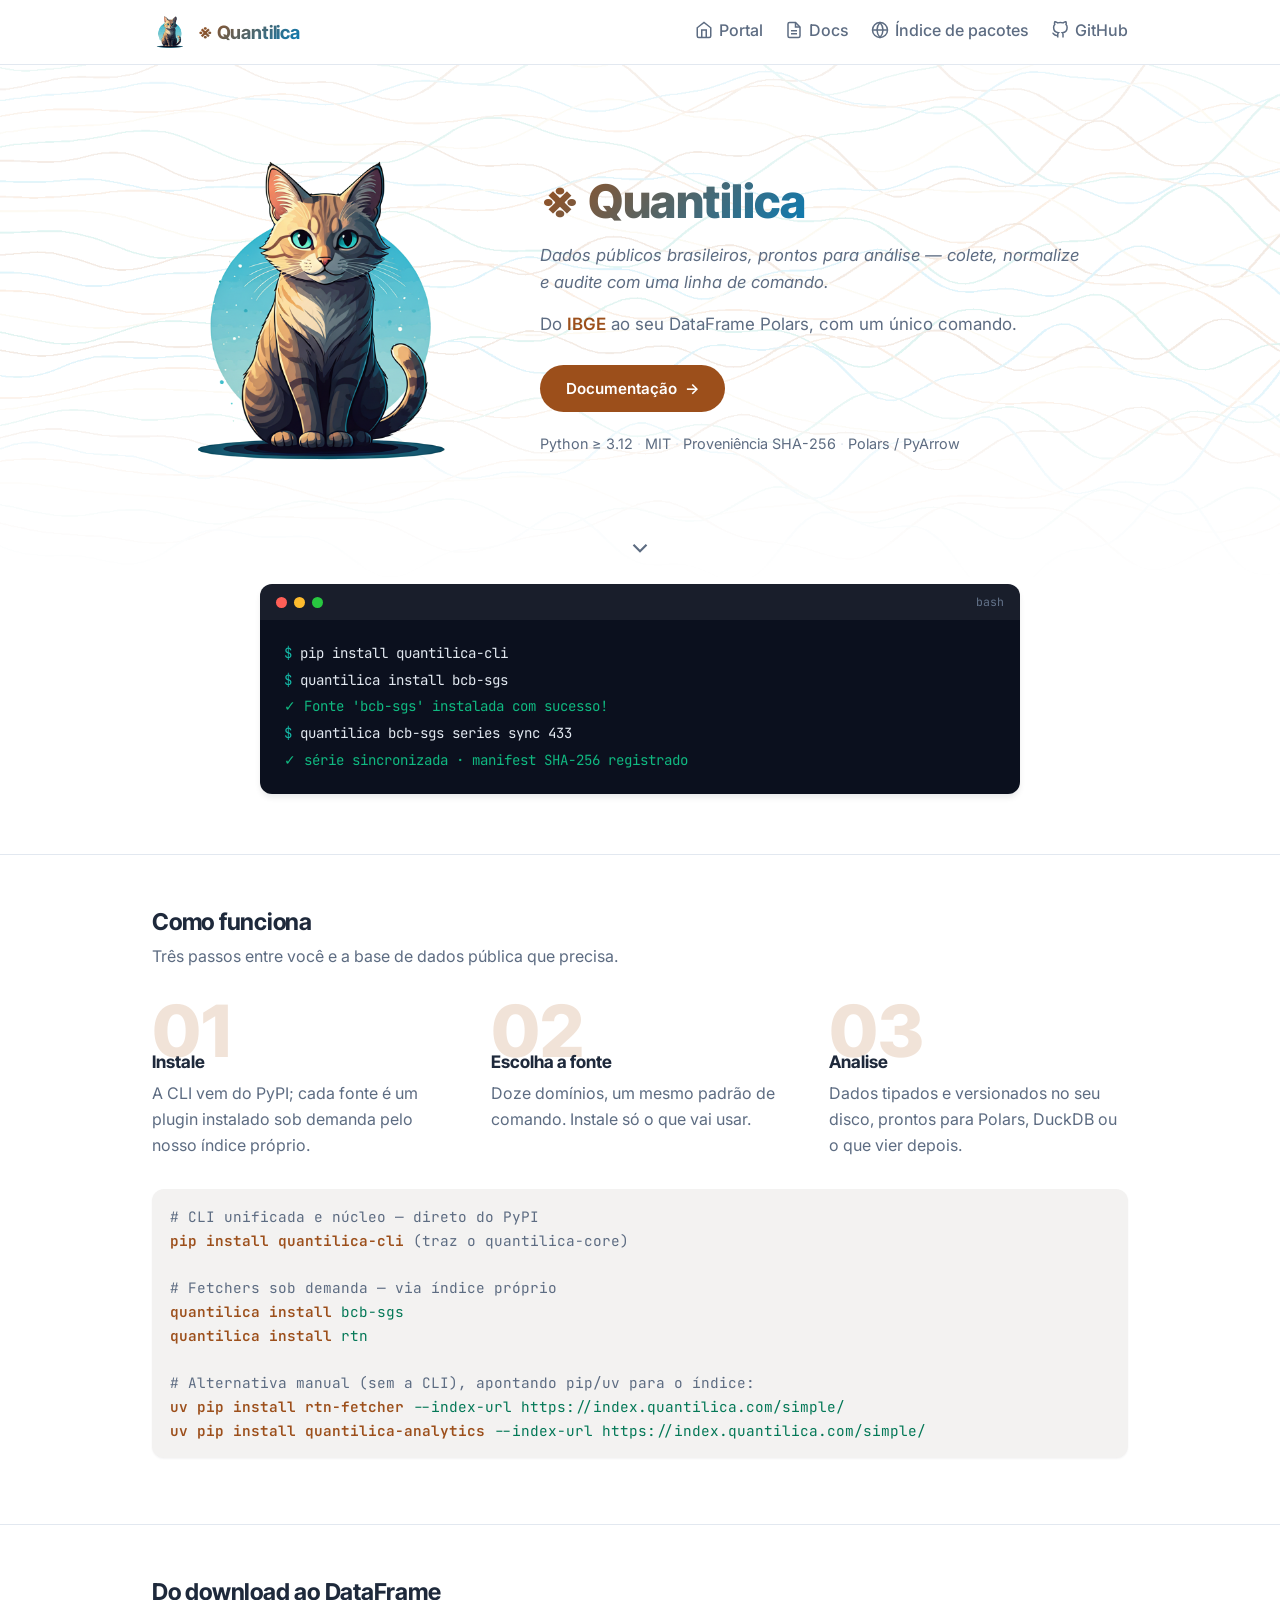
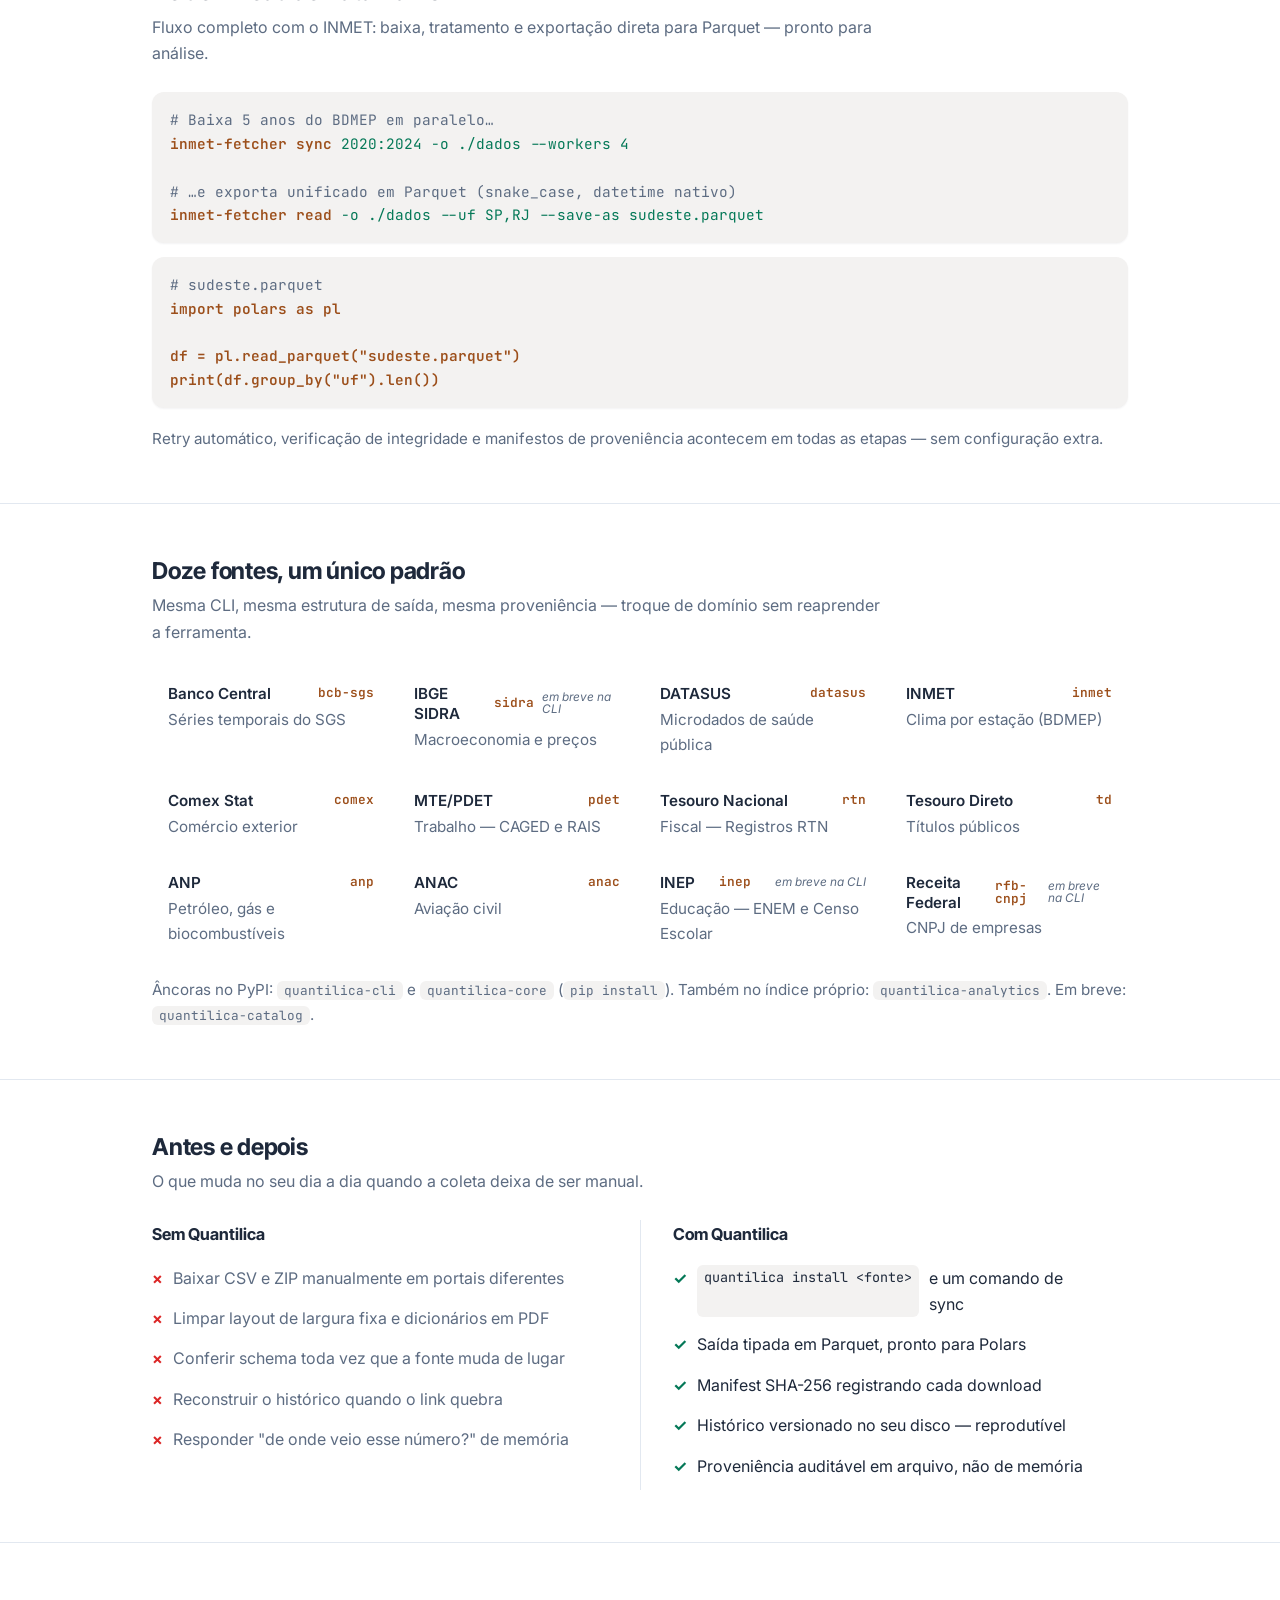
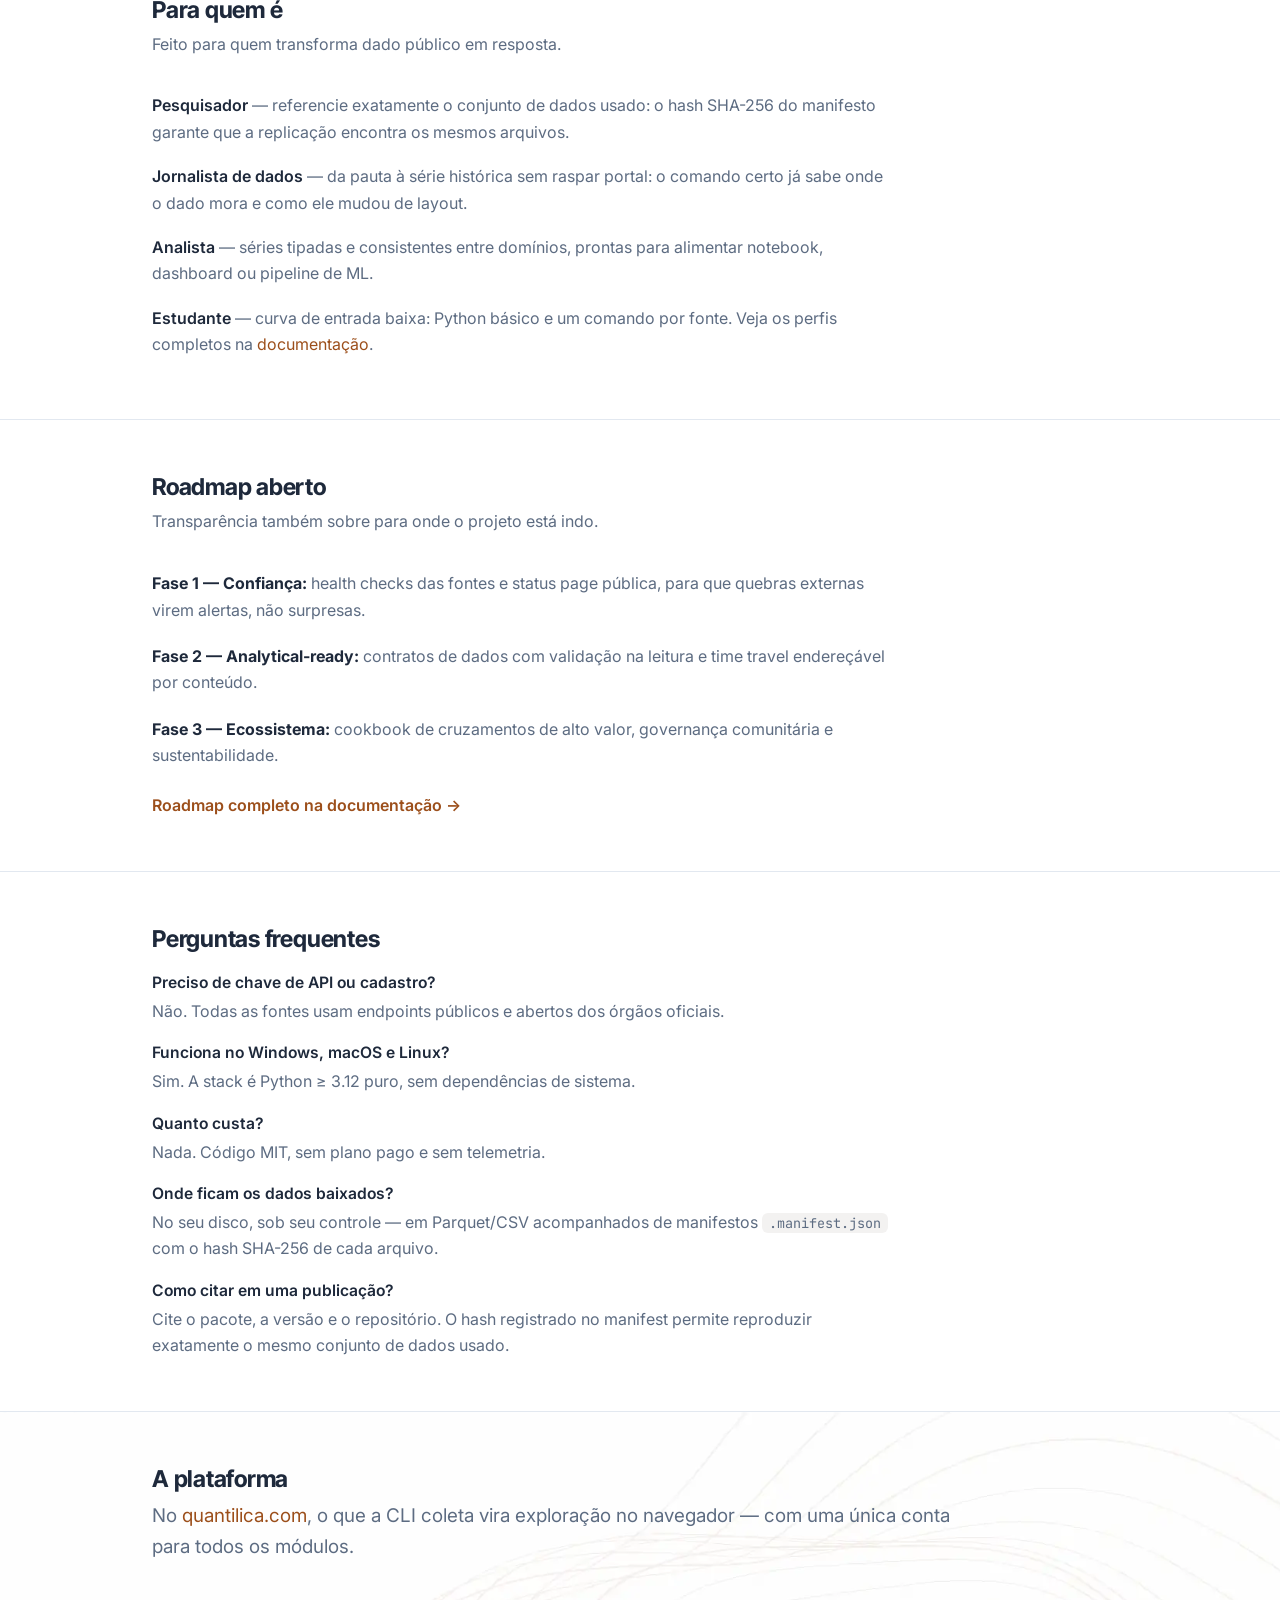
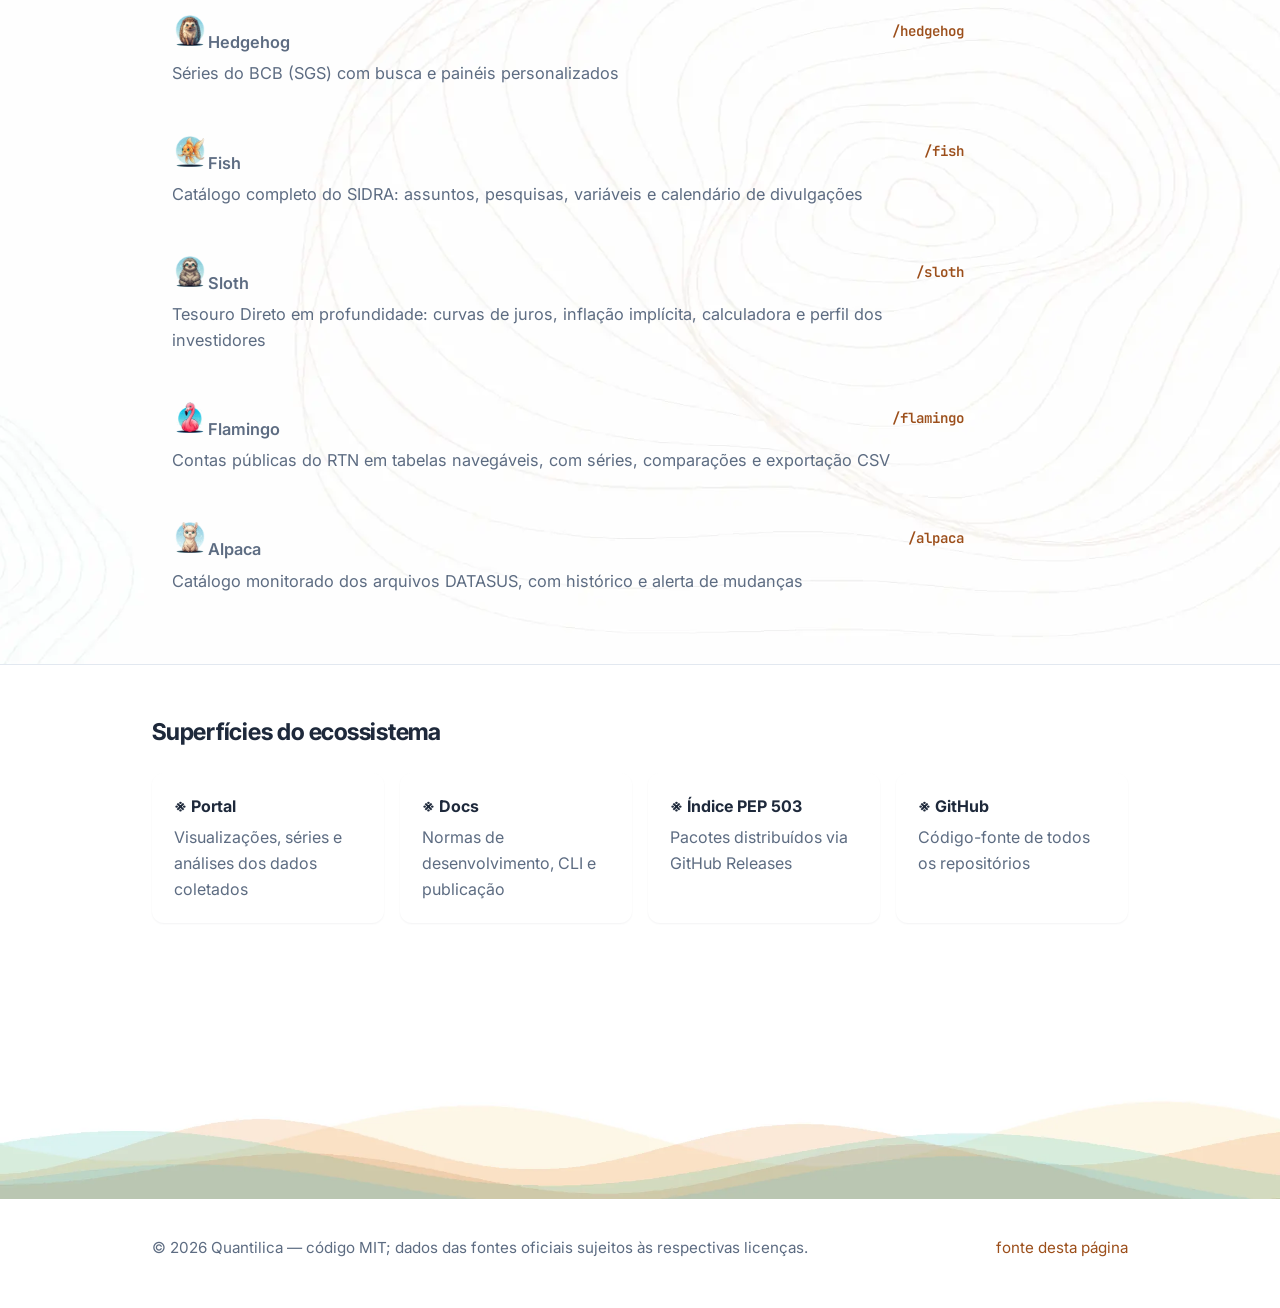
==== index.html @ 20b97925 "fix: acessibilidade AA de contraste e hierarquia tipográfica Contraste (verificado por cálculo WCAG)" ====
<!DOCTYPE html>
<html lang="pt-BR">
<head>
  <meta charset="utf-8">
  <meta name="viewport" content="width=device-width, initial-scale=1">
  <title>Quantilica — Infraestrutura open-source de dados públicos brasileiros</title>
  <meta name="description" content="Ecossistema Python open-source para coleta, normalização e análise de dados públicos brasileiros: fetchers com proveniência SHA-256, CLI unificada e portal analítico.">
  <link rel="canonical" href="https://quantilica.github.io/">
  <link rel="icon" href="/favicon.ico" sizes="any">
  <link rel="icon" type="image/png" sizes="32x32" href="/favicon-32x32.png">
  <link rel="apple-touch-icon" href="/apple-touch-icon.png">
  <meta name="theme-color" content="#ffffff">
  <link rel="preconnect" href="https://fonts.googleapis.com">
  <link rel="preconnect" href="https://fonts.gstatic.com" crossorigin>
  <link href="https://fonts.googleapis.com/css2?family=Inter:wght@400;500;700&family=Inter+Tight:wght@600;800&family=JetBrains+Mono:wght@400;700&display=swap" rel="stylesheet">
  <meta property="og:type" content="website">
  <meta property="og:title" content="Quantilica — Dados públicos brasileiros em Python">
  <meta property="og:description" content="Fetchers com proveniência SHA-256, CLI unificada, analytics em Polars e portal de dados. Open-source.">
  <meta property="og:url" content="https://quantilica.github.io/">
  <meta property="og:image" content="https://quantilica.github.io/assets/quantilica-logo-icon.png">
  <meta name="twitter:card" content="summary">
  <script type="application/ld+json">
  {
    "@context": "https://schema.org",
    "@type": "Organization",
    "name": "Quantilica",
    "url": "https://quantilica.github.io/",
    "description": "Infraestrutura open-source para coleta, normalização e análise de dados públicos brasileiros.",
    "logo": "https://quantilica.github.io/assets/quantilica-logo-icon.png",
    "sameAs": [
      "https://github.com/Quantilica",
      "https://quantilica.com/",
      "https://docs.quantilica.com/"
    ]
  }
  </script>
  <style>
    :root {
      /* Paleta oficial — branding/colors/palette.md */
      --primary: #ED8936;            /* Cobre mais brilhante */
      --primary-dark: #9C4F1B;       /* sombra do cobre p/ hover */
      --ocean: #10B3F2;              /* Cyan Iluminado mais vibrante */
      --cyan: #14B8A6;               /* Ciano vibrante */
      --sand: #F8DA98;               /* Bege Areia mais claro */
      --bg: #ffffff;
      --surface: #ffffff;
      --surface-alt: #F3F2F1;        /* tint de Bege Areia p/ cards/código em Light Mode */
      --text: #1e293b;
      --muted: #5D6C82;
      --border: #e2e8f0;
      --green: #10b981;
      --shadow-sm: 0 1px 2px 0 rgba(11, 16, 30, .05);
      --shadow-md: 0 4px 6px -1px rgba(11, 16, 30, .1);
      --radius: 12px;
      --font-ui: "Inter", Roboto, sans-serif;
      --font-display: "Inter Tight", Inter, sans-serif;
      --font-mono: "JetBrains Mono", "Fira Code", ui-monospace, Menlo, Consolas, monospace;
    }
    * { box-sizing: border-box; margin: 0; padding: 0; }
    html { scroll-behavior: smooth; }
    body {
      background: var(--bg);
      color: var(--text);
      font: 16px/1.65 var(--font-ui);
      -webkit-font-smoothing: antialiased;
    }

    a { color: var(--primary-dark); text-decoration: none; }
    a:hover { color: var(--primary); text-decoration: underline; }
    .wrap { max-width: 1024px; margin: 0 auto; padding: 0 24px; }

    .grad-text {
      background: linear-gradient(135deg, #9C4F1B 0%, #0C7BB3 100%);
      -webkit-background-clip: text; background-clip: text;
      -webkit-text-fill-color: transparent;
    }

    header {
      position: sticky; top: 0; z-index: 10;
      background: rgba(255, 255, 255, .9);
      backdrop-filter: blur(10px);
      border-bottom: 1px solid var(--border);
      animation: slideDown .5s ease-out;
    }
    nav { display: flex; align-items: center; justify-content: space-between; padding: 14px 0; flex-wrap: wrap; gap: 10px; }
    .brand { display: flex; align-items: center; gap: 10px; font: 800 1.15rem/1 var(--font-display); letter-spacing: -.01em; }
    .brand img { width: 36px; height: 36px; }
    nav ul { display: flex; gap: 22px; list-style: none; flex-wrap: wrap; align-items: center; }
    nav ul a { color: var(--muted); font-size: 1rem; font-weight: 500; display: inline-flex; align-items: center; gap: 6px; }
    nav ul a:hover { color: var(--primary-dark); text-decoration: none; }
    nav ul a svg { width: 18px; height: 18px; stroke: currentColor; fill: none; stroke-width: 2; }

    /* ---------- Hero ---------- */
    .hero {
      position: relative;
      padding: 76px 0 96px;
      overflow: hidden;
    }
    .hero::before {
      content: "";
      position: absolute; inset: 0;
      background-image: url('/assets/art/hero-fluxo.webp');
      background-size: cover;
      background-position: center bottom;
      pointer-events: none;
    }
    .hero > .wrap { position: relative; z-index: 1; }
    .hero-grid { display: flex; align-items: center; gap: 48px; flex-wrap: wrap; }
    .hero-img { flex: 0 1 340px; text-align: center; }
    .hero-img img {
      width: 100%; max-width: 340px; height: auto;
      animation: fadeIn .8s ease-out;
    }
    .hero-text { flex: 1 1 420px; max-width: 560px; }
    .hero-text h1 { font: 800 clamp(2rem, 5vw, 2.9rem)/1.2 var(--font-display); letter-spacing: -.01em; }
    .hero-sub {
      margin-top: 12px; max-width: 34rem;
      font-style: italic; color: var(--muted); font-size: 1.04rem;
    }
    .hero-text .tagline { margin-top: 14px; color: var(--muted); font-size: 1.06rem; }
    .rotate-word { color: var(--primary-dark); font-weight: 600; transition: opacity .28s ease; }
    .rotate-word.rot-out { opacity: 0; }
    .sr-only { position: absolute; width: 1px; height: 1px; overflow: hidden; clip: rect(0 0 0 0); white-space: nowrap; }
    .btn-primary {
      display: inline-flex; align-items: center; gap: 8px;
      margin-top: 26px; padding: 11px 26px;
      background: var(--primary-dark); color: #fff;
      font-weight: 600; font-size: .95rem;
      border-radius: 999px; text-decoration: none;
      transition: background .2s ease;
    }
    .btn-primary:hover { background: #7F3F14; color: #fff; text-decoration: none; }
    .hero-meta { margin-top: 20px; color: var(--muted); font-size: .90rem; }
    .hero-meta span { color: var(--border); }
    .scroll-cue {
      position: absolute; left: 50%; bottom: 16px; transform: translateX(-50%);
      color: var(--muted); animation: bob 2.2s ease-in-out infinite; z-index: 1;
    }
    .scroll-cue:hover { color: var(--primary-dark); }
    .scroll-cue svg { width: 26px; height: 26px; stroke: currentColor; fill: none; stroke-width: 2; }
    @keyframes bob {
      0%, 100% { transform: translate(-50%, 0); }
      50% { transform: translate(-50%, 6px); }
    }

    section { padding: 52px 0; border-bottom: 1px solid var(--border); animation: fadeIn .8s ease-out; }
    section:last-of-type { border-bottom: none; }
    h2 { font: 700 1.45rem/1.3 var(--font-display); margin-bottom: 6px; letter-spacing: -.01em; }
    p.lead { color: var(--muted); margin-bottom: 26px; max-width: 46rem; }

    pre.code {
      background: var(--surface-alt);
      border-radius: var(--radius);
      box-shadow: var(--shadow-sm);
      padding: 16px 18px;
      overflow-x: auto;
      font: .90rem/1.65 var(--font-mono);
      margin-bottom: 14px;
    }
    pre.code .cmt { color: var(--muted); }
    pre.code .cmd { color: var(--primary-dark); font-weight: 600; }
    pre.code .arg { color: #047857; }

    /* ---------- Terminal mockup ---------- */
    .term-strip { padding: 0 0 60px; border-bottom: 1px solid var(--border); }
    .term {
      max-width: 760px; margin: 0 auto;
      background: #0B101E; border-radius: var(--radius);
      box-shadow: var(--shadow-md); overflow: hidden;
    }
    .term-bar { display: flex; align-items: center; gap: 7px; padding: 12px 16px; background: rgba(255,255,255,.06); }
    .term-bar i { width: 11px; height: 11px; border-radius: 50%; }
    .term-bar i:nth-child(1) { background: #FF5F57; }
    .term-bar i:nth-child(2) { background: #FEBC2E; }
    .term-bar i:nth-child(3) { background: #28C840; }
    .term-bar span { margin-left: auto; font: .72rem/1 var(--font-mono); color: #64748b; }
    .term-body { padding: 20px 24px; font: .88rem/1.9 var(--font-mono); color: #E2E8F0; overflow-x: auto; }
    .term-body .pr { color: var(--cyan); user-select: none; }
    .term-body .ok { color: var(--green); }

    /* ---------- Como funciona ---------- */
    .steps { display: grid; grid-template-columns: repeat(auto-fit, minmax(230px, 1fr)); gap: 40px; }
    .step-num { font: 800 clamp(3rem, 6vw, 4.5rem)/1 var(--font-display); color: rgba(180, 98, 37, .18); }
    .step b { display: block; margin-top: -16px; font: 700 1.08rem/1.3 var(--font-display); color: var(--text); }
    .step p { margin-top: 6px; color: var(--muted); font-size: 1rem; }

    /* ---------- Fontes ---------- */
    .fontes { display: grid; grid-template-columns: repeat(auto-fill, minmax(228px, 1fr)); gap: 8px; }
    .fonte { display: block; padding: 13px 16px; border-radius: var(--radius); color: inherit; transition: background .2s ease; }
    .fonte:hover { background: var(--surface-alt); text-decoration: none; }
    .fonte b { display: flex; justify-content: space-between; align-items: center; gap: 8px; font: 600 .95rem/1.3 var(--font-ui); color: var(--text); }
    .fonte b code { font: 600 .80rem/1 var(--font-mono); color: var(--primary-dark); }
    .fonte b small { font: italic 400 .74rem/1 var(--font-ui); color: var(--muted); }
    .fonte span { display: block; margin-top: 3px; color: var(--muted); font-size: .95rem; }
    .app-id { display: inline-flex; align-items: center; gap: 9px; }
    .app-id img { width: 26px; height: 26px; border-radius: 7px; }
    #plataforma {
      background-image: url('/assets/art/contornos.webp');
      background-size: cover;
      background-position: center;
    }
    #plataforma p.lead { font-size: 1.18rem; max-width: 50rem; }
    #plataforma .fontes { grid-template-columns: 1fr; gap: 4px; max-width: 52rem; }
    #plataforma .fonte { padding: 18px 20px; }
    #plataforma .fonte b { font-size: 1.14rem; }
    #plataforma .app-id img { width: 36px; height: 36px; border-radius: 10px; }
    #plataforma .fonte b code { font-size: .88rem; }
    #plataforma .fonte span { margin-top: 6px; font-size: 1.02rem; line-height: 1.55; }
    .art-divider {
      display: block;
      width: 100%;
      aspect-ratio: 40 / 7;
      background-image: url('/assets/art/ondas.webp');
      background-size: cover;
      background-position: center bottom;
    }
    .fontes-nota { margin-top: 18px; color: var(--muted); font-size: .95rem; }

    /* ---------- Antes / Depois ---------- */
    .ad { display: grid; grid-template-columns: 1fr 1fr; }
    .ad > div { padding: 4px 32px; }
    .ad > div:first-child { padding-left: 0; }
    .ad > div:last-child { border-left: 1px solid var(--border); }
    .ad h3 { font: 700 1.02rem/1.3 var(--font-display); margin-bottom: 12px; }
    .ad ul { list-style: none; }
    .ad li { display: flex; gap: 10px; padding: 7px 0; font-size: 1rem; color: var(--muted); }
    .ad-sem li::before { content: "\00d7"; color: #dc2626; font-weight: 700; }
    .ad-com li::before { content: "\2713"; color: #047857; font-weight: 700; }
    .ad-com li { color: var(--text); }
    @media (max-width: 720px) {
      .ad { grid-template-columns: 1fr; }
      .ad > div:last-child { border-left: none; padding-left: 0; padding-top: 26px; }
    }

    /* ---------- Para quem é / Roadmap / FAQ ---------- */
    .personas, .faq p { max-width: 46rem; }
    .personas p { padding: 9px 0; color: var(--muted); font-size: 1rem; }
    .personas b { color: var(--text); font-weight: 600; }
    .rm-list { list-style: none; max-width: 46rem; }
    .rm-list li { padding: 10px 0; color: var(--muted); font-size: 1rem; }
    .rm-list b { color: var(--text); }
    .rm-link { display: inline-block; margin-top: 14px; font-weight: 600; }
    .faq h3 { margin-top: 18px; font: 600 .98rem/1.4 var(--font-ui); color: var(--text); }
    .faq p { margin-top: 4px; color: var(--muted); font-size: 1rem; }

    /* ---------- Atividade recente ---------- */
    .hidden-until-data { display: none; }
    #releases { display: grid; margin-top: 6px; }
    .rel-row {
      display: grid; grid-template-columns: minmax(150px, 210px) auto 1fr;
      gap: 16px; align-items: baseline; padding: 10px 14px;
      border-radius: 8px; color: inherit;
    }
    .rel-row:hover { background: var(--surface-alt); text-decoration: none; }
    .rel-row code { font: 500 .88rem/1.4 var(--font-mono); color: var(--primary-dark); }
    .rel-row b { font: 600 .88rem/1 var(--font-ui); color: var(--text); }
    .rel-row span { text-align: right; color: var(--muted); font-size: .87rem; }
    @media (max-width: 640px) {
      .rel-row { grid-template-columns: 1fr auto; }
      .rel-row span { grid-column: 1 / -1; text-align: left; }
    }

    .tbl-wrap {
      overflow-x: auto;
      border-radius: var(--radius); background: var(--surface); box-shadow: var(--shadow-sm);
    }
    table { width: 100%; border-collapse: collapse; font-size: 1rem; }
    th, td { text-align: left; padding: 11px 16px; border-bottom: 1px solid var(--border); vertical-align: top; }
    th { color: var(--muted); font-weight: 600; font-size: .85rem; text-transform: uppercase; letter-spacing: .06em; background: var(--surface-alt); }
    tr:last-child td { border-bottom: none; }
    td code, li code, p code {
      background: var(--surface-alt); border-radius: 6px;
      padding: 1px 7px; font-size: .84em;
      font-family: var(--font-mono);
      white-space: nowrap;
    }
    .tbl-wrap table, .tbl-wrap th, .tbl-wrap td {
      border: 1px solid var(--border);
      border-collapse: collapse;
    }

    .cards { display: grid; grid-template-columns: repeat(auto-fit, minmax(220px, 1fr)); gap: 16px; }
    .card {
      display: block; background: var(--surface);
      border-radius: var(--radius); padding: 20px 22px; box-shadow: var(--shadow-sm);
      transition: box-shadow .25s ease;
    }
    .card:hover { box-shadow: var(--shadow-md); text-decoration: none; }
    .card b { display: block; margin-bottom: 4px; color: var(--text); }
    .card span { font-size: 1rem; color: var(--muted); }

    footer { padding: 36px 0 48px; color: var(--muted); font-size: .95rem; }
    footer .wrap { display: flex; justify-content: space-between; gap: 16px; flex-wrap: wrap; }

    @keyframes slideDown { from { opacity: 0; transform: translateY(-16px); } to { opacity: 1; transform: translateY(0); } }
    @keyframes fadeIn { from { opacity: 0; transform: translateY(16px); } to { opacity: 1; transform: translateY(0); } }

    @media (prefers-reduced-motion: reduce) {
      * { animation: none !important; transition: none !important; }
    }
  </style>
</head>
<body>

<header>
  <div class="wrap">
    <nav>
      <a class="brand" href="/">
        <img src="/assets/quantilica-logo-icon.png" alt="Mascote da Quantilica">
        <b class="grad-text">&#8251; Quantilica</b>
      </a>
      <ul>
        <li><a href="https://quantilica.com/"><svg viewBox="0 0 24 24"><path d="M3 9l9-7 9 7v11a2 2 0 0 1-2 2H5a2 2 0 0 1-2-2z"/><polyline points="9 22 9 12 15 12 15 22"/></svg>Portal</a></li>
        <li><a href="https://docs.quantilica.com/"><svg viewBox="0 0 24 24"><path d="M14 2H6a2 2 0 0 0-2 2v16a2 2 0 0 0 2 2h12a2 2 0 0 0 2-2V8z"/><polyline points="14 2 14 8 20 8"/><line x1="16" y1="13" x2="8" y2="13"/><line x1="16" y1="17" x2="8" y2="17"/></svg>Docs</a></li>
        <li><a href="https://index.quantilica.com/simple/"><svg viewBox="0 0 24 24"><circle cx="12" cy="12" r="10"/><line x1="2" y1="12" x2="22" y2="12"/><path d="M12 2a15.3 15.3 0 0 1 4 10 15.3 15.3 0 0 1-4 10 15.3 15.3 0 0 1-4-10 15.3 15.3 0 0 1 4-10z"/></svg>&Iacute;ndice de pacotes</a></li>
        <li><a href="https://github.com/Quantilica"><svg viewBox="0 0 24 24"><path d="M9 19c-5 1.5-5-2.5-7-3m14 6v-3.87a3.37 3.37 0 0 0-.94-2.61c3.14-.35 6.44-1.54 6.44-7A5.44 5.44 0 0 0 20 4.77 5.07 5.07 0 0 0 19.91 1S18.73.65 16 2.48a13.38 13.38 0 0 0-7 0C6.27.65 5.09 1 5.09 1A5.07 5.07 0 0 0 5 4.77a5.44 5.44 0 0 0-1.5 3.78c0 5.42 3.3 6.61 6.44 7A3.37 3.37 0 0 0 9 18.13V22"/></svg>GitHub</a></li>
      </ul>
    </nav>
  </div>
</header>

<main>
  <div class="hero">
    <div class="wrap">
      <div class="hero-grid">
        <div class="hero-img">
          <img src="/assets/quantilica-logo-icon.png" alt="Mascote da Quantilica — a gata tabby diante da lua" style="max-width: 400px;">
        </div>
        <div class="hero-text">
          <h1><span class="grad-text">&#8251; Quantilica</span></h1>
          <p class="hero-sub">Dados públicos brasileiros, prontos para análise &mdash; colete, normalize e audite com uma linha de comando.</p>
          <p class="tagline">Do <span class="sr-only">IBGE, Banco Central, DATASUS, INMET e outras fontes públicas</span><span class="rotate-word" aria-hidden="true" data-words='["IBGE","Banco Central","DATASUS","INMET","Comex Stat","ANP","ANAC","Tesouro Nacional","Receita Federal"]'>IBGE</span> ao seu DataFrame Polars, com um único comando.</p>
          <a class="btn-primary" href="https://docs.quantilica.com/">Documenta&ccedil;&atilde;o <span aria-hidden="true">&rarr;</span></a>
          <p class="hero-meta">Python &ge; 3.12 <span>&middot;</span> MIT <span>&middot;</span> Proveni&ecirc;ncia SHA-256 <span>&middot;</span> Polars / PyArrow</p>
        </div>
      </div>
    </div>
    <a class="scroll-cue" href="#como-funciona" aria-label="Rolar para o conteúdo">
      <svg viewBox="0 0 24 24"><polyline points="6 9 12 15 18 9"/></svg>
    </a>
  </div>

  <div class="term-strip">
    <div class="wrap">
      <div class="term">
        <div class="term-bar"><i></i><i></i><i></i><span>bash</span></div>
        <div class="term-body">
<span class="pr">$</span> pip install quantilica-cli<br>
<span class="pr">$</span> quantilica install bcb-sgs<br>
<span class="ok">&#10003; Fonte 'bcb-sgs' instalada com sucesso!</span><br>
<span class="pr">$</span> quantilica bcb-sgs series sync 433<br>
<span class="ok">&#10003; s&eacute;rie sincronizada &middot; manifest SHA-256 registrado</span>
        </div>
      </div>
    </div>
  </div>

  <section id="como-funciona">
    <div class="wrap">
      <h2>Como funciona</h2>
      <p class="lead">Tr&ecirc;s passos entre voc&ecirc e a base de dados p&uacute;blica que precisa.</p>
      <div class="steps">
        <div class="step">
          <div class="step-num">01</div>
          <b>Instale</b>
          <p>A CLI vem do PyPI; cada fonte &eacute; um plugin instalado sob demanda pelo nosso &iacute;ndice pr&oacute;prio.</p>
        </div>
        <div class="step">
          <div class="step-num">02</div>
          <b>Escolha a fonte</b>
          <p>Doze dom&iacute;nios, um mesmo padr&atilde;o de comando. Instale s&oacute; o que vai usar.</p>
        </div>
        <div class="step">
          <div class="step-num">03</div>
          <b>Analise</b>
          <p>Dados tipados e versionados no seu disco, prontos para Polars, DuckDB ou o que vier depois.</p>
        </div>
      </div>
      <pre class="code" style="margin-top:30px;"><span class="cmt"># CLI unificada e núcleo — direto do PyPI</span>
<span class="cmd">pip install quantilica-cli</span> <span class="cmt">(traz o quantilica-core)</span>

<span class="cmt"># Fetchers sob demanda — via índice próprio</span>
<span class="cmd">quantilica install</span> <span class="arg">bcb-sgs</span>
<span class="cmd">quantilica install</span> <span class="arg">rtn</span>

<span class="cmt"># Alternativa manual (sem a CLI), apontando pip/uv para o índice:</span>
<span class="cmd">uv pip install rtn-fetcher</span> <span class="arg">--index-url https://index.quantilica.com/simple/</span>
<span class="cmd">uv pip install quantilica-analytics</span> <span class="arg">--index-url https://index.quantilica.com/simple/</span></pre>
    </div>
  </section>

  <section id="exemplo">
    <div class="wrap">
      <h2>Do download ao DataFrame</h2>
      <p class="lead">Fluxo completo com o INMET: baixa, tratamento e exporta&ccedil;&atilde;o direta para Parquet &mdash; pronto para an&aacute;lise.</p>
      <pre class="code"><span class="cmt"># Baixa 5 anos do BDMEP em paralelo…</span>
<span class="cmd">inmet-fetcher sync</span> <span class="arg">2020:2024 -o ./dados --workers 4</span>

<span class="cmt"># …e exporta unificado em Parquet (snake_case, datetime nativo)</span>
<span class="cmd">inmet-fetcher read</span> <span class="arg">-o ./dados --uf SP,RJ --save-as sudeste.parquet</span></pre>
      <pre class="code"><span class="cmt"># sudeste.parquet</span>
<span class="cmd">import polars as pl

df = pl.read_parquet("sudeste.parquet")
print(df.group_by("uf").len())</span></pre>
      <p class="fontes-nota">Retry autom&aacute;tico, verifica&ccedil;&atilde;o de integridade e manifestos de proveni&ecirc;ncia acontecem em todas as etapas &mdash; sem configura&ccedil;&atilde;o extra.</p>
    </div>
  </section>

  <section id="fontes">
    <div class="wrap">
      <h2>Doze fontes, um único padr&atilde;o</h2>
      <p class="lead">Mesma CLI, mesma estrutura de sa&iacute;da, mesma proveni&ecirc;ncia &mdash; troque de dom&iacute;nio sem reaprender a ferramenta.</p>
      <div class="fontes">
        <a class="fonte" href="https://docs.quantilica.com/bcb/bcb-sgs-fetcher/"><b>Banco Central <code>bcb-sgs</code></b><span>Séries temporais do SGS</span></a>
        <a class="fonte" href="https://docs.quantilica.com/ibge/sidra-fetcher/"><b>IBGE SIDRA <code>sidra</code> <small>em breve na CLI</small></b><span>Macroeconomia e preços</span></a>
        <a class="fonte" href="https://docs.quantilica.com/saude/datasus-fetcher/"><b>DATASUS <code>datasus</code></b><span>Microdados de saúde pública</span></a>
        <a class="fonte" href="https://docs.quantilica.com/clima/inmet-fetcher/"><b>INMET <code>inmet</code></b><span>Clima por estação (BDMEP)</span></a>
        <a class="fonte" href="https://docs.quantilica.com/comex/comex-fetcher/"><b>Comex Stat <code>comex</code></b><span>Comércio exterior</span></a>
        <a class="fonte" href="https://docs.quantilica.com/trabalho/pdet-fetcher/"><b>MTE/PDET <code>pdet</code></b><span>Trabalho — CAGED e RAIS</span></a>
        <a class="fonte" href="https://docs.quantilica.com/tesouro/rtn-fetcher/"><b>Tesouro Nacional <code>rtn</code></b><span>Fiscal — Registros RTN</span></a>
        <a class="fonte" href="https://docs.quantilica.com/tesouro/tesouro-direto-fetcher/"><b>Tesouro Direto <code>td</code></b><span>Títulos públicos</span></a>
        <a class="fonte" href="https://docs.quantilica.com/petroleo/anp-fetcher/"><b>ANP <code>anp</code></b><span>Petróleo, gás e biocombustíveis</span></a>
        <a class="fonte" href="https://docs.quantilica.com/aviacao/anac-fetcher/"><b>ANAC <code>anac</code></b><span>Aviação civil</span></a>
        <a class="fonte" href="https://docs.quantilica.com/educacao/inep-fetcher/"><b>INEP <code>inep</code> <small>em breve na CLI</small></b><span>Educação — ENEM e Censo Escolar</span></a>
        <a class="fonte" href="https://docs.quantilica.com/empresas/rfb-cnpj-fetcher/"><b>Receita Federal <code>rfb-cnpj</code> <small>em breve na CLI</small></b><span>CNPJ de empresas</span></a>
      </div>
      <p class="fontes-nota">&Acirc;ncoras no PyPI: <code>quantilica-cli</code> e <code>quantilica-core</code> (<code>pip install</code>). Tamb&eacute;m no &iacute;ndice pr&oacute;prio: <code>quantilica-analytics</code>. Em breve: <code>quantilica-catalog</code>.</p>
    </div>
  </section>

  <section id="antes-depois">
    <div class="wrap">
      <h2>Antes e depois</h2>
      <p class="lead">O que muda no seu dia a dia quando a coleta deixa de ser manual.</p>
      <div class="ad">
        <div class="ad-sem">
          <h3>Sem Quantilica</h3>
          <ul>
            <li>Baixar CSV e ZIP manualmente em portais diferentes</li>
            <li>Limpar layout de largura fixa e dicionários em PDF</li>
            <li>Conferir schema toda vez que a fonte muda de lugar</li>
            <li>Reconstruir o histórico quando o link quebra</li>
            <li>Responder "de onde veio esse número?" de memória</li>
          </ul>
        </div>
        <div class="ad-com">
          <h3>Com Quantilica</h3>
          <ul>
            <li><code>quantilica install &lt;fonte&gt;</code> e um comando de sync</li>
            <li>Saída tipada em Parquet, pronto para Polars</li>
            <li>Manifest SHA-256 registrando cada download</li>
            <li>Hist&oacute;rico versionado no seu disco &mdash; reprodut&iacute;vel</li>
            <li>Proveni&ecirc;ncia audit&aacute;vel em arquivo, n&atilde;o de mem&oacute;ria</li>
          </ul>
        </div>
      </div>
    </div>
  </section>

  <section id="para-quem">
    <div class="wrap">
      <h2>Para quem &eacute;</h2>
      <p class="lead">Feito para quem transforma dado p&uacute;blico em resposta.</p>
      <div class="personas">
        <p><b>Pesquisador</b> &mdash; referencie exatamente o conjunto de dados usado: o hash SHA-256 do manifesto garante que a replica&ccedil;&atilde;o encontra os mesmos arquivos.</p>
        <p><b>Jornalista de dados</b> &mdash; da pauta &agrave; s&eacute;rie hist&oacute;rica sem raspar portal: o comando certo j&aacute; sabe onde o dado mora e como ele mudou de layout.</p>
        <p><b>Analista</b> &mdash; s&eacute;ries tipadas e consistentes entre dom&iacute;nios, prontas para alimentar notebook, dashboard ou pipeline de ML.</p>
        <p><b>Estudante</b> &mdash; curva de entrada baixa: Python b&aacute;sico e um comando por fonte. Veja os perfis completos na <a href="https://docs.quantilica.com/personas/">documenta&ccedil;&atilde;o</a>.</p>
      </div>
    </div>
  </section>

  <section id="roadmap">
    <div class="wrap">
      <h2>Roadmap aberto</h2>
      <p class="lead">Transpar&ecirc;ncia tamb&eacute;m sobre para onde o projeto est&aacute; indo.</p>
      <ul class="rm-list">
        <li><b>Fase 1 &mdash; Confian&ccedil;a:</b> health checks das fontes e status page p&uacute;blica, para que quebras externas virem alertas, n&atilde;o surpresas.</li>
        <li><b>Fase 2 &mdash; Analytical-ready:</b> contratos de dados com valida&ccedil;&atilde;o na leitura e time travel endereç&aacute;vel por conte&uacute;do.</li>
        <li><b>Fase 3 &mdash; Ecossistema:</b> cookbook de cruzamentos de alto valor, governança comunitária e sustentabilidade.</li>
      </ul>
      <a class="rm-link" href="https://docs.quantilica.com/roadmap/">Roadmap completo na documenta&ccedil;&atilde;o &rarr;</a>
    </div>
  </section>

  <section id="faq">
    <div class="wrap">
      <h2>Perguntas frequentes</h2>
      <div class="faq">
        <h3>Preciso de chave de API ou cadastro?</h3>
        <p>N&atilde;o. Todas as fontes usam endpoints p&uacute;blicos e abertos dos &oacute;rg&atilde;os oficiais.</p>
        <h3>Funciona no Windows, macOS e Linux?</h3>
        <p>Sim. A stack &eacute; Python &ge; 3.12 puro, sem depend&ecirc;ncias de sistema.</p>
        <h3>Quanto custa?</h3>
        <p>Nada. C&oacute;digo MIT, sem plano pago e sem telemetria.</p>
        <h3>Onde ficam os dados baixados?</h3>
        <p>No seu disco, sob seu controle &mdash; em Parquet/CSV acompanhados de manifestos <code>.manifest.json</code> com o hash SHA-256 de cada arquivo.</p>
        <h3>Como citar em uma publica&ccedil;&atilde;o?</h3>
        <p>Cite o pacote, a vers&atilde;o e o reposit&oacute;rio. O hash registrado no manifest permite reproduzir exatamente o mesmo conjunto de dados usado.</p>
      </div>
    </div>
  </section>

  <section id="atividade" class="hidden-until-data">
    <div class="wrap">
      <h2>Atividade recente</h2>
      <p class="lead">&Uacute;ltimos releases publicados nos reposit&oacute;rios do ecossistema.</p>
      <div id="releases"></div>
    </div>
  </section>

  <section id="plataforma">
    <div class="wrap">
      <h2>A plataforma</h2>
      <p class="lead">No <a href="https://quantilica.com/">quantilica.com</a>, o que a CLI coleta vira explora&ccedil;&atilde;o no navegador &mdash; com uma &uacute;nica conta para todos os m&oacute;dulos.</p>
      <div class="fontes">
        <a class="fonte" href="https://quantilica.com/hedgehog/"><b><span class="app-id"><img src="/assets/apps/hedgehog.webp" alt="" width="26" height="26">Hedgehog</span><code>/hedgehog</code></b><span>S&eacute;ries do BCB (SGS) com busca e pain&eacute;is personalizados</span></a>
        <a class="fonte" href="https://quantilica.com/fish/"><b><span class="app-id"><img src="/assets/apps/fish.webp" alt="" width="26" height="26">Fish</span><code>/fish</code></b><span>Cat&aacute;logo completo do SIDRA: assuntos, pesquisas, vari&aacute;veis e calend&aacute;rio de divulga&ccedil;&otilde;es</span></a>
        <a class="fonte" href="https://quantilica.com/sloth/"><b><span class="app-id"><img src="/assets/apps/sloth.webp" alt="" width="26" height="26">Sloth</span><code>/sloth</code></b><span>Tesouro Direto em profundidade: curvas de juros, infla&ccedil;&atilde;o impl&iacute;cita, calculadora e perfil dos investidores</span></a>
        <a class="fonte" href="https://quantilica.com/flamingo/"><b><span class="app-id"><img src="/assets/apps/flamingo.webp" alt="" width="26" height="26">Flamingo</span><code>/flamingo</code></b><span>Contas p&uacute;blicas do RTN em tabelas naveg&aacute;veis, com s&eacute;ries, compara&ccedil;&otilde;es e exporta&ccedil;&atilde;o CSV</span></a>
        <a class="fonte" href="https://quantilica.com/alpaca/"><b><span class="app-id"><img src="/assets/apps/alpaca.webp" alt="" width="26" height="26">Alpaca</span><code>/alpaca</code></b><span>Cat&aacute;logo monitorado dos arquivos DATASUS, com hist&oacute;rico e alerta de mudan&ccedil;as</span></a>
      </div>
    </div>
  </section>

  <section id="superficies">
    <div class="wrap">
      <h2>Superf&iacute;cies do ecossistema</h2>
      <p class="lead"></p>
      <div class="cards">
        <a class="card" href="https://quantilica.com/"><b>&#8251; Portal</b><span>Visualiza&ccedil;&otilde;es, s&eacute;ries e an&aacute;lises dos dados coletados</span></a>
        <a class="card" href="https://docs.quantilica.com/"><b>&#8251; Docs</b><span>Normas de desenvolvimento, CLI e publica&ccedil;&atilde;o</span></a>
        <a class="card" href="https://index.quantilica.com/simple/"><b>&#8251; &Iacute;ndice PEP 503</b><span>Pacotes distribu&iacute;dos via GitHub Releases</span></a>
        <a class="card" href="https://github.com/Quantilica"><b>&#8251; GitHub</b><span>C&oacute;digo-fonte de todos os reposit&oacute;rios</span></a>
      </div>
    </div>
  </section>
</main>

<div class="art-divider" role="presentation"></div>
<footer>
  <div class="wrap">
    <span>&copy; 2026 Quantilica &mdash; c&oacute;digo MIT; dados das fontes oficiais sujeitos &agrave;s respectivas licen&ccedil;as.</span>
    <span><a href="https://github.com/Quantilica/quantilica.github.io">fonte desta p&aacute;gina</a></span>
  </div>
</footer>

<script>
  // Palavras rotativas na tagline (respeita prefers-reduced-motion)
  (() => {
    const rot = document.querySelector('.rotate-word');
    if (!rot) return;
    let words;
    try { words = JSON.parse(rot.dataset.words); } catch { return; }
    if (!Array.isArray(words) || words.length < 2) return;
    if (matchMedia('(prefers-reduced-motion: reduce)').matches) return;
    let wi = 0;
    setInterval(() => {
      if (document.hidden) return;
      rot.classList.add('rot-out');
      setTimeout(() => {
        wi = (wi + 1) % words.length;
        rot.textContent = words[wi];
        rot.classList.remove('rot-out');
      }, 300);
    }, 2600);
  })();

  // Atividade recente — releases.json gerado no build; seção permanece oculta se ausente
  (() => {
    const section = document.getElementById('atividade');
    const wrap = document.getElementById('releases');
    if (!section || !wrap) return;
    fetch('/assets/releases.json')
      .then(r => { if (!r.ok) throw new Error(r.status); return r.json(); })
      .then(items => {
        if (!Array.isArray(items) || !items.length) return;
        const fmt = iso => {
          const d = new Date(iso + 'T00:00:00Z');
          return isNaN(d) ? '' : d.toLocaleDateString('pt-BR', { day: '2-digit', month: 'short', year: 'numeric' });
        };
        items.forEach(it => {
          const a = document.createElement('a');
          a.className = 'rel-row';
          a.href = it.url || ('https://github.com/Quantilica/' + it.repo);
          a.target = '_blank';
          a.rel = 'noopener';
          const code = document.createElement('code');
          code.textContent = it.repo;
          const b = document.createElement('b');
          b.textContent = it.tag;
          const span = document.createElement('span');
          span.textContent = fmt(it.date);
          a.append(code, b, span);
          wrap.appendChild(a);
        });
        section.style.display = '';
      })
      .catch(() => {});
  })();
</script>
</body>

</html>
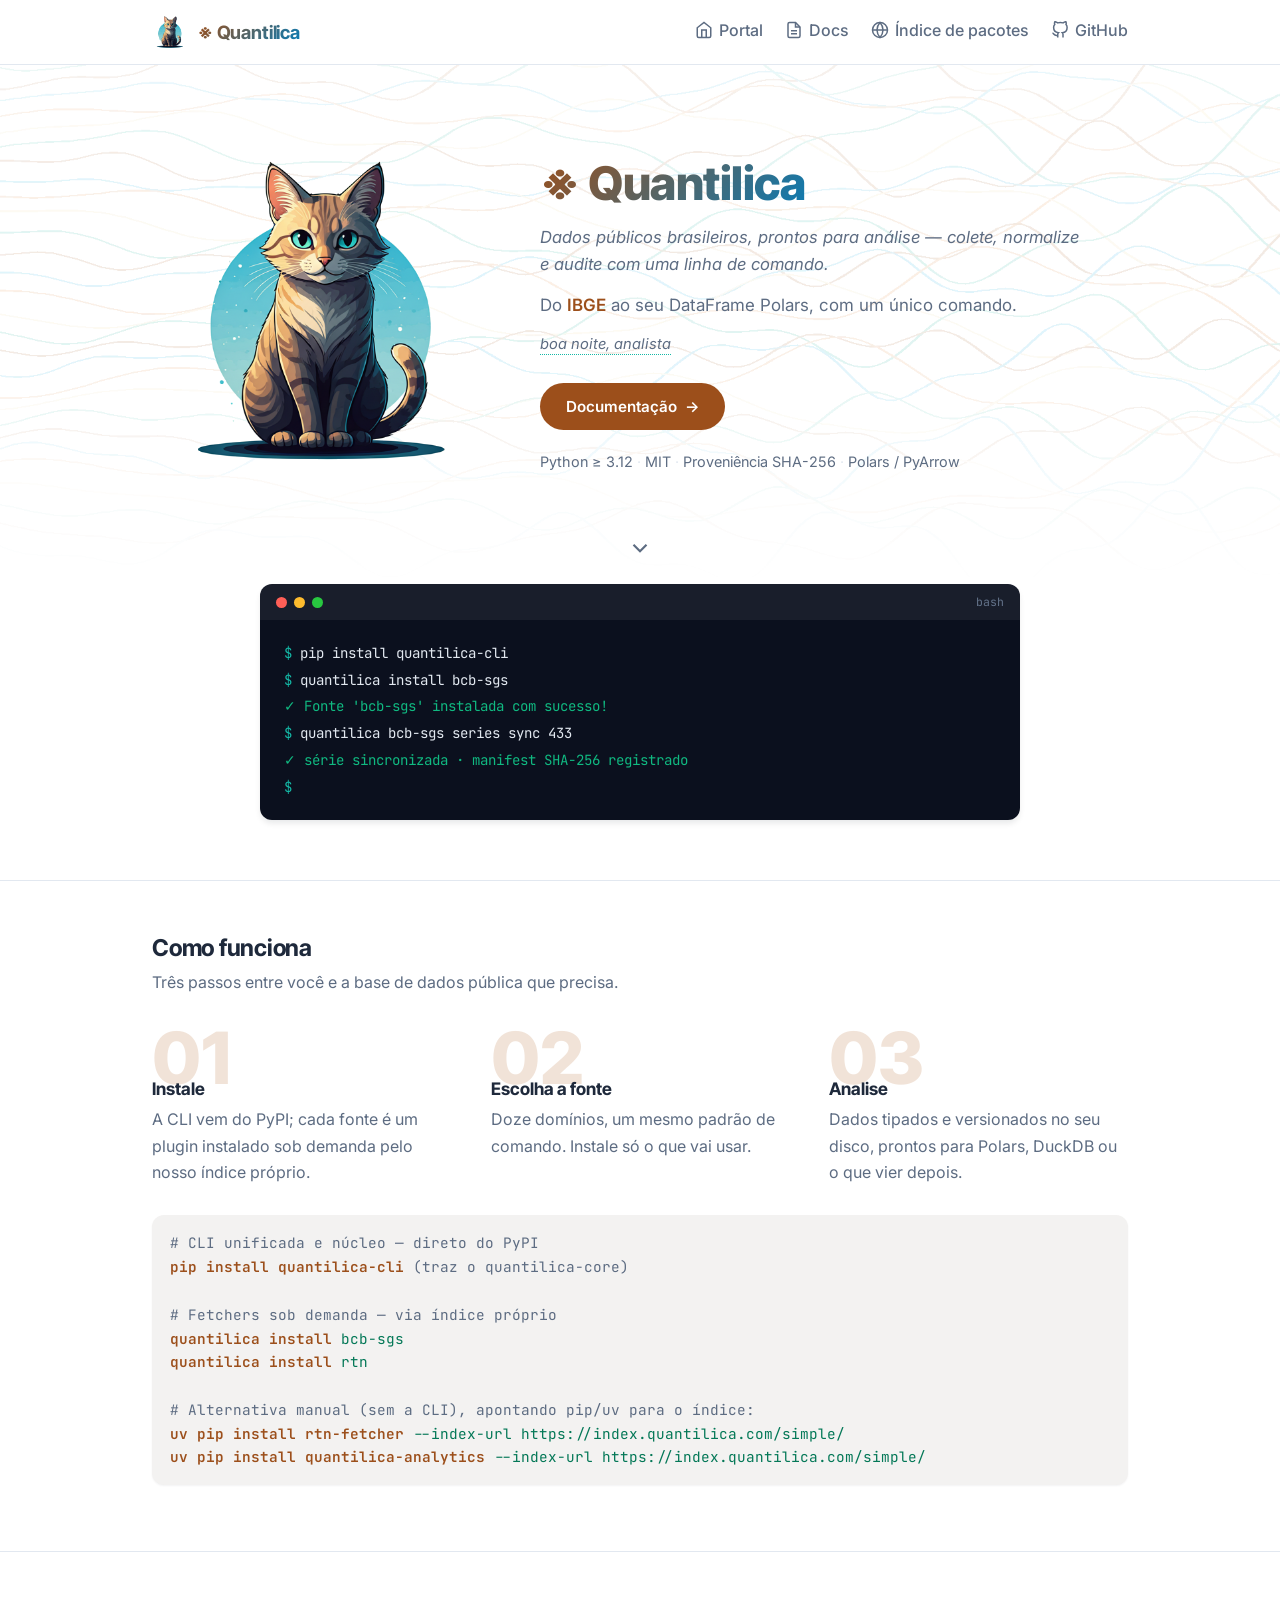
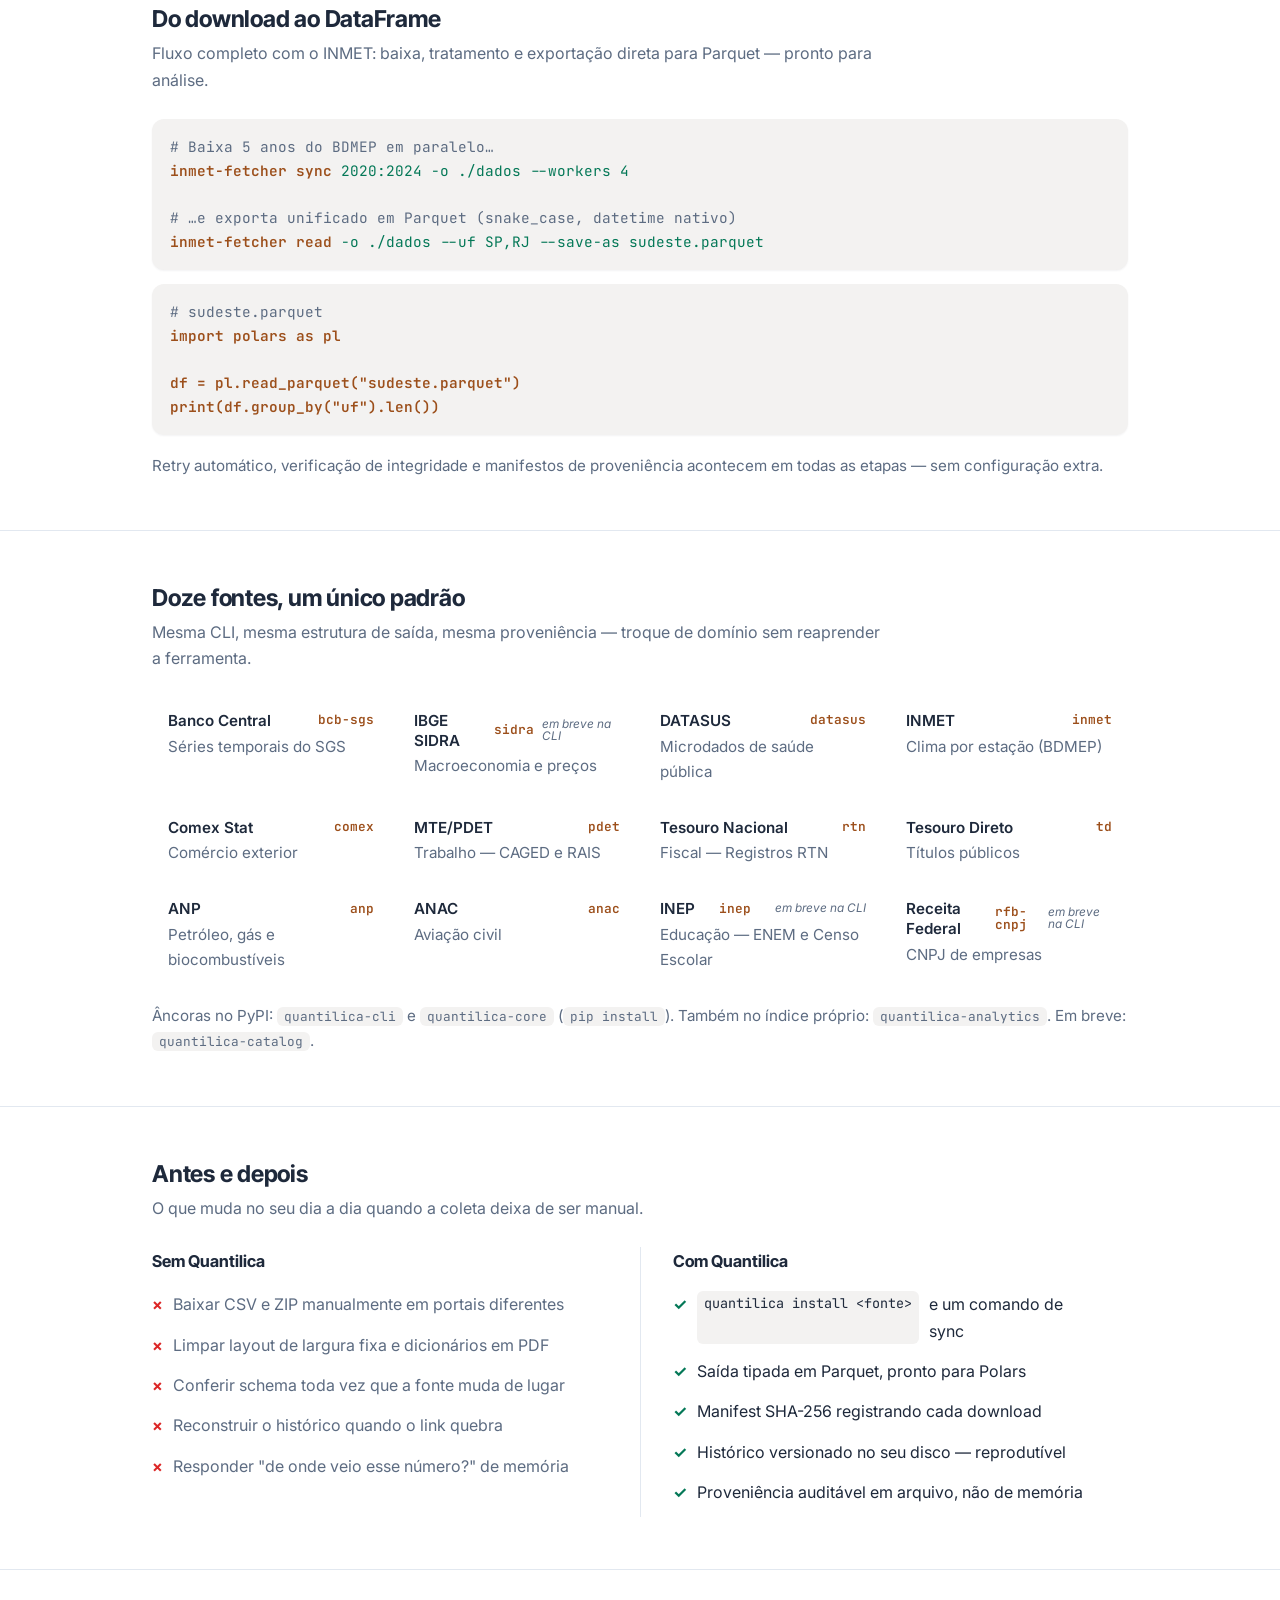
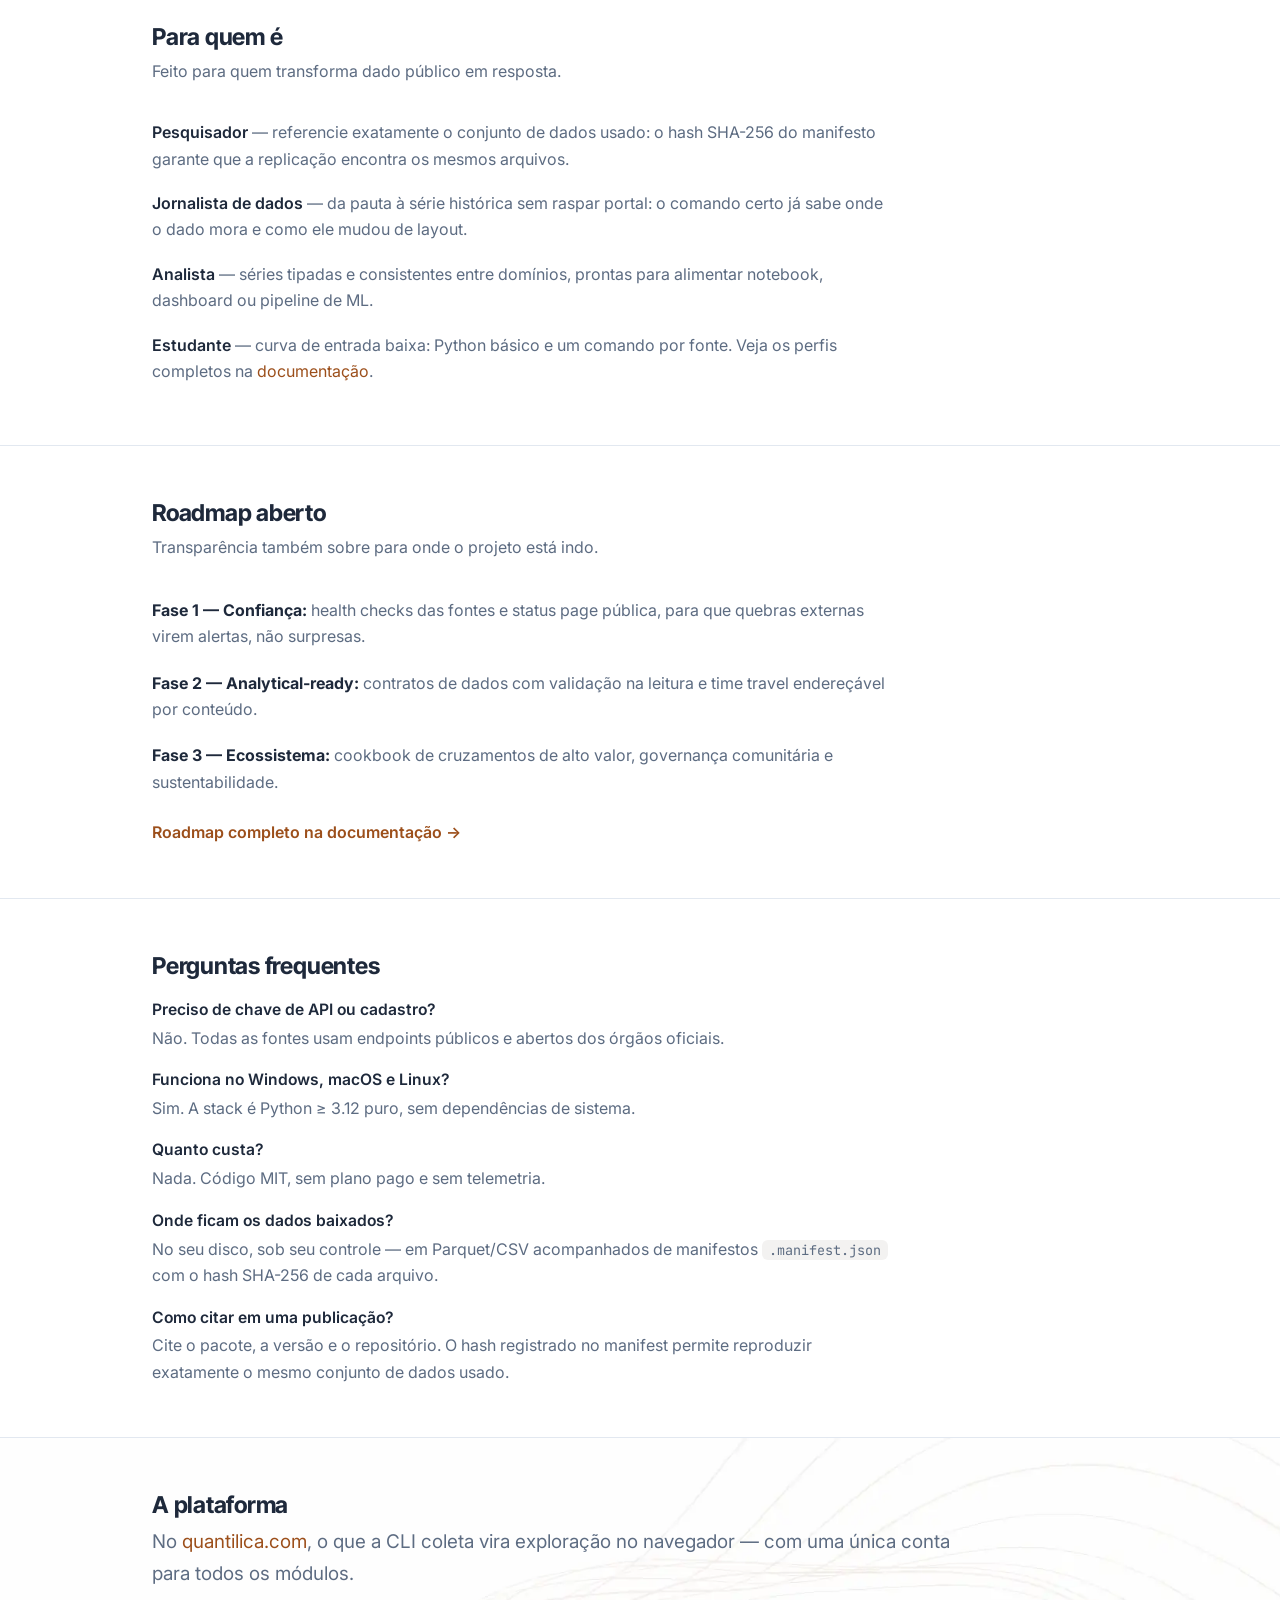
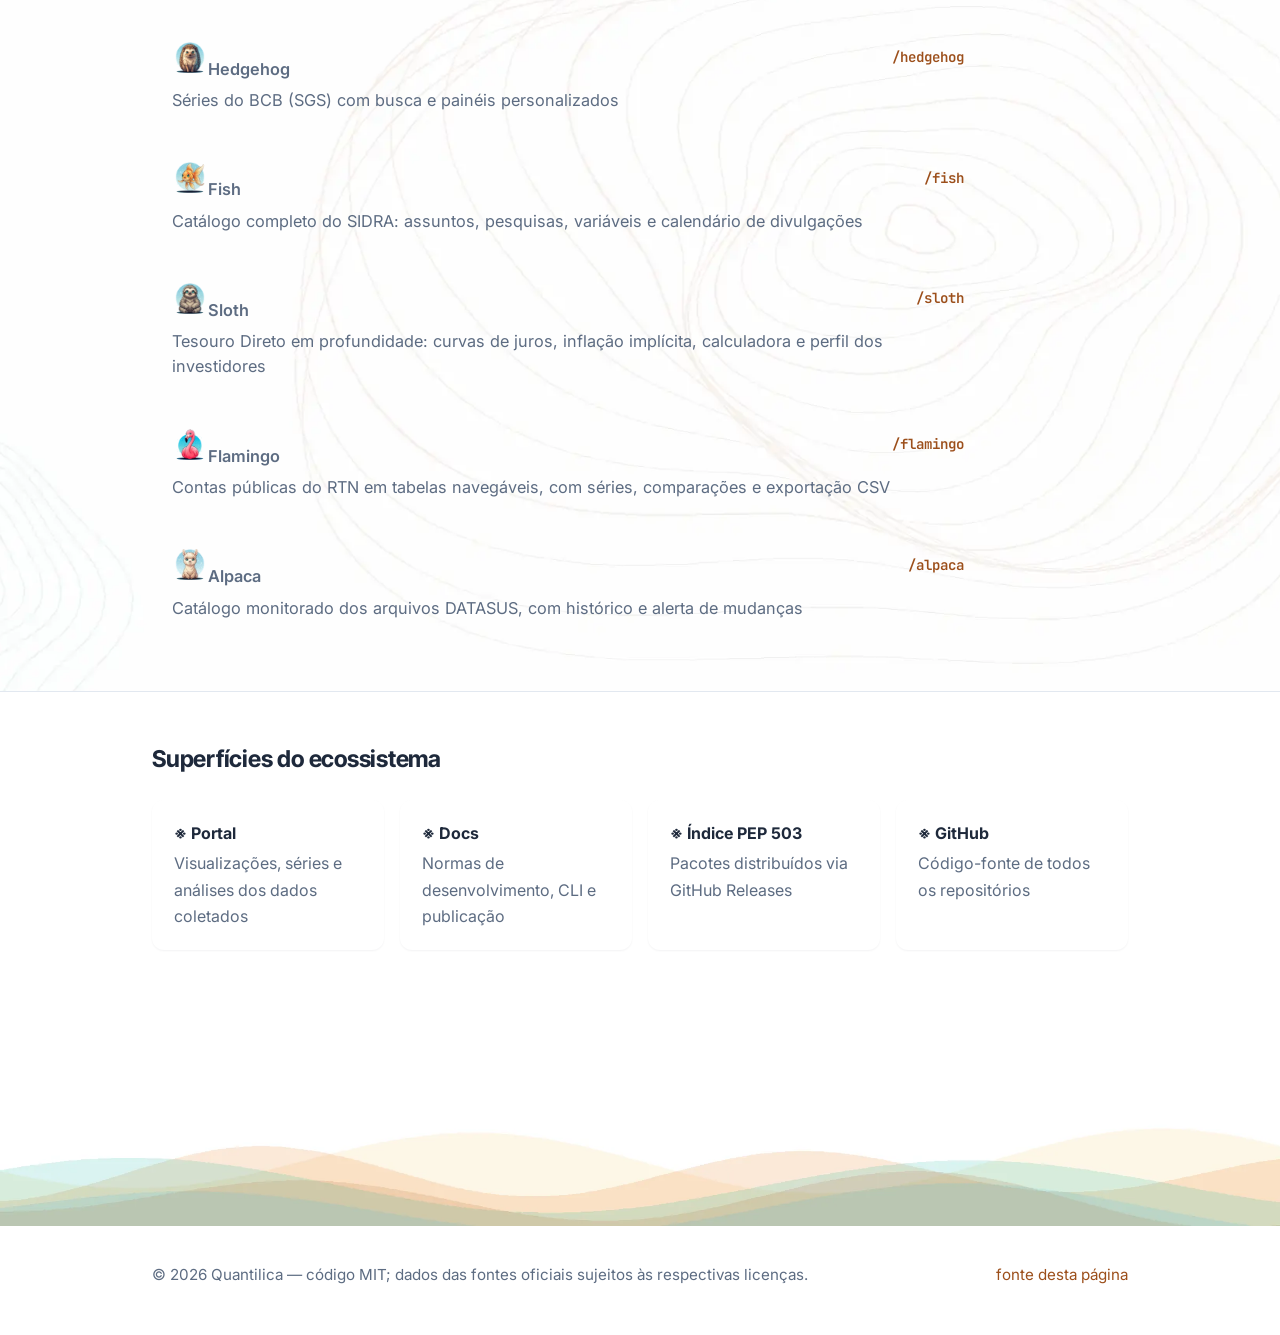
==== commit 3792644a: "feat: easter eggs na página — terminal vivo, gata dorminhoca, Dia do Gato - Terminal interativo abai" ====
--- a/index.html
+++ b/index.html
@@ -177,6 +177,47 @@
     .term-body { padding: 20px 24px; font: .88rem/1.9 var(--font-mono); color: #E2E8F0; overflow-x: auto; }
     .term-body .pr { color: var(--cyan); user-select: none; }
     .term-body .ok { color: var(--green); }
+    /* Terminal vivo */
+    .term:focus-within { outline: 2px solid var(--cyan); outline-offset: 2px; border-radius: var(--radius); }
+    .term-live { display: flex; gap: 8px; align-items: center; }
+    .term-live input {
+      flex: 1; min-width: 60px; background: none; border: 0; outline: 0;
+      color: #E2E8F0; font: inherit; caret-color: var(--cyan);
+    }
+    /* Gata dorminhoca */
+    .hero-img { position: relative; }
+    .hero-img img { transition: filter .9s ease, transform .9s ease; }
+    body.sleeping .hero-img img { filter: saturate(.35) brightness(.95); transform: rotate(2deg); }
+    .zzz { position: absolute; top: 14%; right: 16%; pointer-events: none; user-select: none; }
+    .zzz span { display: inline-block; font: italic 700 1.3rem/1 var(--font-ui); color: var(--primary-dark); opacity: 0; }
+    .zzz span:nth-child(2) { font-size: 1.65rem; margin-left: -5px; }
+    .zzz span:nth-child(3) { font-size: 2rem; margin-left: -5px; }
+    body.sleeping .zzz span { animation: zz-float 3.4s ease-in-out infinite; }
+    body.sleeping .zzz span:nth-child(2) { animation-delay: 1s; }
+    body.sleeping .zzz span:nth-child(3) { animation-delay: 2s; }
+    @keyframes zz-float {
+      0% { opacity: 0; transform: translateY(10px) rotate(6deg); }
+      30% { opacity: .85; }
+      100% { opacity: 0; transform: translateY(-30px) rotate(-4deg); }
+    }
+    /* Seleção na cor de destaque da marca */
+    ::selection { background: var(--cyan); color: #04241f; }
+    /* Saudação por horário */
+    .hero-greet {
+      margin-top: 12px; font-style: italic; font-size: .92rem; color: var(--muted);
+      text-decoration: underline dotted var(--cyan);
+      text-decoration-thickness: 1px; text-underline-offset: 5px;
+      opacity: 0; transform: translateY(4px);
+      transition: opacity .8s ease, transform .8s ease;
+    }
+    .hero-greet.show { opacity: 1; transform: none; }
+    /* Chapéu de festa — 8 de agosto, Dia do Gato */
+    .cat-wrap { position: relative; display: inline-block; }
+    .party-hat {
+      display: none; position: absolute; left: 33%; top: -5%; width: 21%;
+      transform: rotate(-14deg); pointer-events: none;
+    }
+    body.cat-day .party-hat { display: block; }
 
     /* ---------- Como funciona ---------- */
     .steps { display: grid; grid-template-columns: repeat(auto-fit, minmax(230px, 1fr)); gap: 40px; }
@@ -324,7 +365,19 @@
     <div class="wrap">
       <div class="hero-grid">
         <div class="hero-img">
-          <img src="/assets/quantilica-logo-icon.png" alt="Mascote da Quantilica — a gata tabby diante da lua" style="max-width: 400px;">
+          <span class="cat-wrap">
+            <img src="/assets/quantilica-logo-icon.png" alt="Mascote da Quantilica — a gata tabby diante da lua" style="max-width: 400px;">
+            <svg class="party-hat" viewBox="0 0 100 120" aria-hidden="true">
+              <defs><clipPath id="cone"><polygon points="50,10 80,100 20,100"/></clipPath></defs>
+              <polygon points="50,10 80,100 20,100" fill="#ED8936"/>
+              <g clip-path="url(#cone)">
+                <polygon points="0,40 100,20 100,34 0,54" fill="#10B3F2"/>
+                <polygon points="0,68 100,48 100,62 0,82" fill="#14B8A6"/>
+              </g>
+              <circle cx="50" cy="12" r="9" fill="#EC4899"/>
+            </svg>
+            <span class="zzz" aria-hidden="true"><span>z</span><span>z</span><span>z</span></span>
+          </span>
         </div>
         <div class="hero-text">
           <h1><span class="grad-text">&#8251; Quantilica</span></h1>
@@ -350,6 +403,7 @@
 <span class="ok">&#10003; Fonte 'bcb-sgs' instalada com sucesso!</span><br>
 <span class="pr">$</span> quantilica bcb-sgs series sync 433<br>
 <span class="ok">&#10003; s&eacute;rie sincronizada &middot; manifest SHA-256 registrado</span>
+          <div class="term-live"><span class="pr">$</span><input id="term-in" type="text" autocomplete="off" autocapitalize="off" spellcheck="false" aria-label="Terminal interativo de demonstra&ccedil;&atilde;o — digite help"></div>
         </div>
       </div>
     </div>
@@ -599,6 +653,94 @@
       })
       .catch(() => {});
   })();
+
+  // Gata dorminhoca — 30s sem interação
+  (() => {
+    if (matchMedia('(prefers-reduced-motion: reduce)').matches) return;
+    let t;
+    const wake = () => {
+      document.body.classList.remove('sleeping');
+      clearTimeout(t);
+      t = setTimeout(() => document.body.classList.add('sleeping'), 30000);
+    };
+    ['pointermove', 'pointerdown', 'keydown', 'wheel', 'touchstart', 'scroll'].forEach(e =>
+      addEventListener(e, wake, { passive: true }));
+    document.addEventListener('visibilitychange', () => { if (!document.hidden) wake(); });
+    wake();
+  })();
+
+  // Terminal vivo
+  (() => {
+    const body = document.querySelector('.term-body');
+    const inp = document.getElementById('term-in');
+    if (!body || !inp) return;
+    const live = inp.closest('.term-live');
+    const esc = s => s.replace(/&/g, '&amp;').replace(/</g, '&lt;').replace(/>/g, '&gt;');
+    const addLine = html => {
+      const d = document.createElement('div');
+      d.dataset.live = '1';
+      d.innerHTML = html;
+      body.insertBefore(d, live);
+      const all = body.querySelectorAll('[data-live]');
+      if (all.length > 24) all[0].remove();
+    };
+    const cmds = {
+      help: () => addLine('comandos: help \u00b7 pet-the-cat \u00b7 whoami \u00b7 sudo &lt;algo&gt; \u00b7 clear \u00b7 exit'),
+      ajuda: () => cmds.help(),
+      'pet-the-cat': () => addLine('<span class="ok">\u2713 ronronar emitido \u00b7 manifest afetivo registrado</span>'),
+      gato: () => cmds['pet-the-cat'](),
+      pet: () => cmds['pet-the-cat'](),
+      whoami: () => addLine('analista-de-dados \u00b7 proveni\u00eancia confirmada'),
+      clear: () => body.querySelectorAll('[data-live]').forEach(n => n.remove()),
+      limpar: () => cmds.clear(),
+      exit: () => inp.blur(),
+      sair: () => inp.blur()
+    };
+    inp.addEventListener('keydown', e => {
+      if (e.key === 'Escape') { inp.blur(); return; }
+      if (e.key !== 'Enter') return;
+      const raw = inp.value.trim();
+      inp.value = '';
+      addLine('<span class="pr">$</span> ' + esc(raw));
+      if (!raw) return;
+      const k = raw.replace(/^quantilica\s+/, '').toLowerCase();
+      if (cmds[k]) return cmds[k]();
+      if (/^(sudo)\b/.test(k)) return addLine('permiss\u00e3o negada: gatas n\u00e3o se subordinam a sudo');
+      addLine('comando n\u00e3o encontrado: ' + esc(k) + " \u00b7 tente 'help'");
+    });
+    body.addEventListener('click', e => {
+      if (e.detail > 1) return;                 // duplo clique: seleção de palavra em andamento
+      const sel = getSelection();
+      if (sel && !sel.isCollapsed) return;      // texto selecionado: não roubar o foco
+      inp.focus();
+    });
+  })();
+
+  // Sauda\u00e7\u00e3o por hor\u00e1rio
+  (() => {
+    const tag = document.querySelector('.tagline');
+    if (!tag) return;
+    const h = new Date().getHours();
+    const msg = h < 5 ? 'boa madrugada, analista'
+      : h < 12 ? 'bom dia, analista'
+      : h < 18 ? 'boa tarde, analista'
+      : 'boa noite, analista';
+    const p = document.createElement('p');
+    p.className = 'hero-greet';
+    p.textContent = msg;
+    tag.after(p);
+    requestAnimationFrame(() => requestAnimationFrame(() => p.classList.add('show')));
+  })();
+
+  // 8 de agosto — Dia do Gato (teste: ?gato na URL)
+  (() => {
+    const d = new Date();
+    if ((d.getMonth() === 7 && d.getDate() === 8) ||
+        new URLSearchParams(location.search).has('gato')) {
+      document.body.classList.add('cat-day');
+    }
+  })();
+
 </script>
 </body>
 
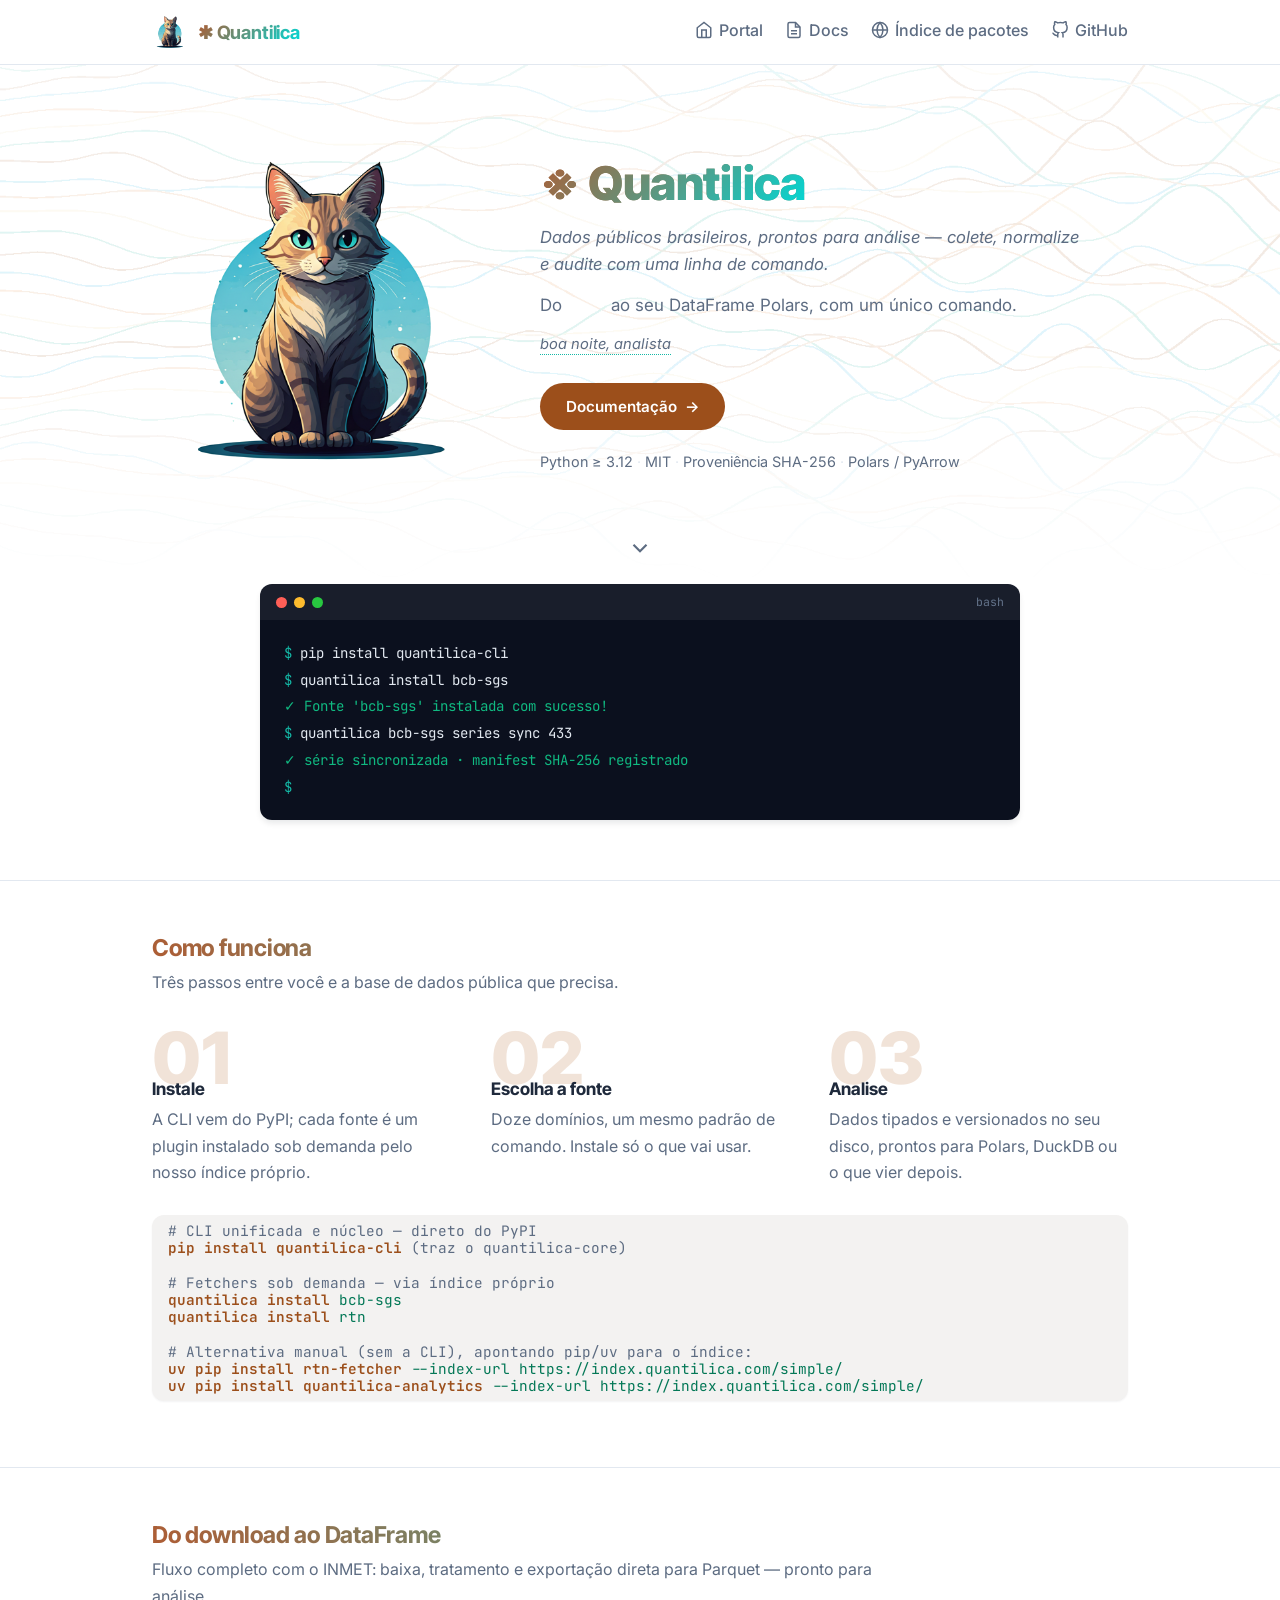
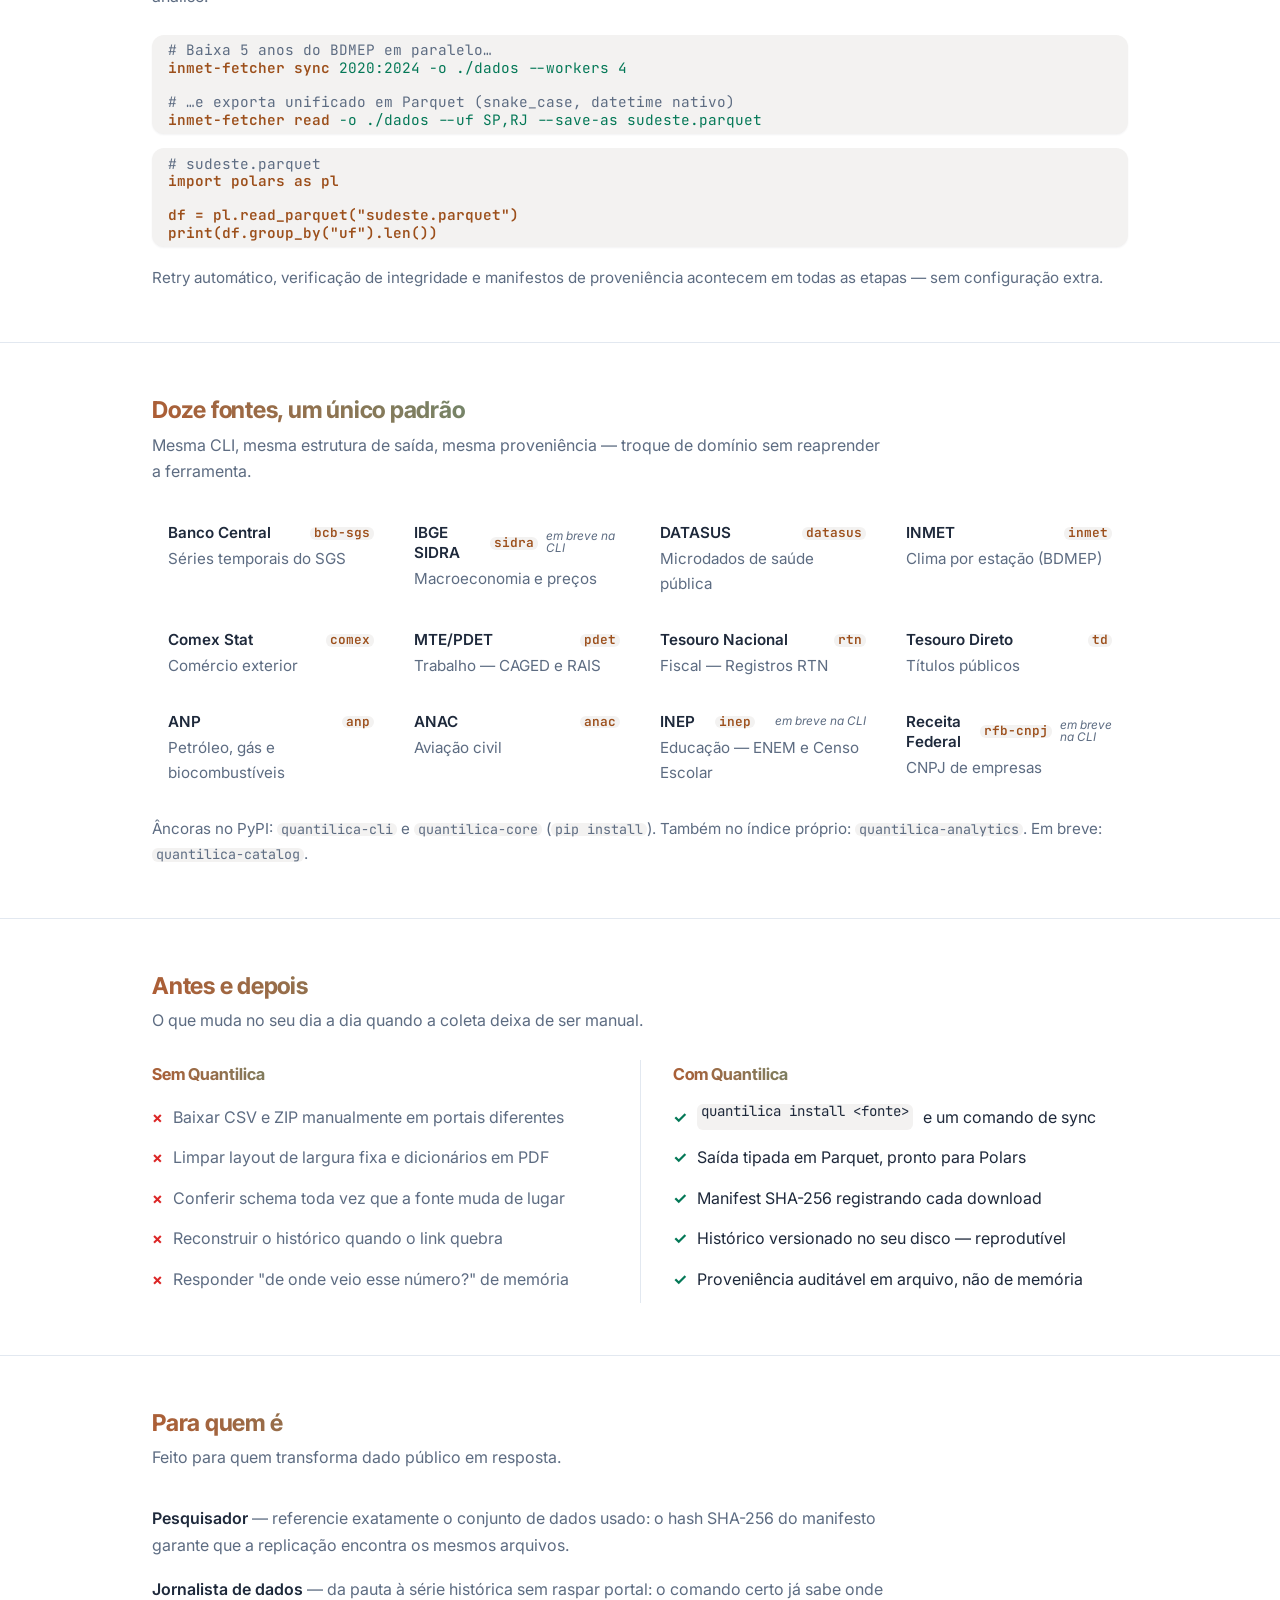
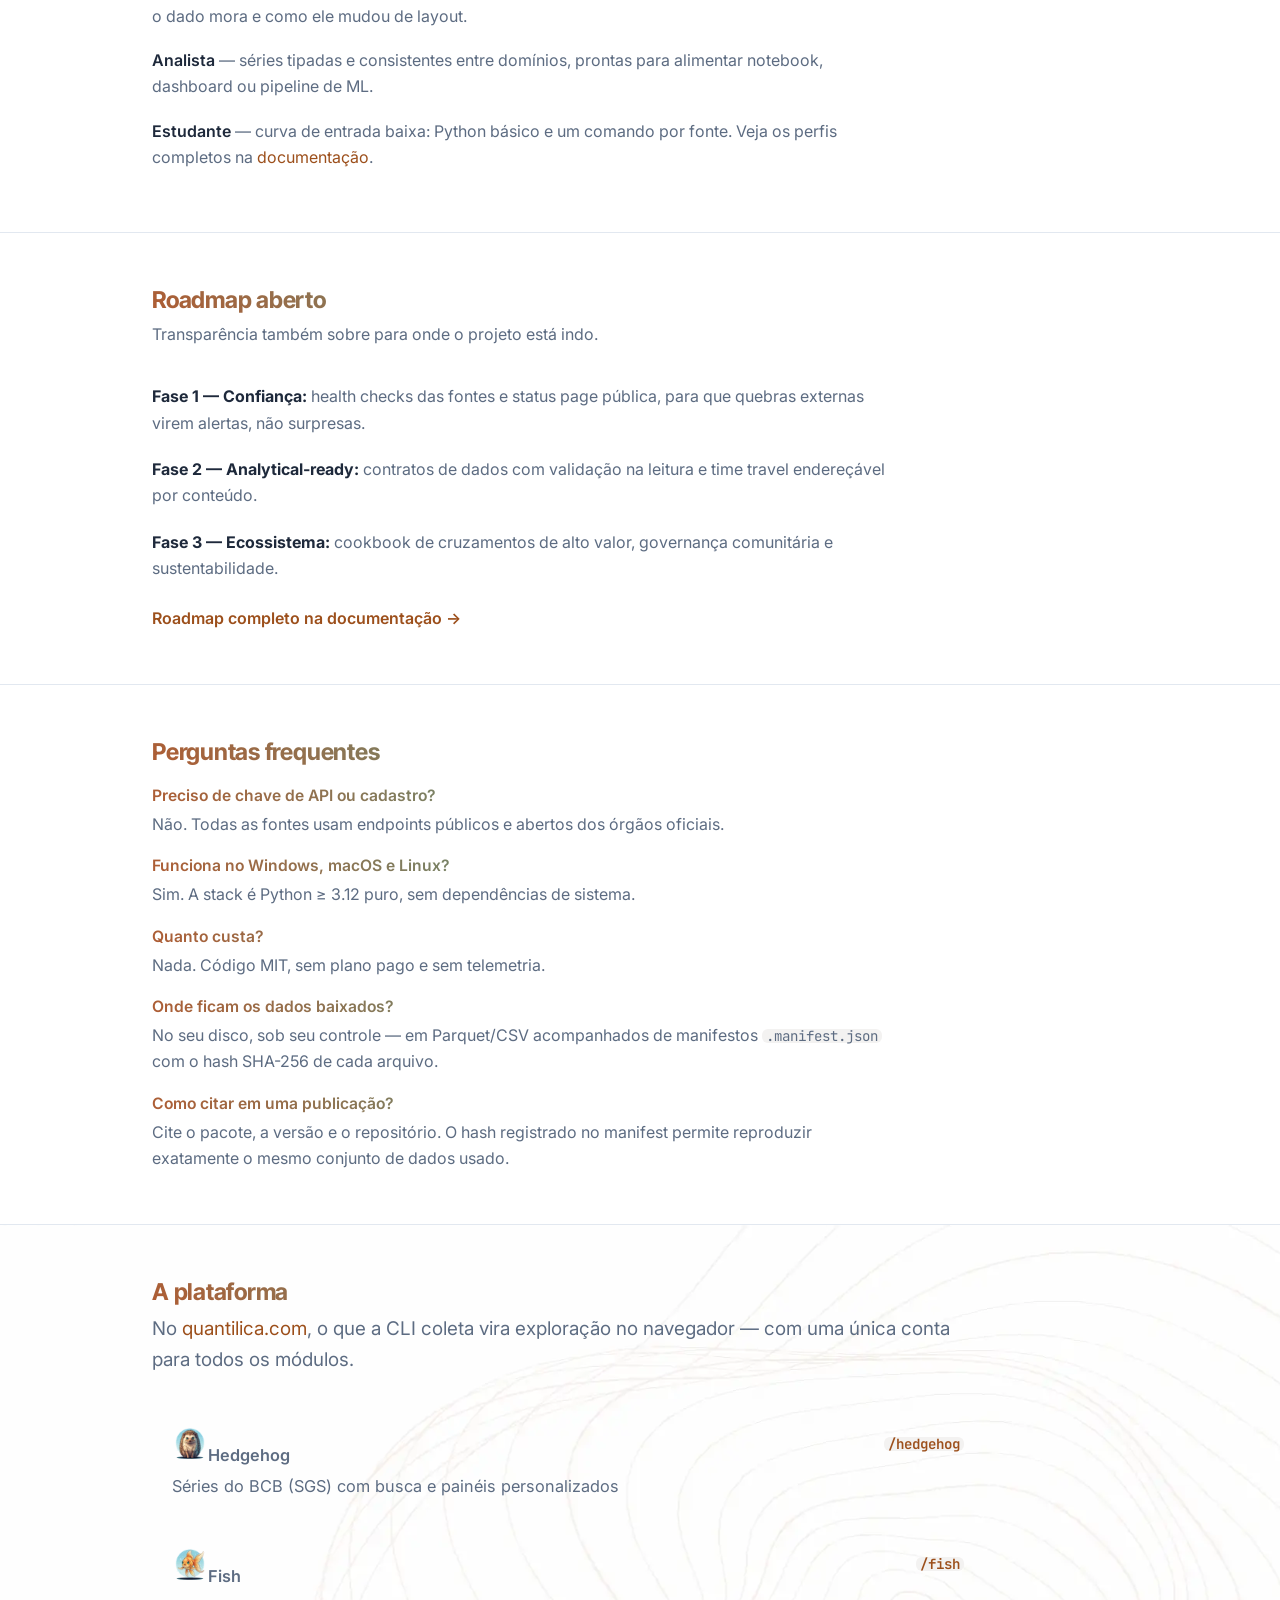
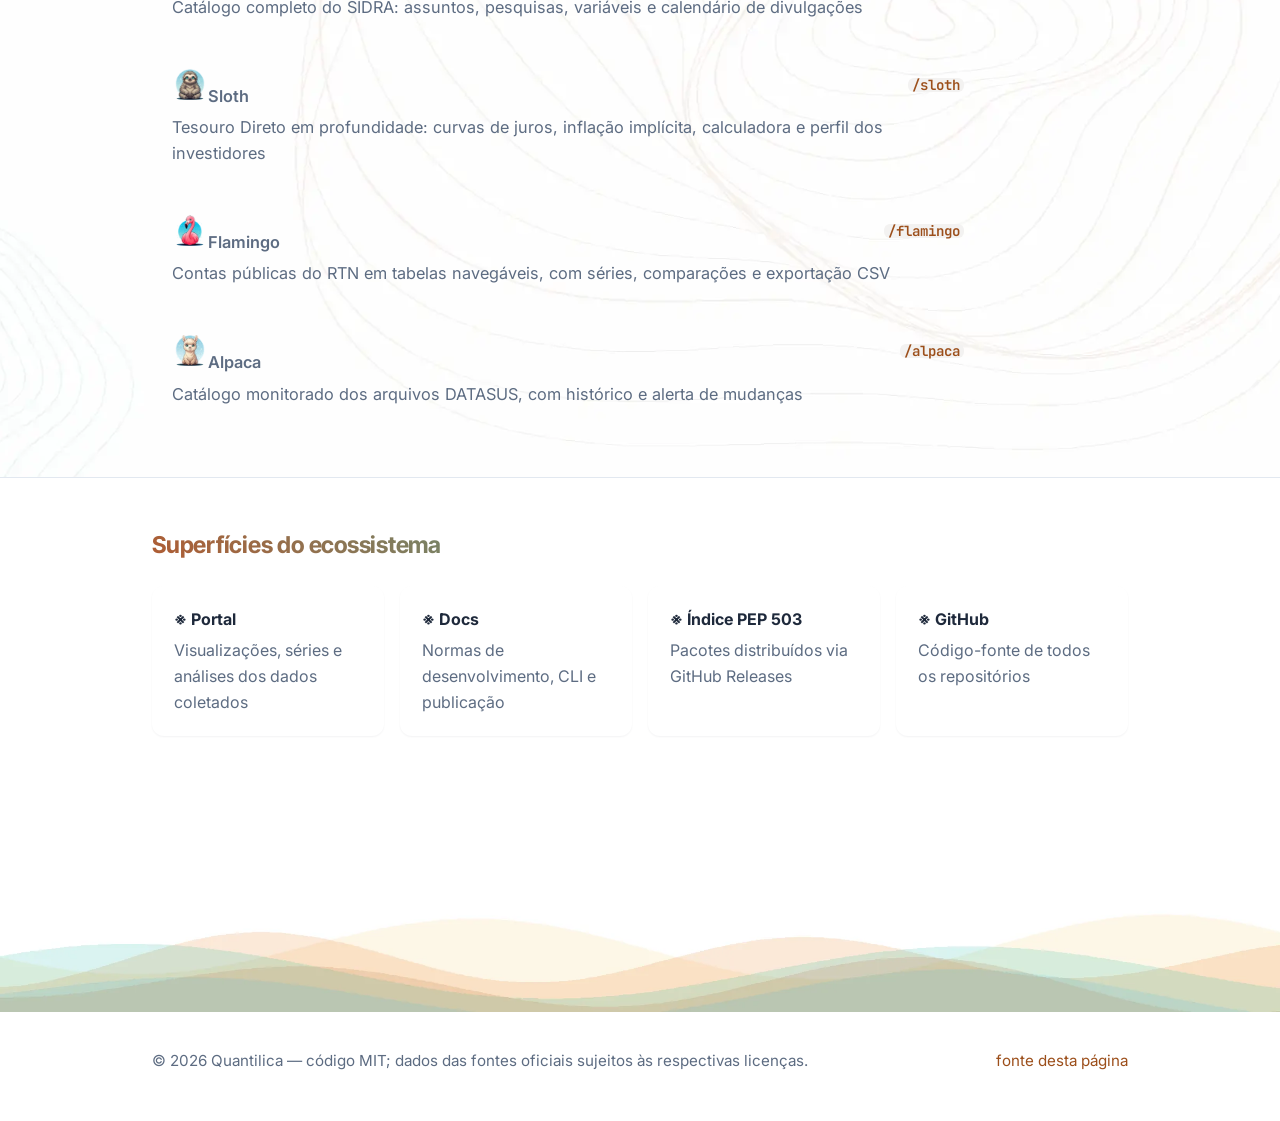
==== commit 82319184: "Fix inline code height: add display:inline-block" ====
--- a/index.html
+++ b/index.html
@@ -70,7 +70,13 @@
     .wrap { max-width: 1024px; margin: 0 auto; padding: 0 24px; }
 
     .grad-text {
-      background: linear-gradient(135deg, #9C4F1B 0%, #0C7BB3 100%);
+      background: linear-gradient(135deg, #AF5C33, #00D8D6); /* copper to teal */
+      -webkit-background-clip: text; background-clip: text;
+      -webkit-text-fill-color: transparent;
+    }
+    /* Gradient for all headings – same brand colors */
+    h1, h2, h3, h4, h5, h6 {
+      background: linear-gradient(45deg, #AF5C33, #00D8D6);
       -webkit-background-clip: text; background-clip: text;
       -webkit-text-fill-color: transparent;
     }
@@ -82,10 +88,17 @@
       border-bottom: 1px solid var(--border);
       animation: slideDown .5s ease-out;
     }
-    nav { display: flex; align-items: center; justify-content: space-between; padding: 14px 0; flex-wrap: wrap; gap: 10px; }
-    .brand { display: flex; align-items: center; gap: 10px; font: 800 1.15rem/1 var(--font-display); letter-spacing: -.01em; }
+    nav { display: flex; align-items: center; justify-content: flex-start; padding: 14px 0; flex-wrap: wrap; gap: 10px; }
+    .brand { display: flex; align-items: center; gap: 10px; font: 800 1.15rem/1 var(--font-display); letter-spacing: -.01em; margin-right: auto; }
     .brand img { width: 36px; height: 36px; }
-    nav ul { display: flex; gap: 22px; list-style: none; flex-wrap: wrap; align-items: center; }
+    nav ul { display: flex; gap: 22px; list-style: none; flex-wrap: wrap; align-items: center; margin-left: auto; }
+    .nav-toggle { display: none; background: none; border: none; cursor: pointer; padding: 0; margin-left: auto; order: 3; }
+    .nav-toggle svg { width: 24px; height: 24px; color: var(--muted); }
+    @media (max-width: 768px) {
+      .nav-toggle { display: block; }
+      nav ul { display: none; flex-direction: column; width: 100%; background: var(--surface); position: absolute; top: 100%; left: 0; padding: 10px 0; margin-left: 0; }
+      nav[aria-expanded="true"] ul { display: flex; }
+    }
     nav ul a { color: var(--muted); font-size: 1rem; font-weight: 500; display: inline-flex; align-items: center; gap: 6px; }
     nav ul a:hover { color: var(--primary-dark); text-decoration: none; }
     nav ul a svg { width: 18px; height: 18px; stroke: currentColor; fill: none; stroke-width: 2; }
@@ -152,9 +165,9 @@
       background: var(--surface-alt);
       border-radius: var(--radius);
       box-shadow: var(--shadow-sm);
-      padding: 16px 18px;
+      padding: 0.4rem 1rem; /* reduced vertical padding */
       overflow-x: auto;
-      font: .90rem/1.65 var(--font-mono);
+      font: .90rem/1.2 var(--font-mono); /* tighter line-height */
       margin-bottom: 14px;
     }
     pre.code .cmt { color: var(--muted); }
@@ -309,9 +322,13 @@
     th, td { text-align: left; padding: 11px 16px; border-bottom: 1px solid var(--border); vertical-align: top; }
     th { color: var(--muted); font-weight: 600; font-size: .85rem; text-transform: uppercase; letter-spacing: .06em; background: var(--surface-alt); }
     tr:last-child td { border-bottom: none; }
-    td code, li code, p code {
-      background: var(--surface-alt); border-radius: 6px;
-      padding: 1px 7px; font-size: .84em;
+    code {
+      display: inline-block;
+      background: var(--surface-alt);
+      border-radius: 6px;
+      padding: 0 4px;
+      font-size: .88em;
+      line-height: 1;
       font-family: var(--font-mono);
       white-space: nowrap;
     }
@@ -345,11 +362,15 @@
 
 <header>
   <div class="wrap">
-    <nav>
-      <a class="brand" href="/">
-        <img src="/assets/quantilica-logo-icon.png" alt="Mascote da Quantilica">
-        <b class="grad-text">&#8251; Quantilica</b>
-      </a>
+<nav aria-label="Main navigation" aria-expanded="false">
+
+  <a class="brand" href="/">
+    <img src="/assets/quantilica-logo-icon.png" alt="Mascote da Quantilica">
+    <b class="grad-text">✱ Quantilica</b>
+  </a>
+      <button class="nav-toggle" aria-label="Menu">
+        <svg viewBox="0 0 24 24" aria-hidden="true"><path d="M3 6h18M3 12h18M3 18h18" stroke="currentColor" stroke-width="2"/></svg>
+      </button>
       <ul>
         <li><a href="https://quantilica.com/"><svg viewBox="0 0 24 24"><path d="M3 9l9-7 9 7v11a2 2 0 0 1-2 2H5a2 2 0 0 1-2-2z"/><polyline points="9 22 9 12 15 12 15 22"/></svg>Portal</a></li>
         <li><a href="https://docs.quantilica.com/"><svg viewBox="0 0 24 24"><path d="M14 2H6a2 2 0 0 0-2 2v16a2 2 0 0 0 2 2h12a2 2 0 0 0 2-2V8z"/><polyline points="14 2 14 8 20 8"/><line x1="16" y1="13" x2="8" y2="13"/><line x1="16" y1="17" x2="8" y2="17"/></svg>Docs</a></li>
@@ -620,7 +641,15 @@
       }, 300);
     }, 2600);
   })();
-
+  // Toggle navigation for hamburger
+  const nav = document.querySelector('nav[aria-label]');
+  const toggle = nav?.querySelector('.nav-toggle');
+  if (nav && toggle) {
+    toggle.addEventListener('click', () => {
+      const expanded = nav.getAttribute('aria-expanded') === 'true';
+      nav.setAttribute('aria-expanded', String(!expanded));
+    });
+  }
   // Atividade recente — releases.json gerado no build; seção permanece oculta se ausente
   (() => {
     const section = document.getElementById('atividade');
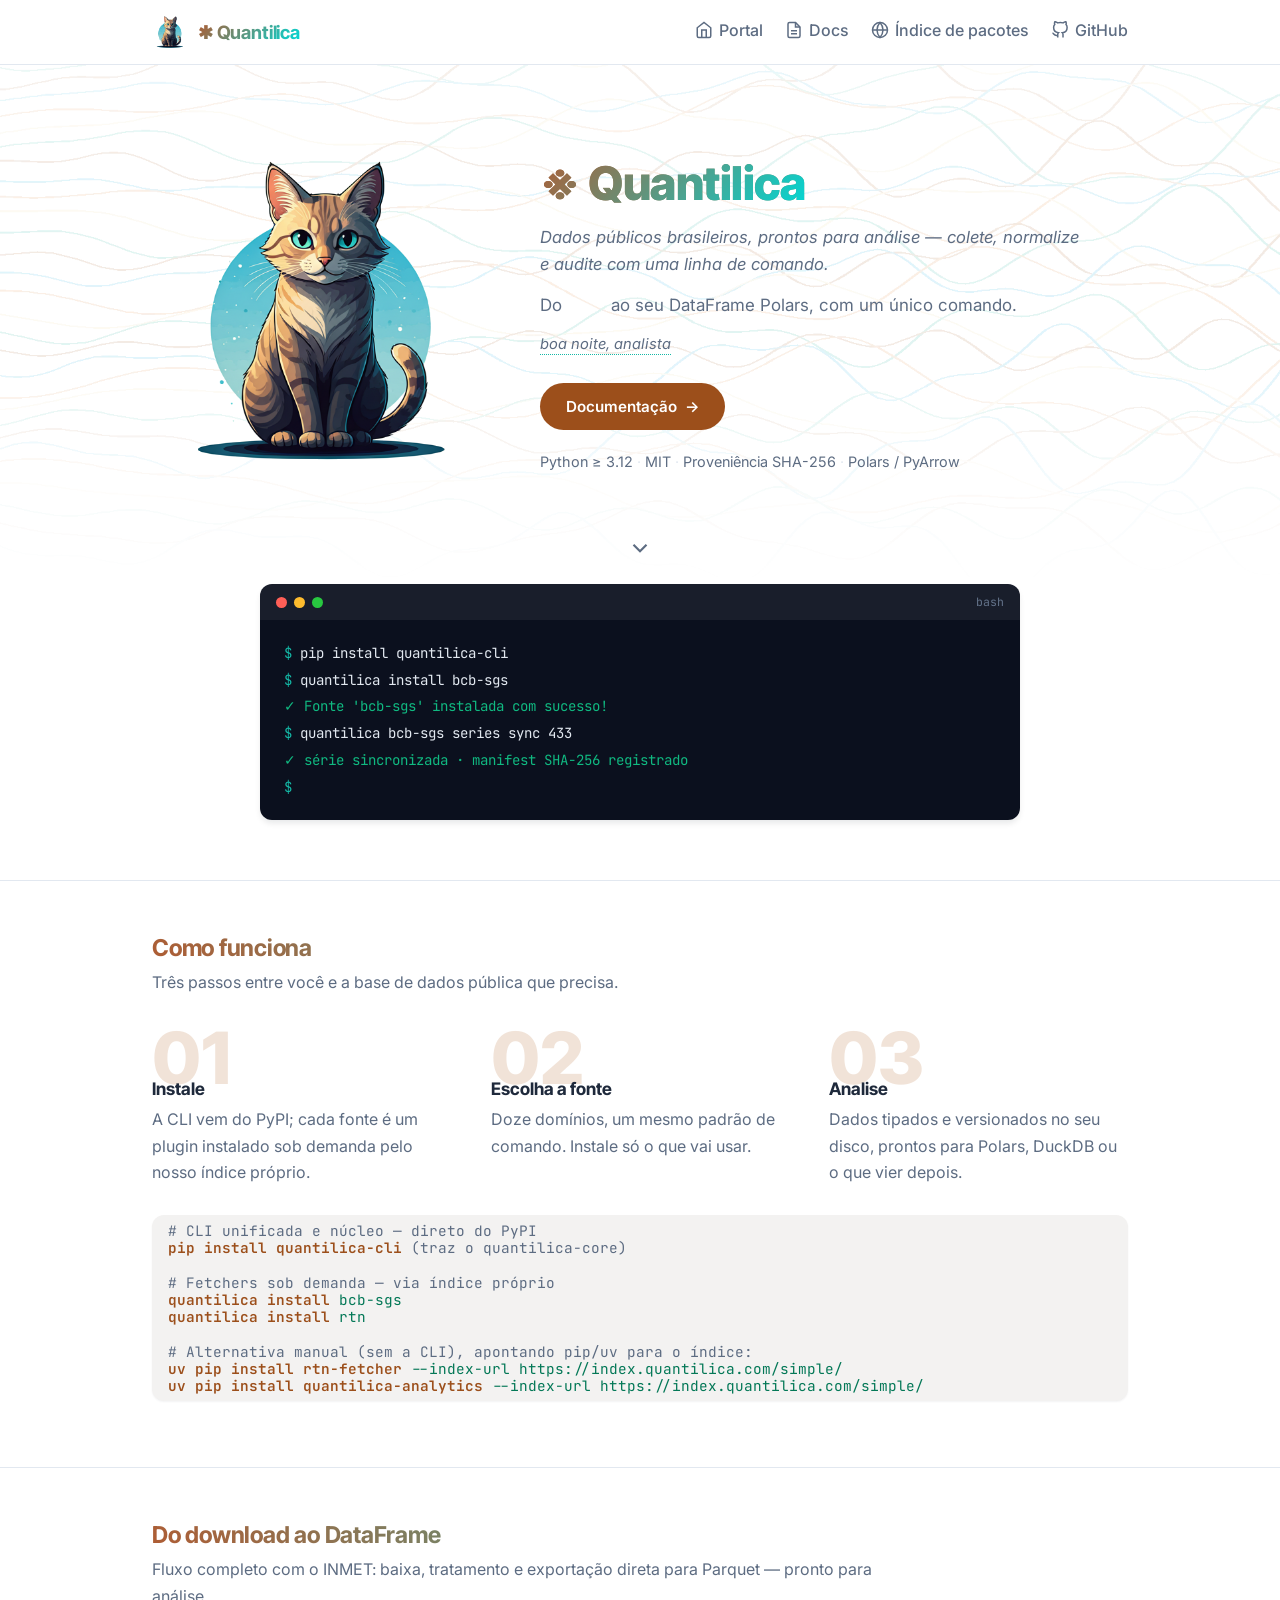
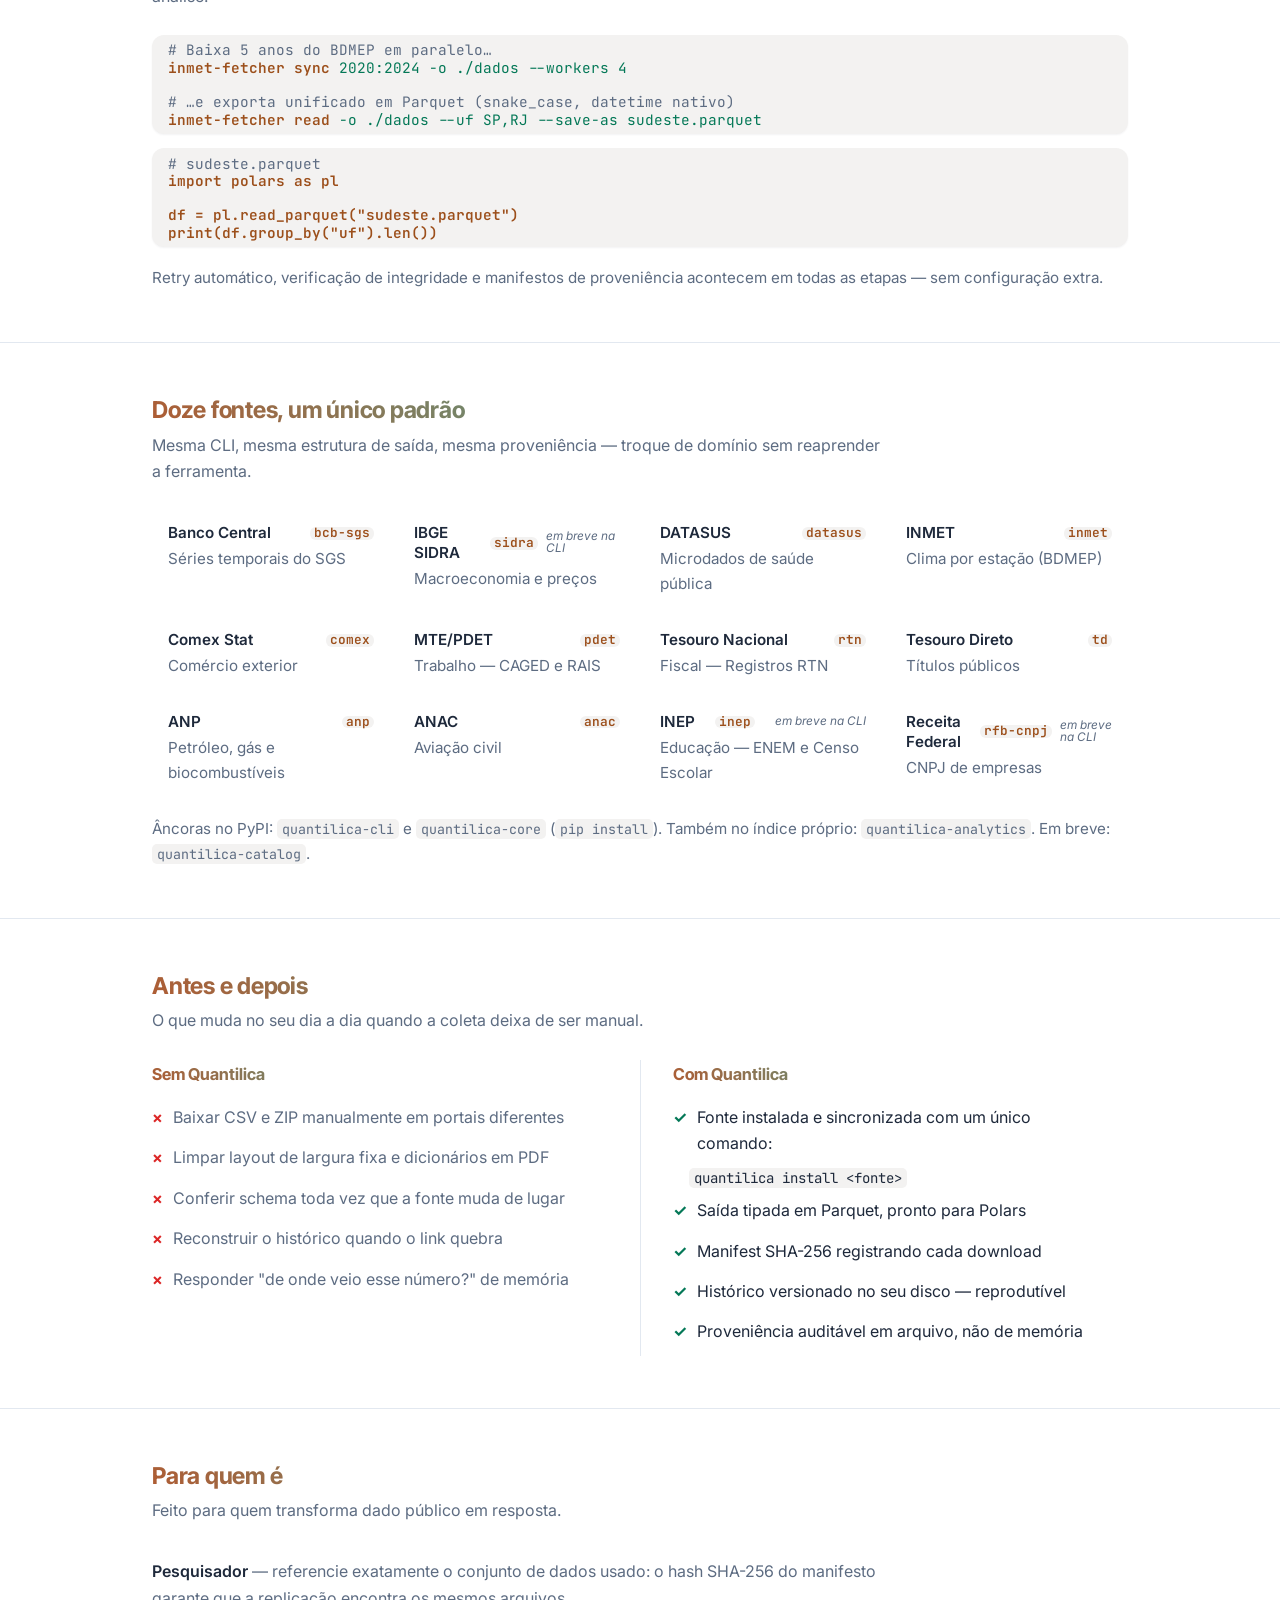
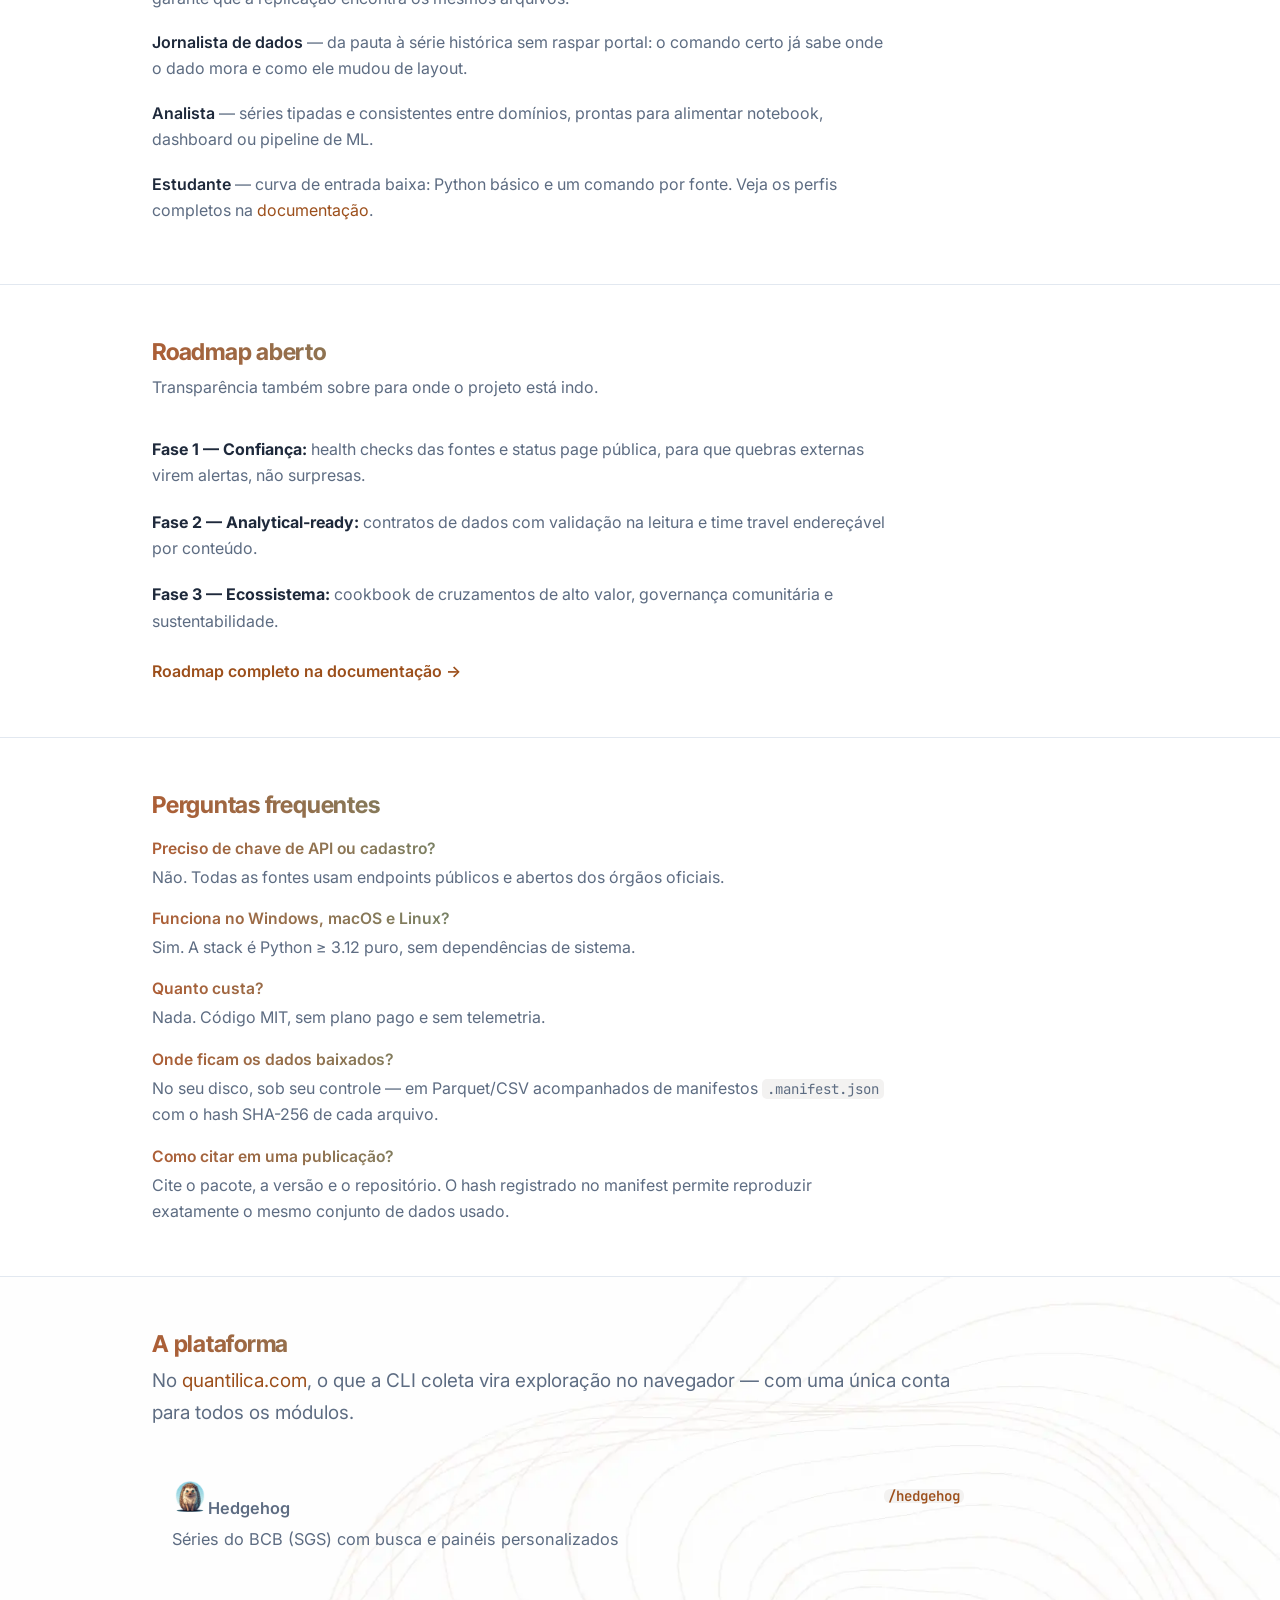
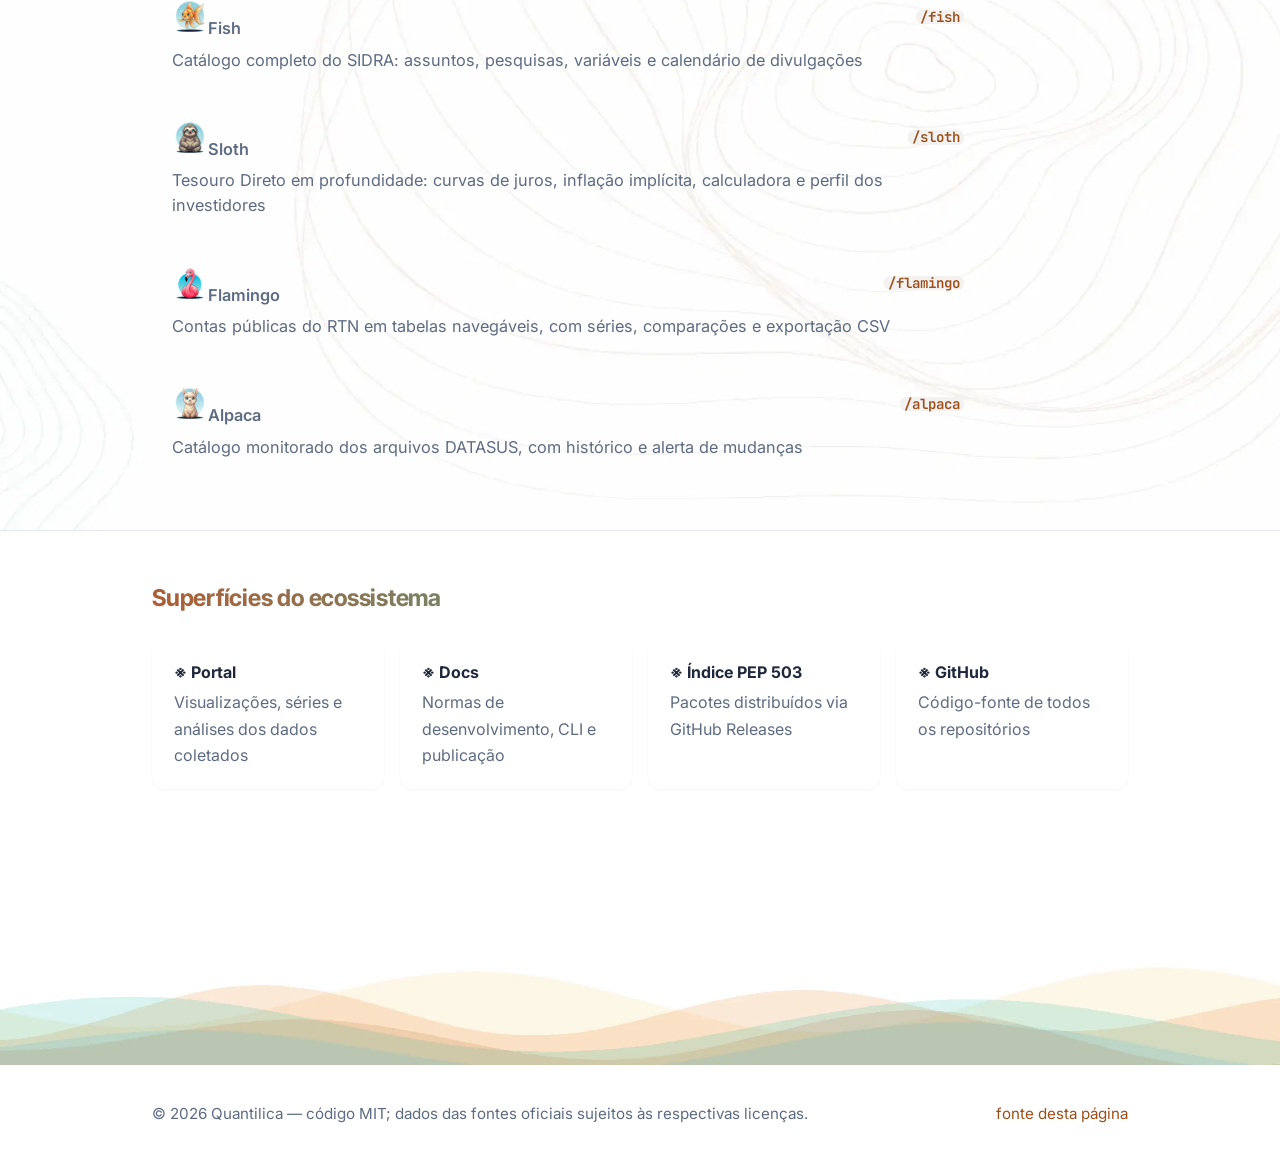
==== commit ab8bb513: "Fix code element height in li: remove inline code from list item, clean up code CSS" ====
--- a/index.html
+++ b/index.html
@@ -243,7 +243,7 @@
     .fonte { display: block; padding: 13px 16px; border-radius: var(--radius); color: inherit; transition: background .2s ease; }
     .fonte:hover { background: var(--surface-alt); text-decoration: none; }
     .fonte b { display: flex; justify-content: space-between; align-items: center; gap: 8px; font: 600 .95rem/1.3 var(--font-ui); color: var(--text); }
-    .fonte b code { font: 600 .80rem/1 var(--font-mono); color: var(--primary-dark); }
+    .fonte b code { font: 600 .80rem/1 var(--font-mono); color: var(--primary-dark); background: var(--surface-alt); border-radius: 6px; padding: 0 4px; }
     .fonte b small { font: italic 400 .74rem/1 var(--font-ui); color: var(--muted); }
     .fonte span { display: block; margin-top: 3px; color: var(--muted); font-size: .95rem; }
     .app-id { display: inline-flex; align-items: center; gap: 9px; }
@@ -323,14 +323,13 @@
     th { color: var(--muted); font-weight: 600; font-size: .85rem; text-transform: uppercase; letter-spacing: .06em; background: var(--surface-alt); }
     tr:last-child td { border-bottom: none; }
     code {
-      display: inline-block;
       background: var(--surface-alt);
-      border-radius: 6px;
-      padding: 0 4px;
-      font-size: .88em;
-      line-height: 1;
+      border-radius: 5px;
+      padding: 1px 5px;
+      font-size: .875em;
       font-family: var(--font-mono);
       white-space: nowrap;
+      color: inherit;
     }
     .tbl-wrap table, .tbl-wrap th, .tbl-wrap td {
       border: 1px solid var(--border);
@@ -522,7 +521,8 @@
         <div class="ad-com">
           <h3>Com Quantilica</h3>
           <ul>
-            <li><code>quantilica install &lt;fonte&gt;</code> e um comando de sync</li>
+            <li>Fonte instalada e sincronizada com um único comando:</li>
+            &nbsp;&nbsp;&nbsp;&nbsp;<code>quantilica install &lt;fonte&gt;</code>
             <li>Saída tipada em Parquet, pronto para Polars</li>
             <li>Manifest SHA-256 registrando cada download</li>
             <li>Hist&oacute;rico versionado no seu disco &mdash; reprodut&iacute;vel</li>
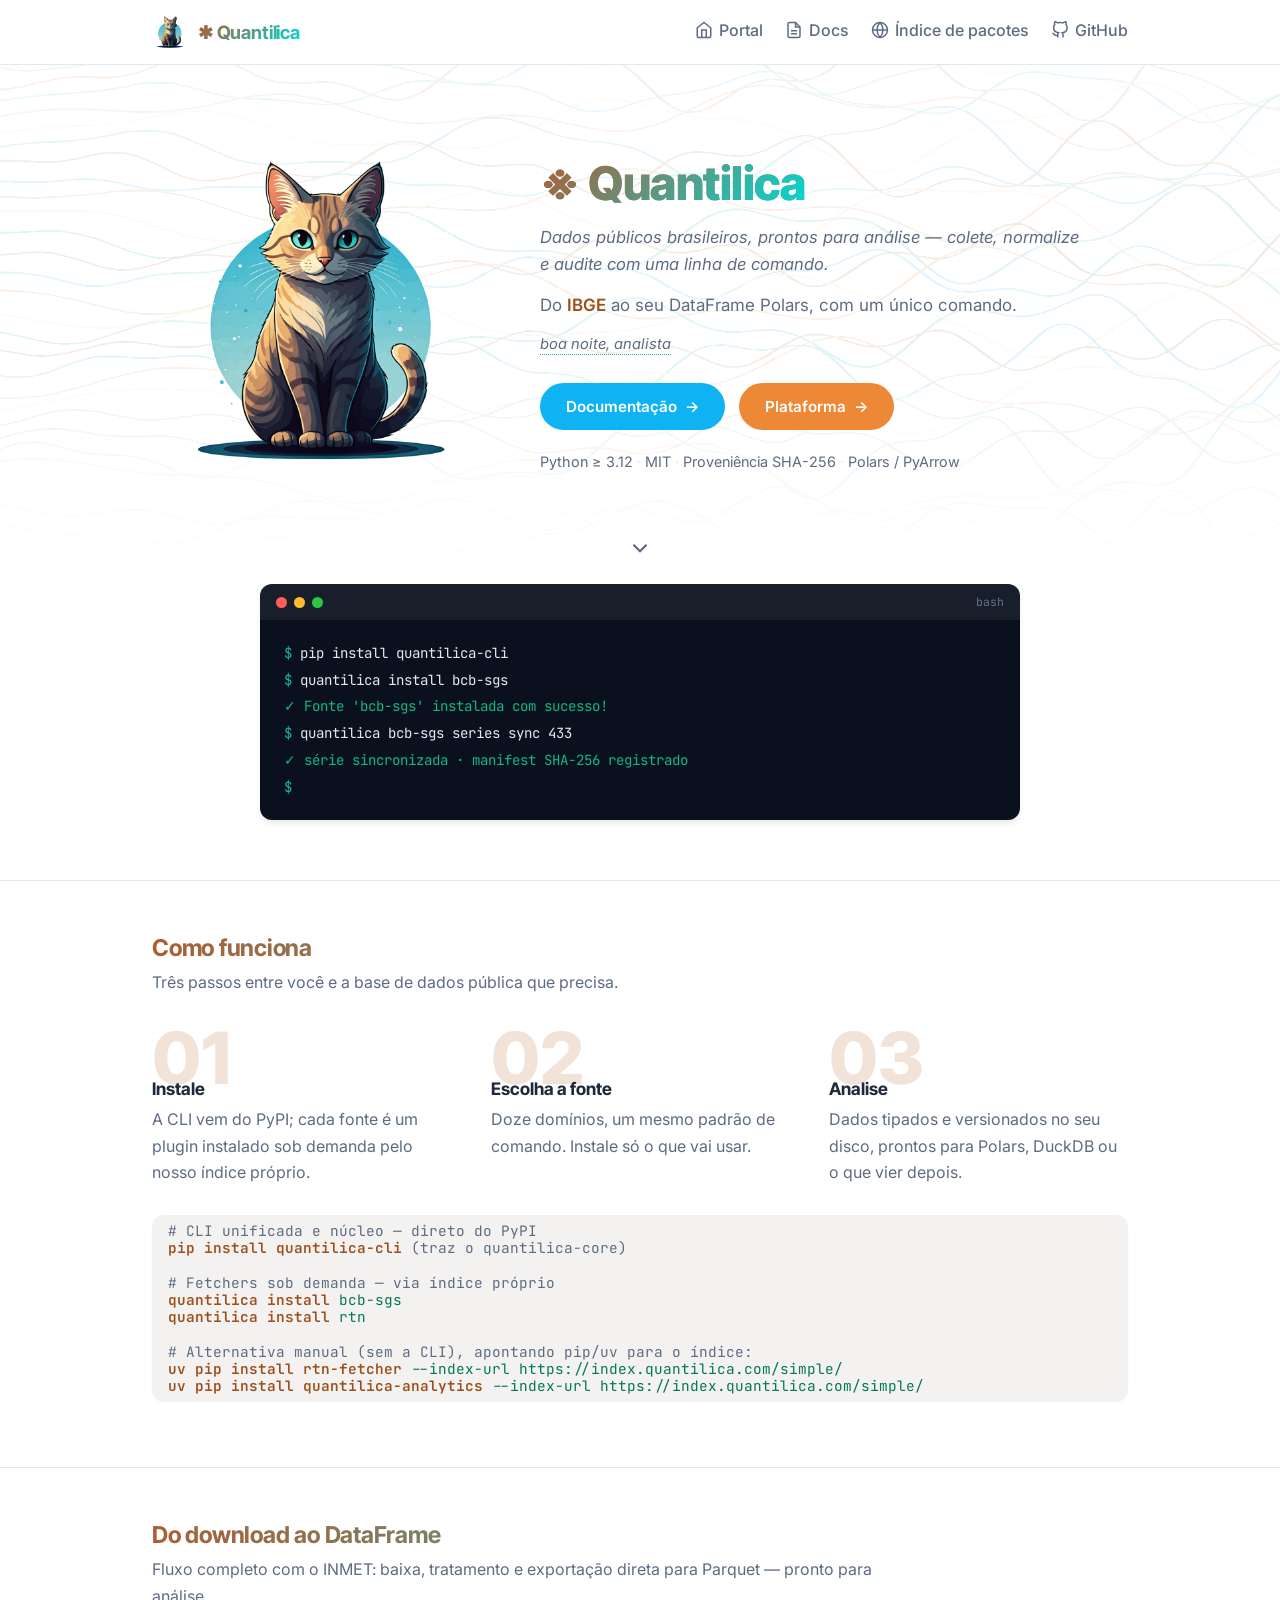
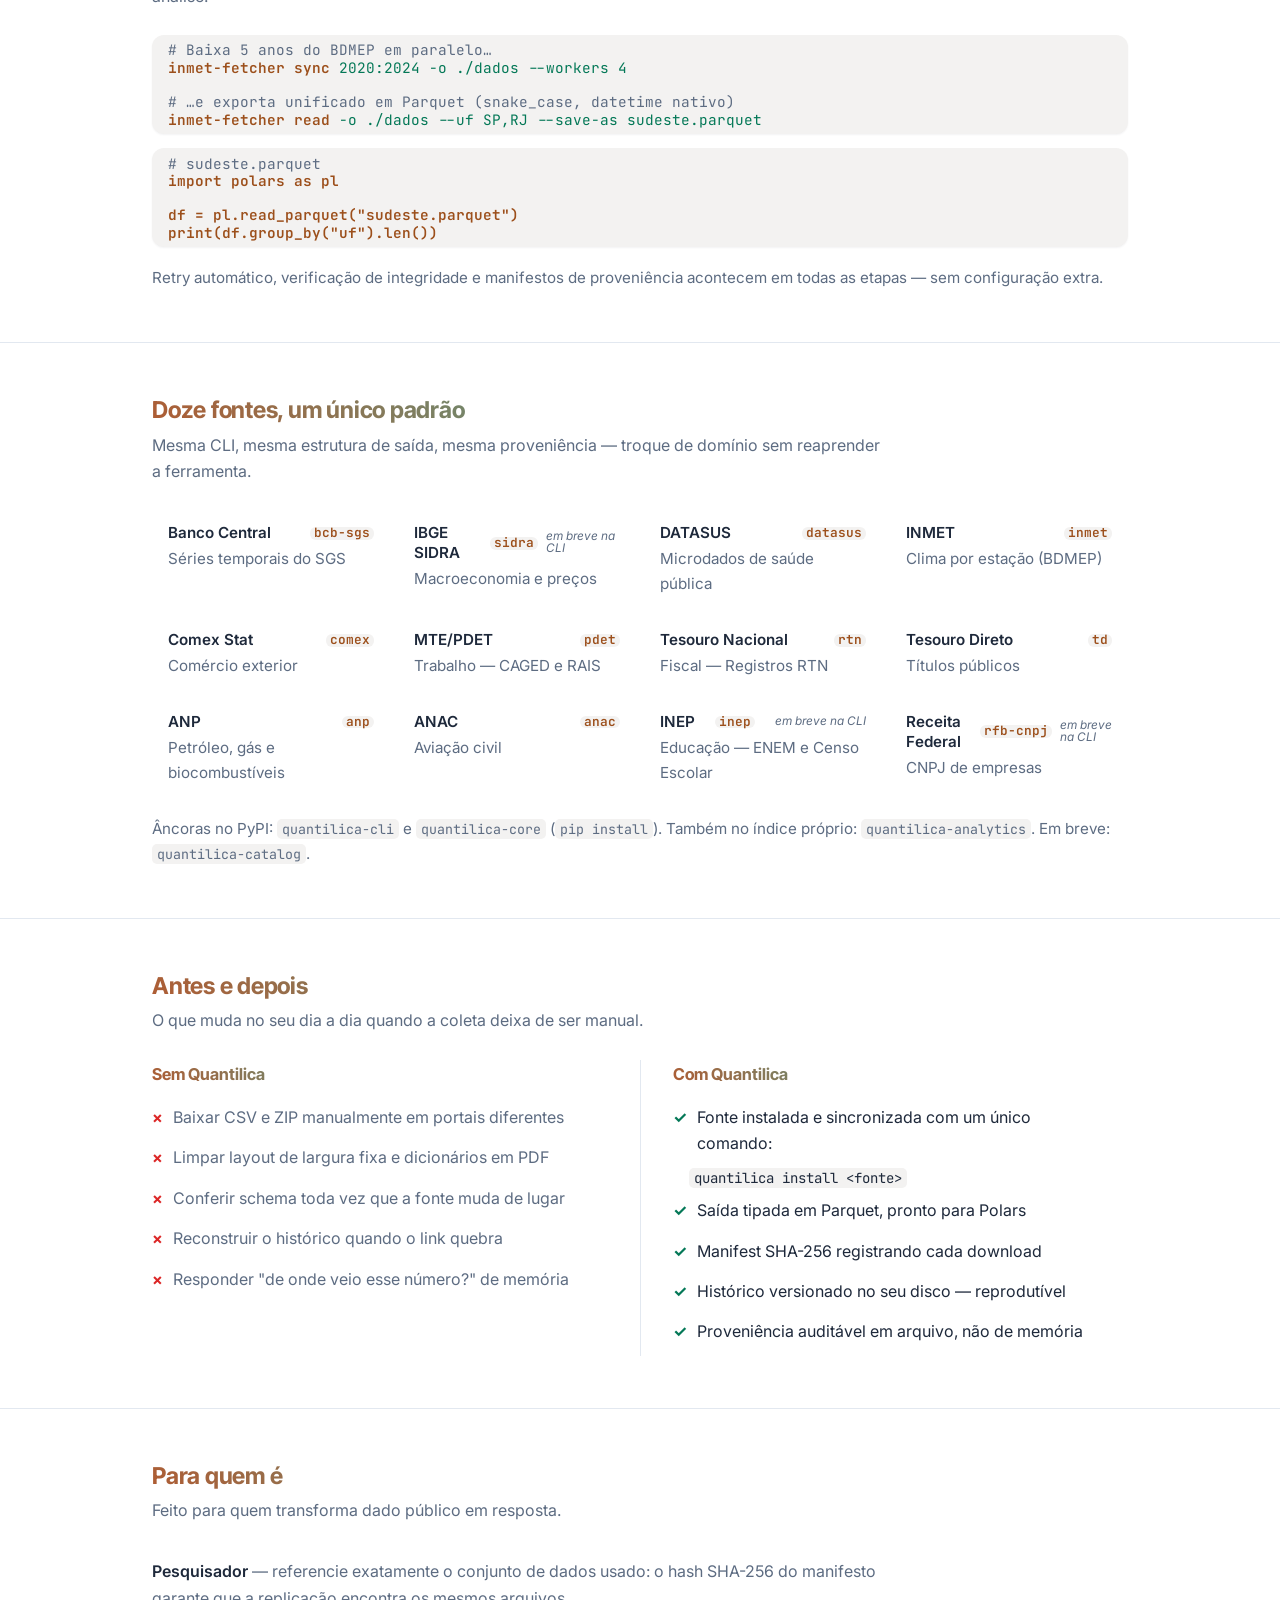
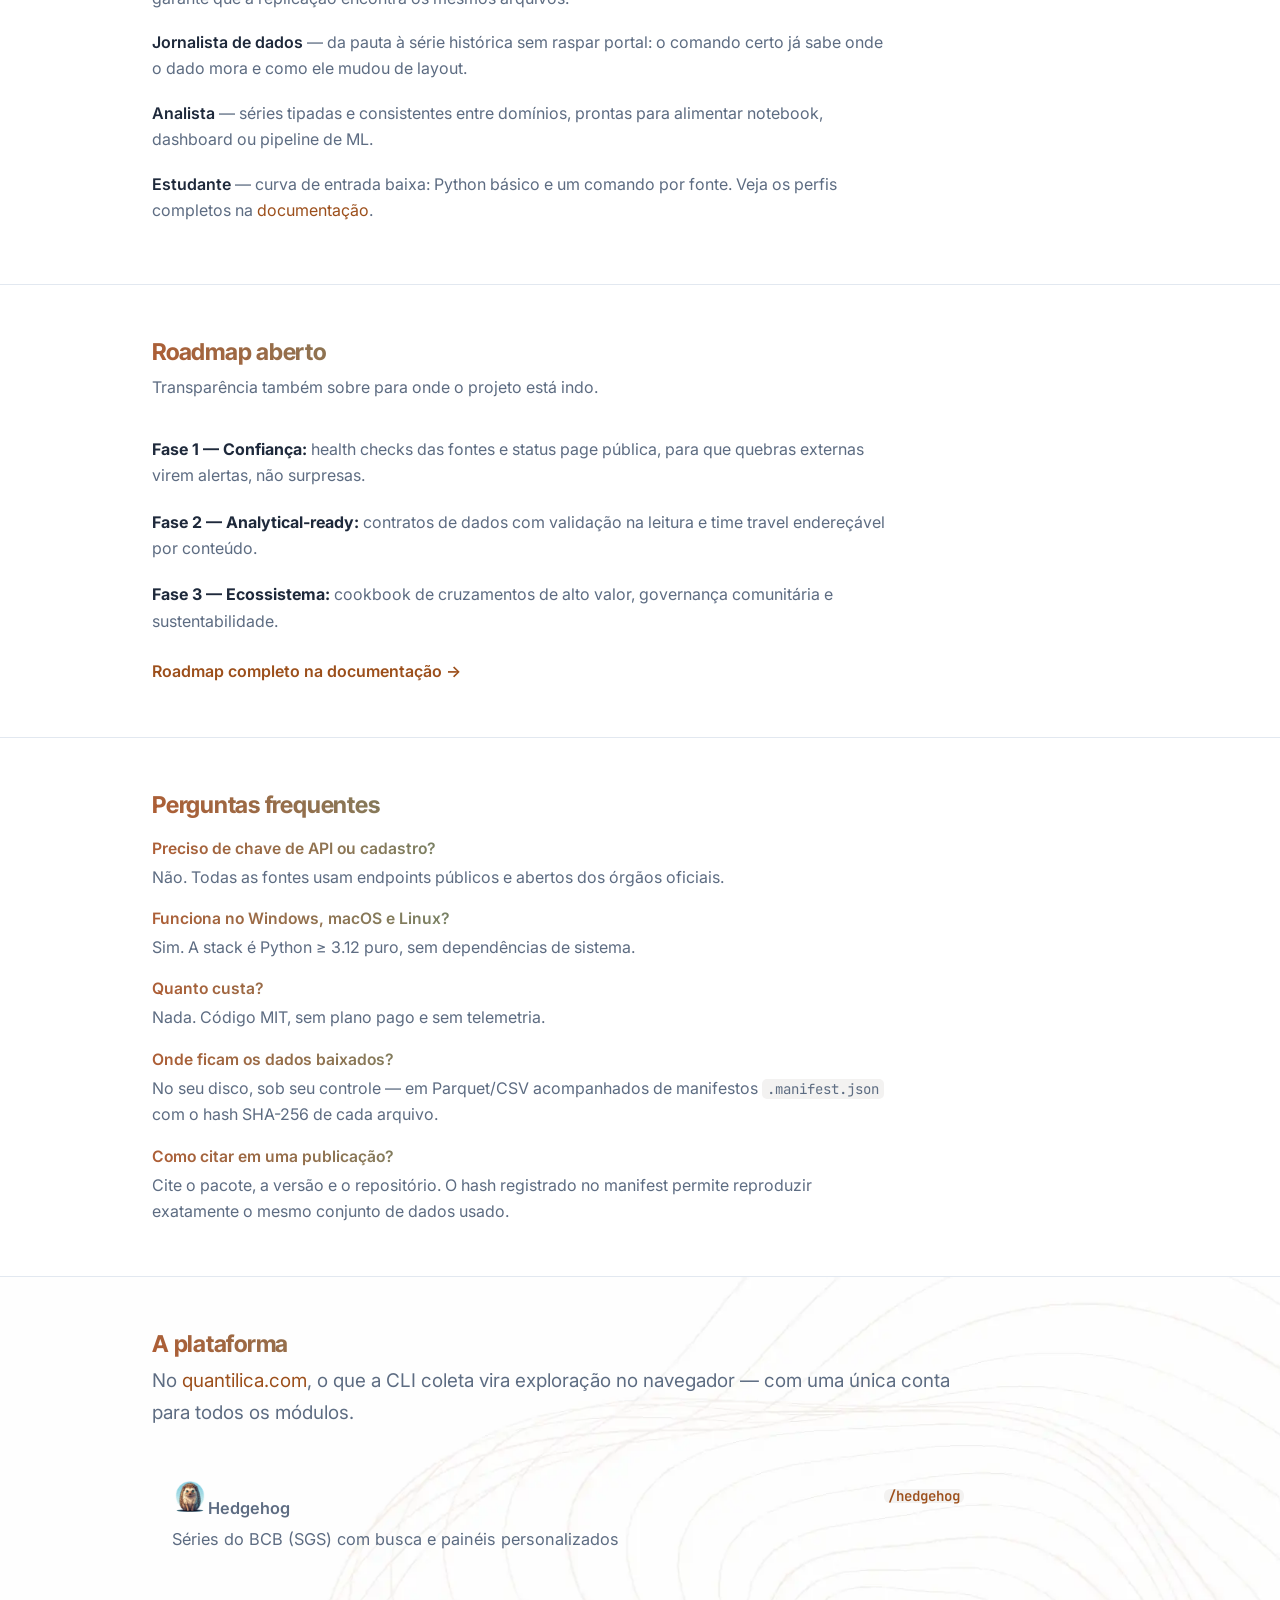
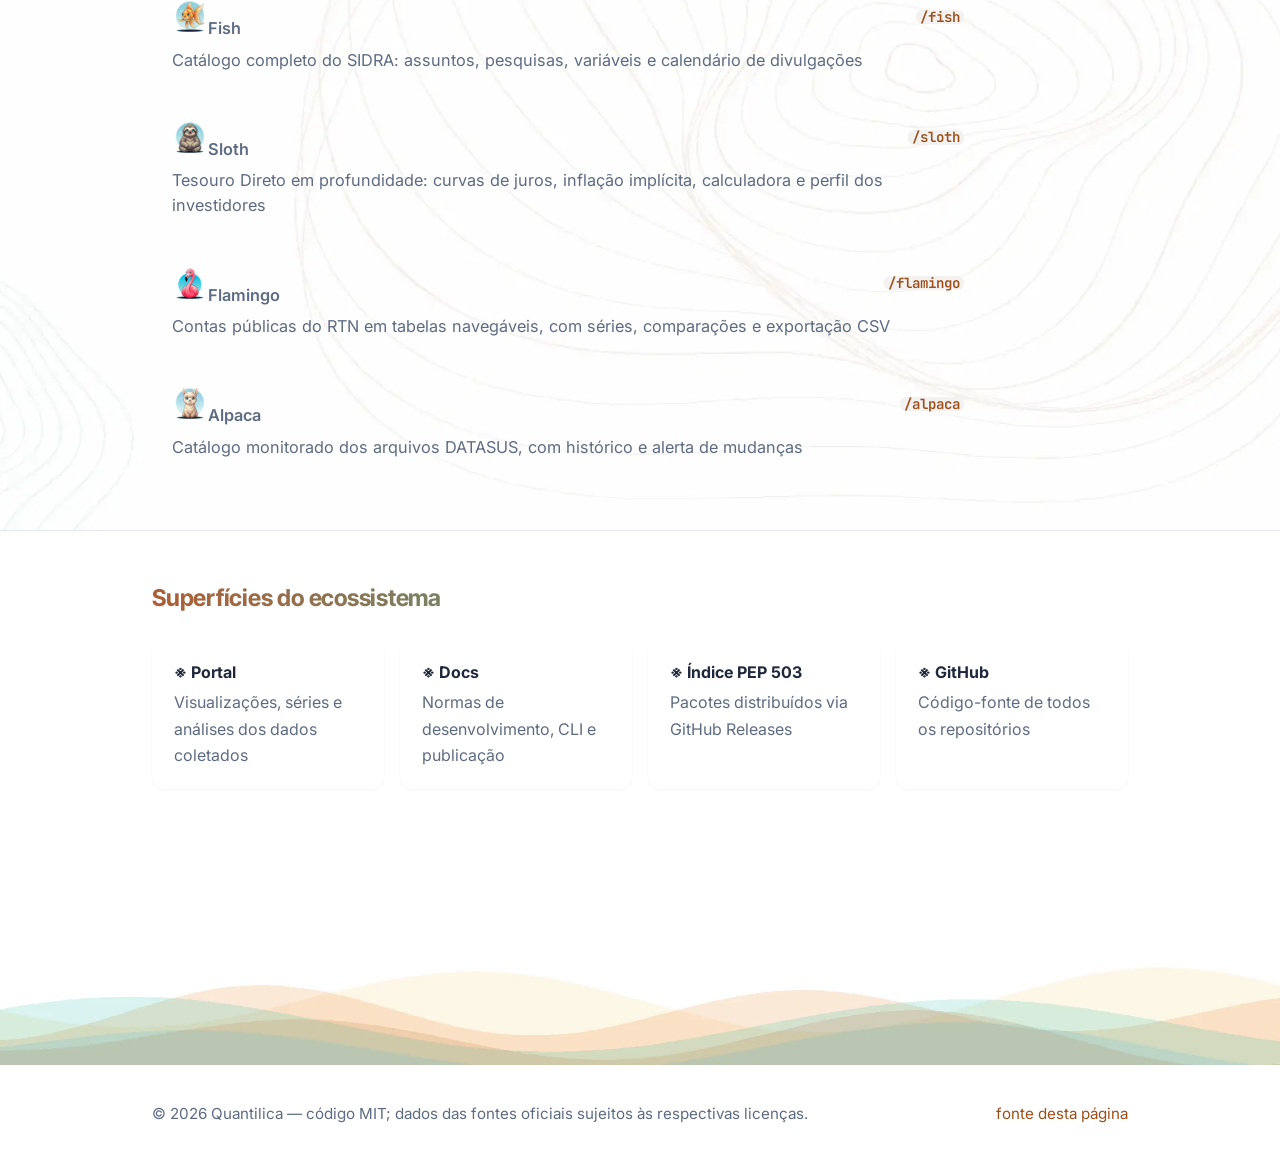
==== commit edb0c1dc: "Update CTA colors and add platform button" ====
--- a/index.html
+++ b/index.html
@@ -137,12 +137,21 @@
     .btn-primary {
       display: inline-flex; align-items: center; gap: 8px;
       margin-top: 26px; padding: 11px 26px;
-      background: var(--primary-dark); color: #fff;
+      background: var(--ocean); color: #fff;
       font-weight: 600; font-size: .95rem;
       border-radius: 999px; text-decoration: none;
       transition: background .2s ease;
     }
-    .btn-primary:hover { background: #7F3F14; color: #fff; text-decoration: none; }
+    .btn-primary:hover { background: var(--primary); color: #fff; text-decoration: none; }
+    .btn-secondary {
+      display: inline-flex; align-items: center; gap: 8px;
+      margin-top: 26px; padding: 11px 26px; margin-left: 10px;
+      background: var(--primary); color: #fff;
+      font-weight: 600; font-size: .95rem;
+      border-radius: 999px; text-decoration: none;
+      transition: background .2s ease;
+    }
+    .btn-secondary:hover { background: var(--primary-dark); color: #fff; text-decoration: none; }
     .hero-meta { margin-top: 20px; color: var(--muted); font-size: .90rem; }
     .hero-meta span { color: var(--border); }
     .scroll-cue {
@@ -403,7 +412,8 @@
           <h1><span class="grad-text">&#8251; Quantilica</span></h1>
           <p class="hero-sub">Dados públicos brasileiros, prontos para análise &mdash; colete, normalize e audite com uma linha de comando.</p>
           <p class="tagline">Do <span class="sr-only">IBGE, Banco Central, DATASUS, INMET e outras fontes públicas</span><span class="rotate-word" aria-hidden="true" data-words='["IBGE","Banco Central","DATASUS","INMET","Comex Stat","ANP","ANAC","Tesouro Nacional","Receita Federal"]'>IBGE</span> ao seu DataFrame Polars, com um único comando.</p>
-          <a class="btn-primary" href="https://docs.quantilica.com/">Documenta&ccedil;&atilde;o <span aria-hidden="true">&rarr;</span></a>
+          <a class="btn-primary" href="https://docs.quantilica.com/">Documentação <span aria-hidden="true">&rarr;</span></a>
+          <a class="btn-secondary" href="https://quantilica.com/">Plataforma <span aria-hidden="true">&rarr;</span></a>
           <p class="hero-meta">Python &ge; 3.12 <span>&middot;</span> MIT <span>&middot;</span> Proveni&ecirc;ncia SHA-256 <span>&middot;</span> Polars / PyArrow</p>
         </div>
       </div>
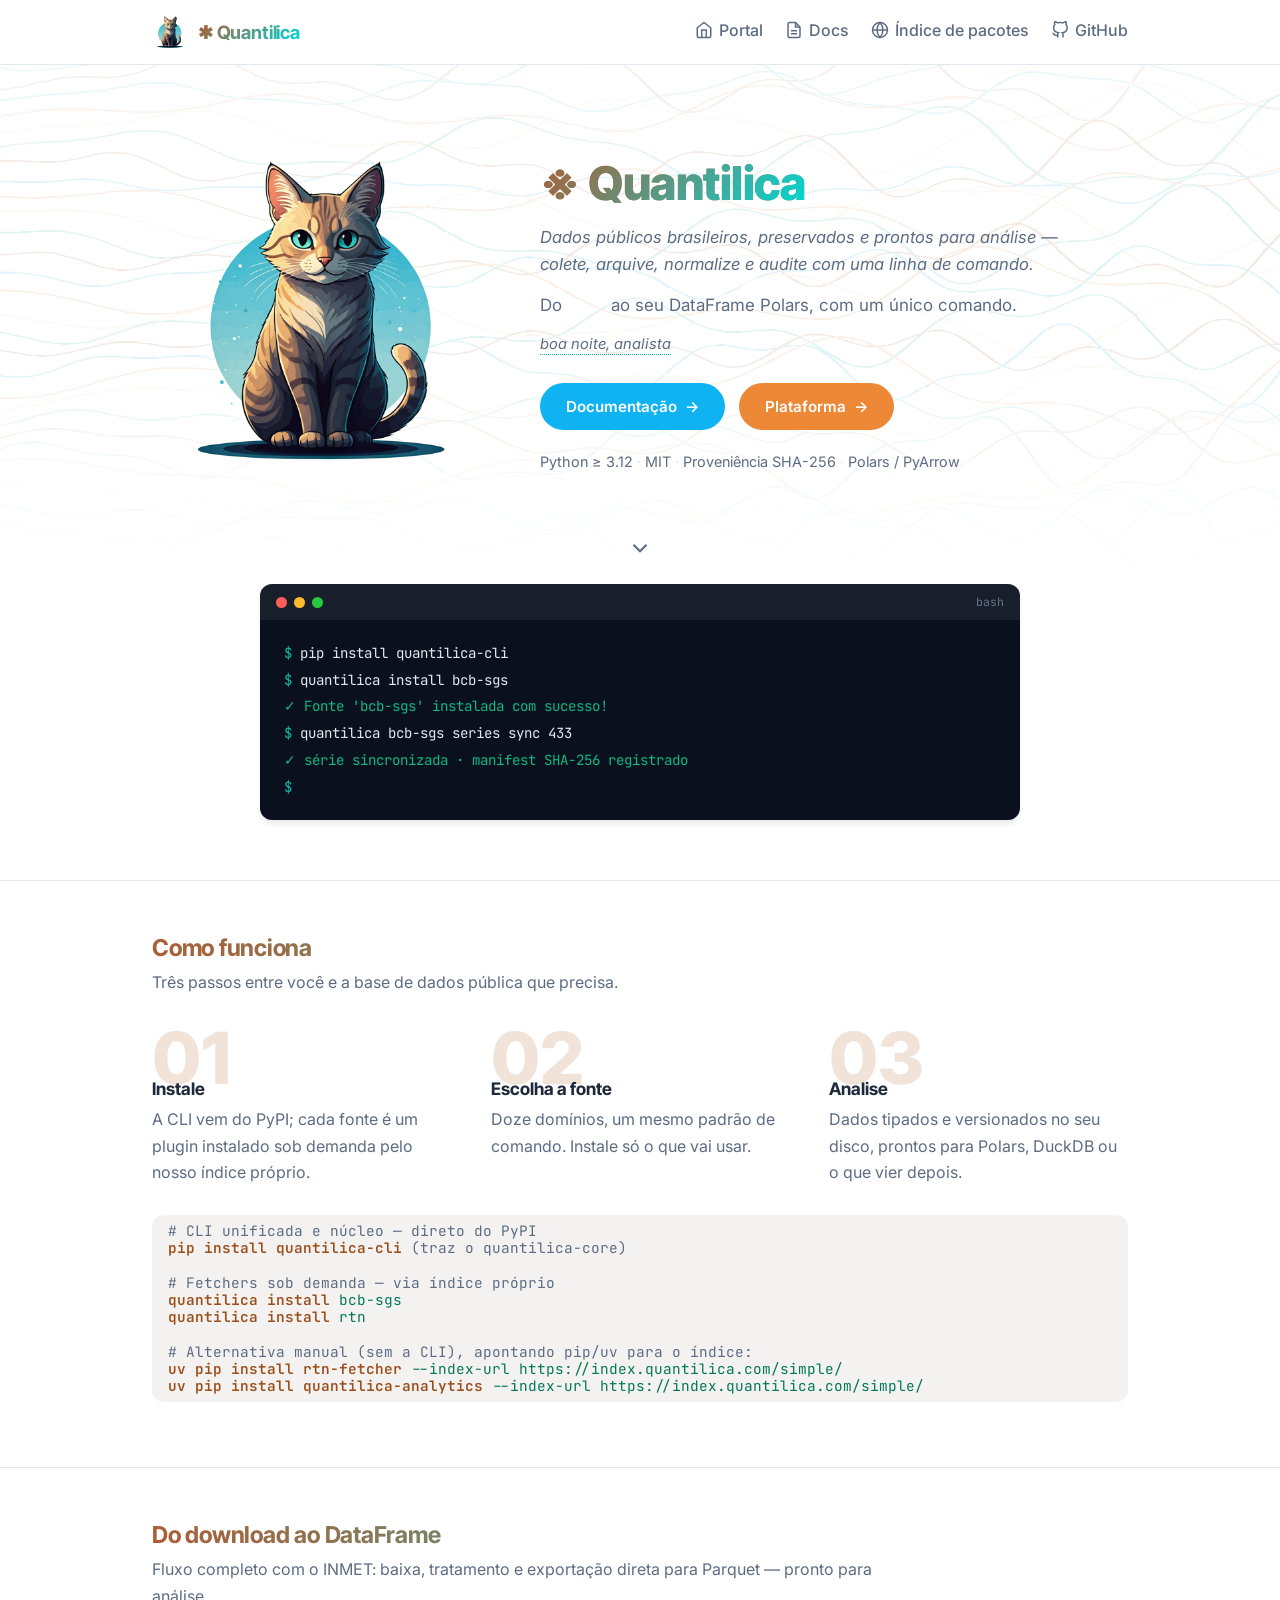
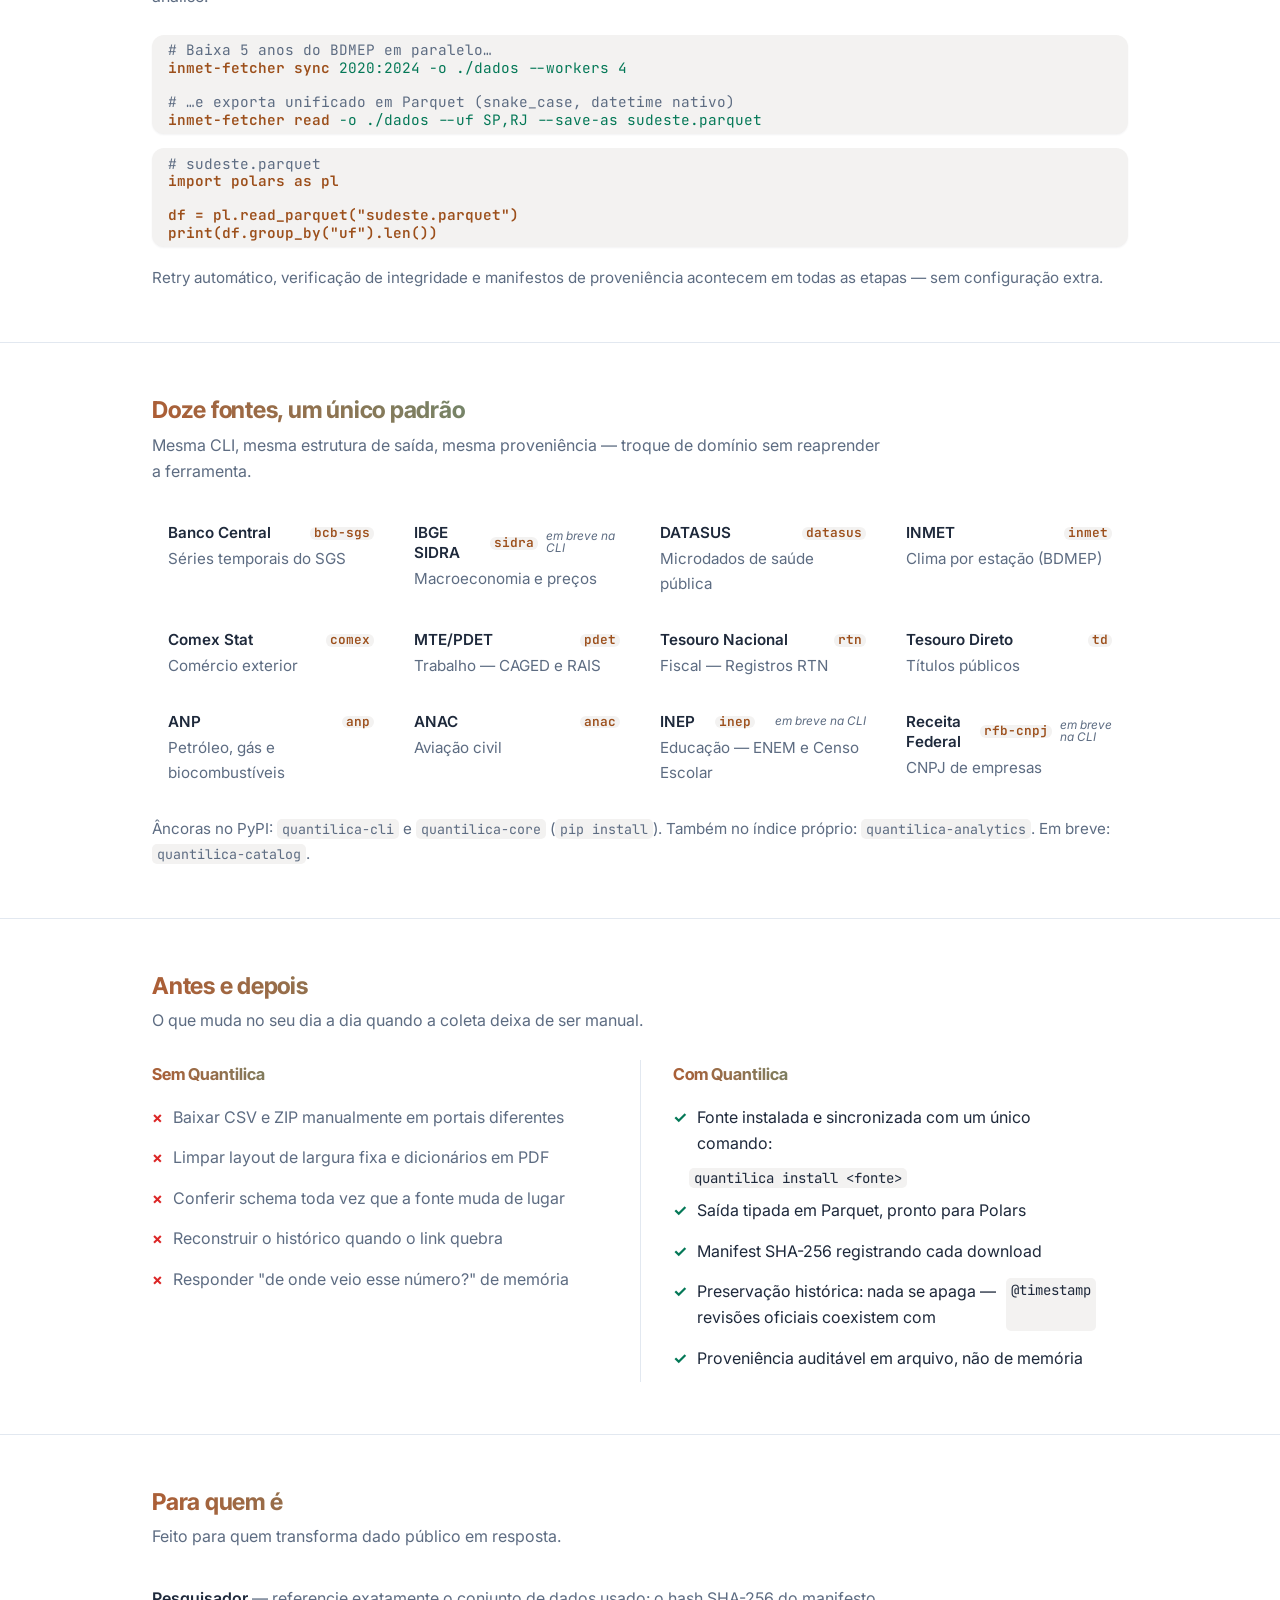
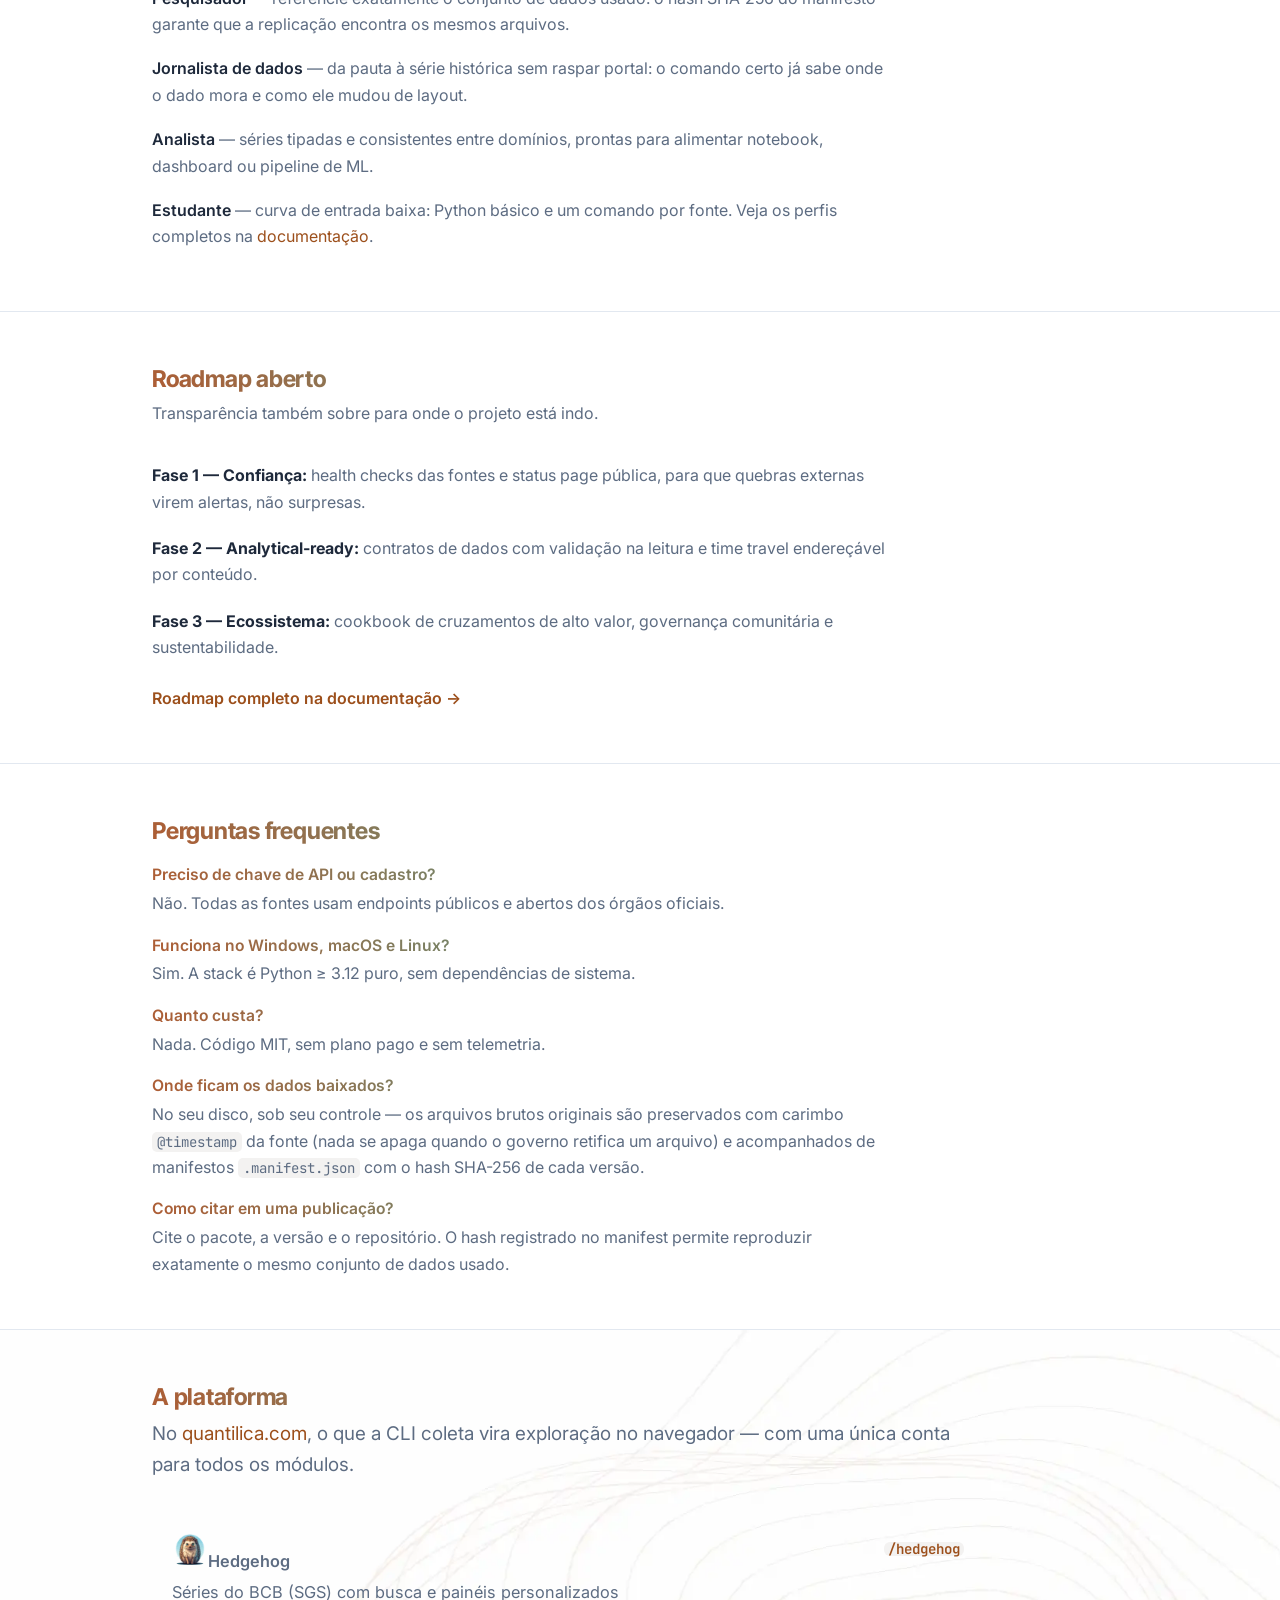
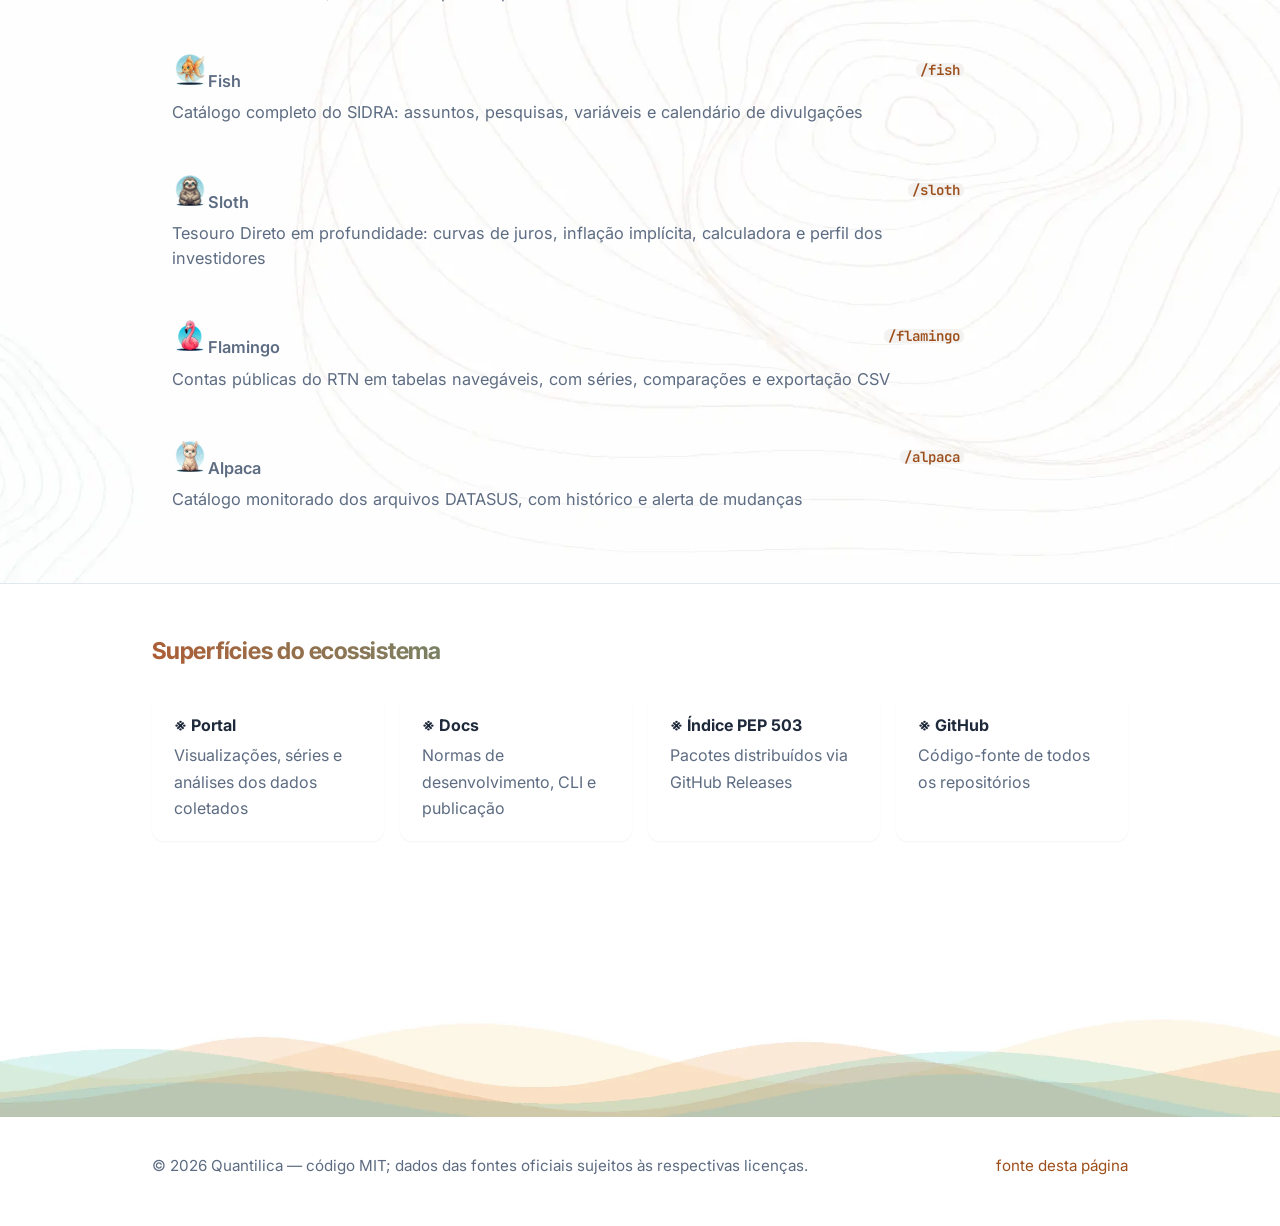
==== commit 2e0ea763: "docs: destaca preservacao historica e imutabilidade dos dados brutos na landing page" ====
--- a/index.html
+++ b/index.html
@@ -410,7 +410,7 @@
         </div>
         <div class="hero-text">
           <h1><span class="grad-text">&#8251; Quantilica</span></h1>
-          <p class="hero-sub">Dados públicos brasileiros, prontos para análise &mdash; colete, normalize e audite com uma linha de comando.</p>
+          <p class="hero-sub">Dados públicos brasileiros, preservados e prontos para análise &mdash; colete, arquive, normalize e audite com uma linha de comando.</p>
           <p class="tagline">Do <span class="sr-only">IBGE, Banco Central, DATASUS, INMET e outras fontes públicas</span><span class="rotate-word" aria-hidden="true" data-words='["IBGE","Banco Central","DATASUS","INMET","Comex Stat","ANP","ANAC","Tesouro Nacional","Receita Federal"]'>IBGE</span> ao seu DataFrame Polars, com um único comando.</p>
           <a class="btn-primary" href="https://docs.quantilica.com/">Documentação <span aria-hidden="true">&rarr;</span></a>
           <a class="btn-secondary" href="https://quantilica.com/">Plataforma <span aria-hidden="true">&rarr;</span></a>
@@ -535,7 +535,7 @@
             &nbsp;&nbsp;&nbsp;&nbsp;<code>quantilica install &lt;fonte&gt;</code>
             <li>Saída tipada em Parquet, pronto para Polars</li>
             <li>Manifest SHA-256 registrando cada download</li>
-            <li>Hist&oacute;rico versionado no seu disco &mdash; reprodut&iacute;vel</li>
+            <li>Preserva&ccedil;&atilde;o hist&oacute;rica: nada se apaga &mdash; revis&otilde;es oficiais coexistem com <code>@timestamp</code></li>
             <li>Proveni&ecirc;ncia audit&aacute;vel em arquivo, n&atilde;o de mem&oacute;ria</li>
           </ul>
         </div>
@@ -580,7 +580,7 @@
         <h3>Quanto custa?</h3>
         <p>Nada. C&oacute;digo MIT, sem plano pago e sem telemetria.</p>
         <h3>Onde ficam os dados baixados?</h3>
-        <p>No seu disco, sob seu controle &mdash; em Parquet/CSV acompanhados de manifestos <code>.manifest.json</code> com o hash SHA-256 de cada arquivo.</p>
+        <p>No seu disco, sob seu controle &mdash; os arquivos brutos originais s&atilde;o preservados com carimbo <code>@timestamp</code> da fonte (nada se apaga quando o governo retifica um arquivo) e acompanhados de manifestos <code>.manifest.json</code> com o hash SHA-256 de cada vers&atilde;o.</p>
         <h3>Como citar em uma publica&ccedil;&atilde;o?</h3>
         <p>Cite o pacote, a vers&atilde;o e o reposit&oacute;rio. O hash registrado no manifest permite reproduzir exatamente o mesmo conjunto de dados usado.</p>
       </div>
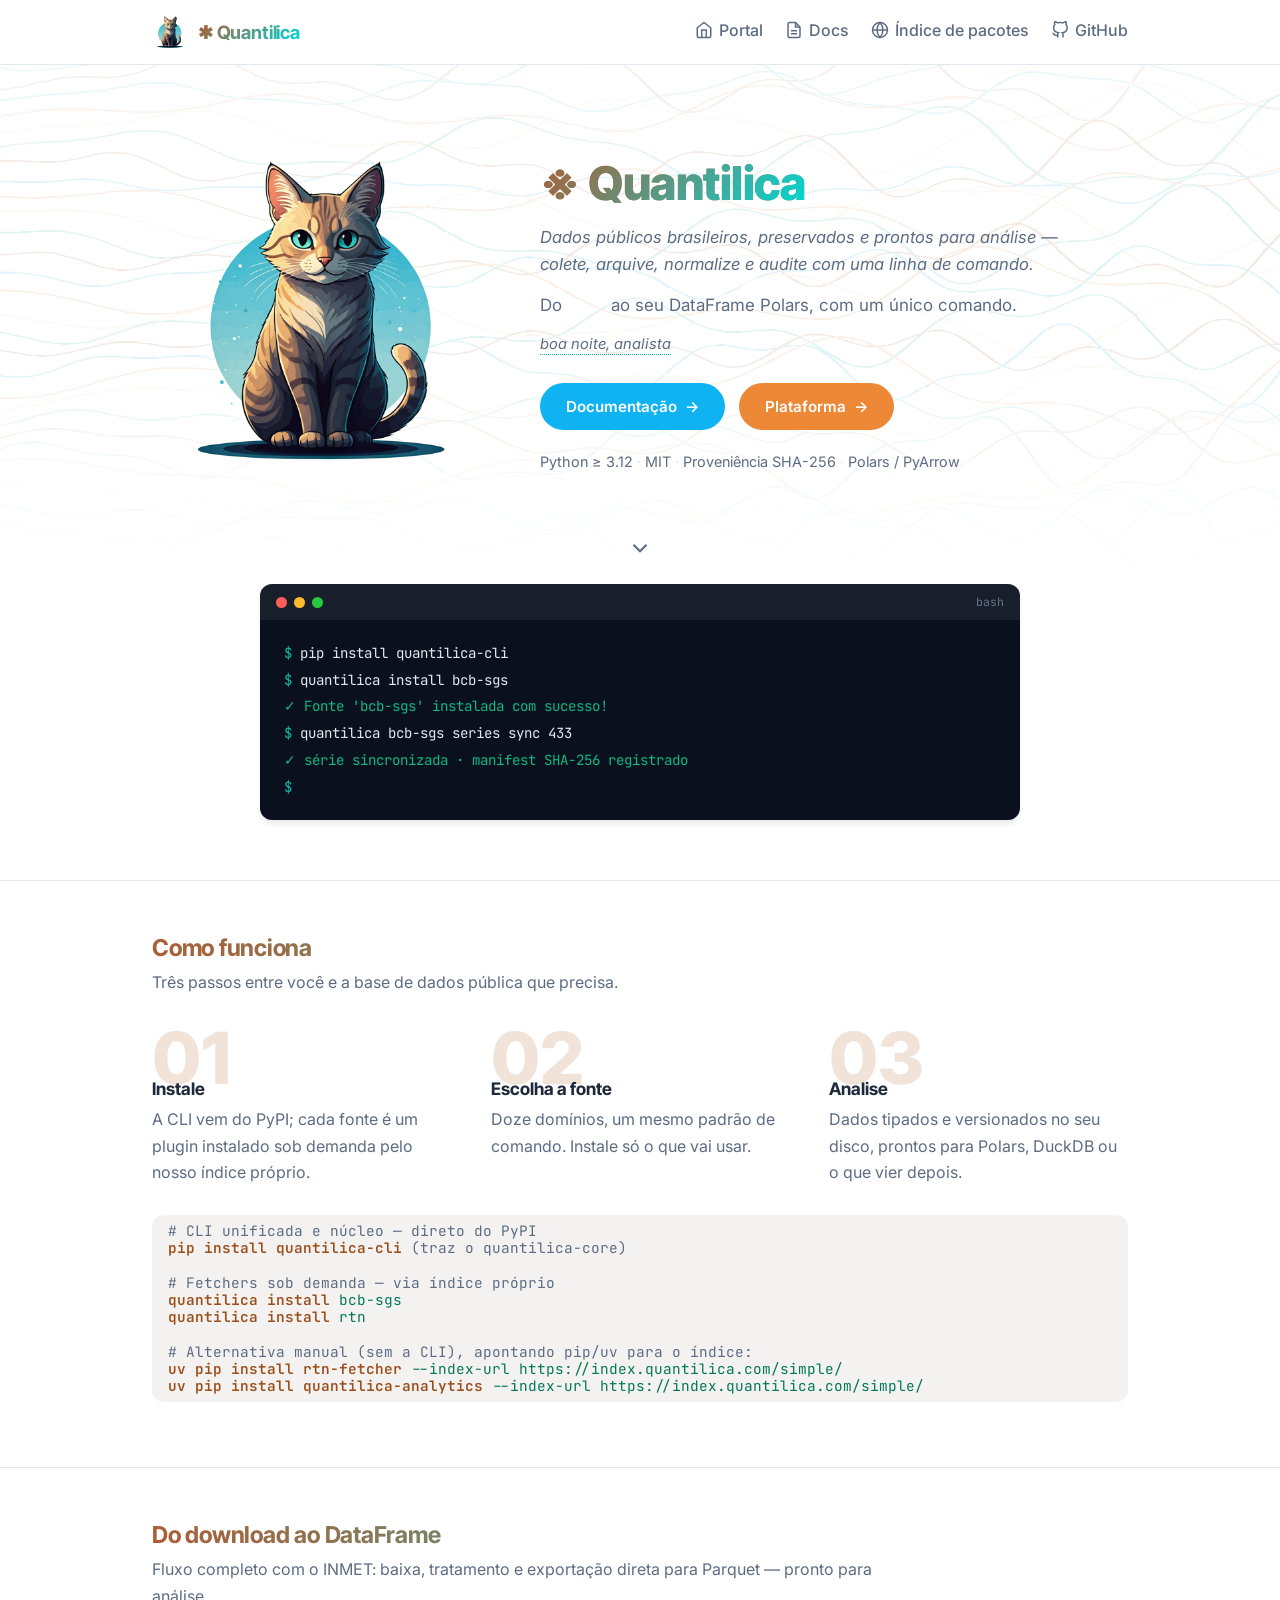
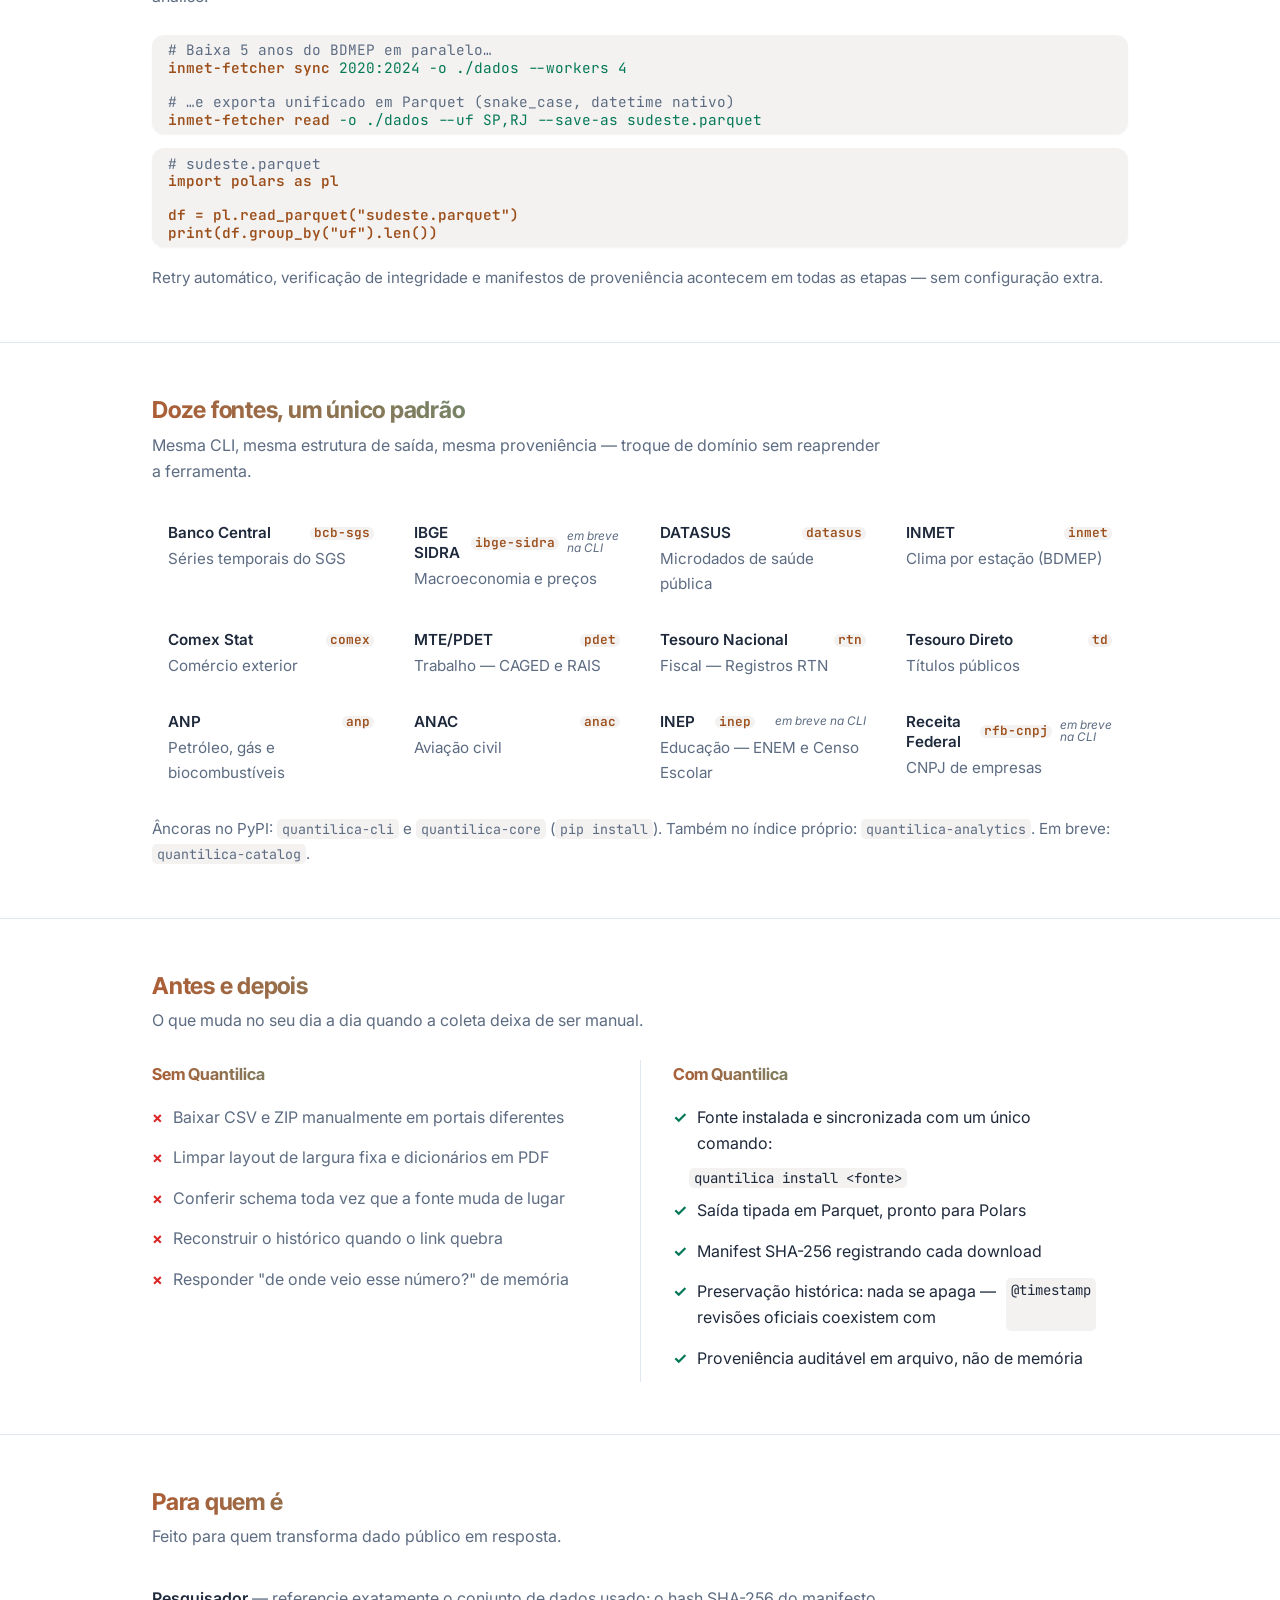
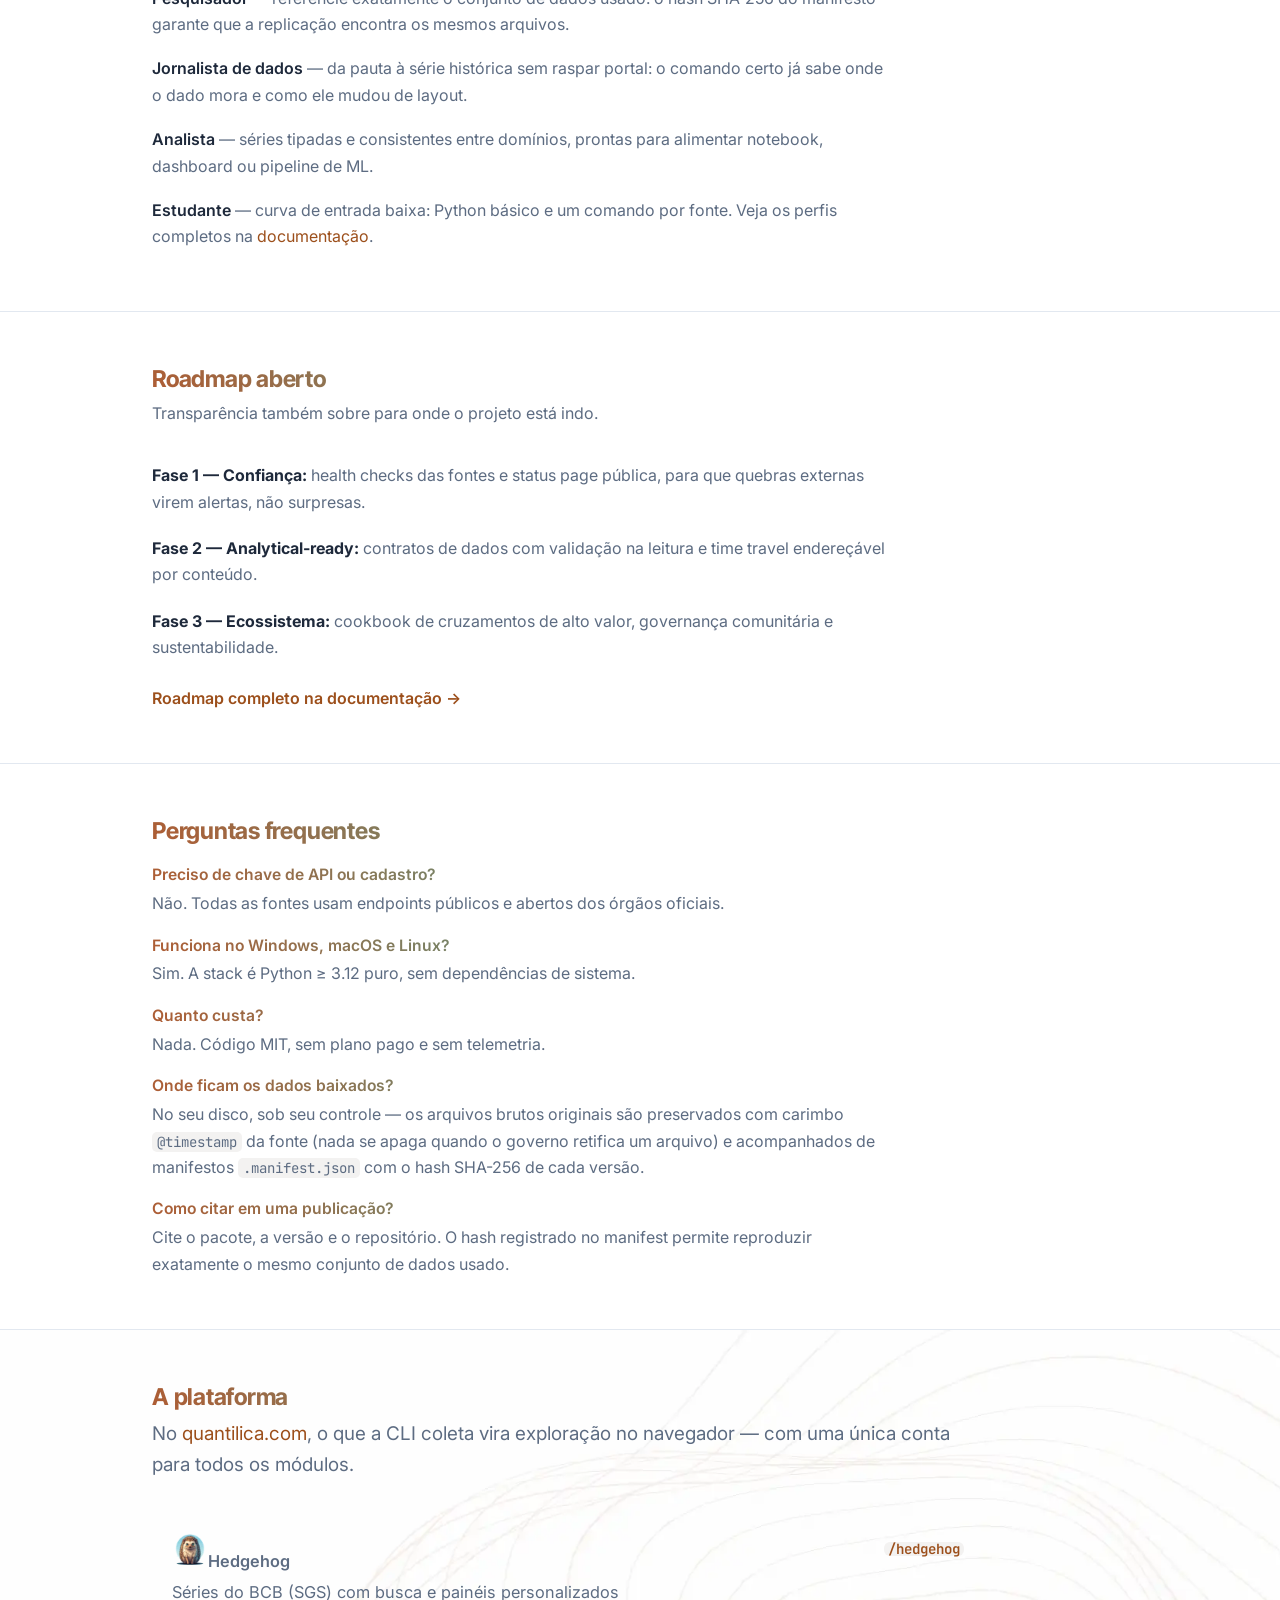
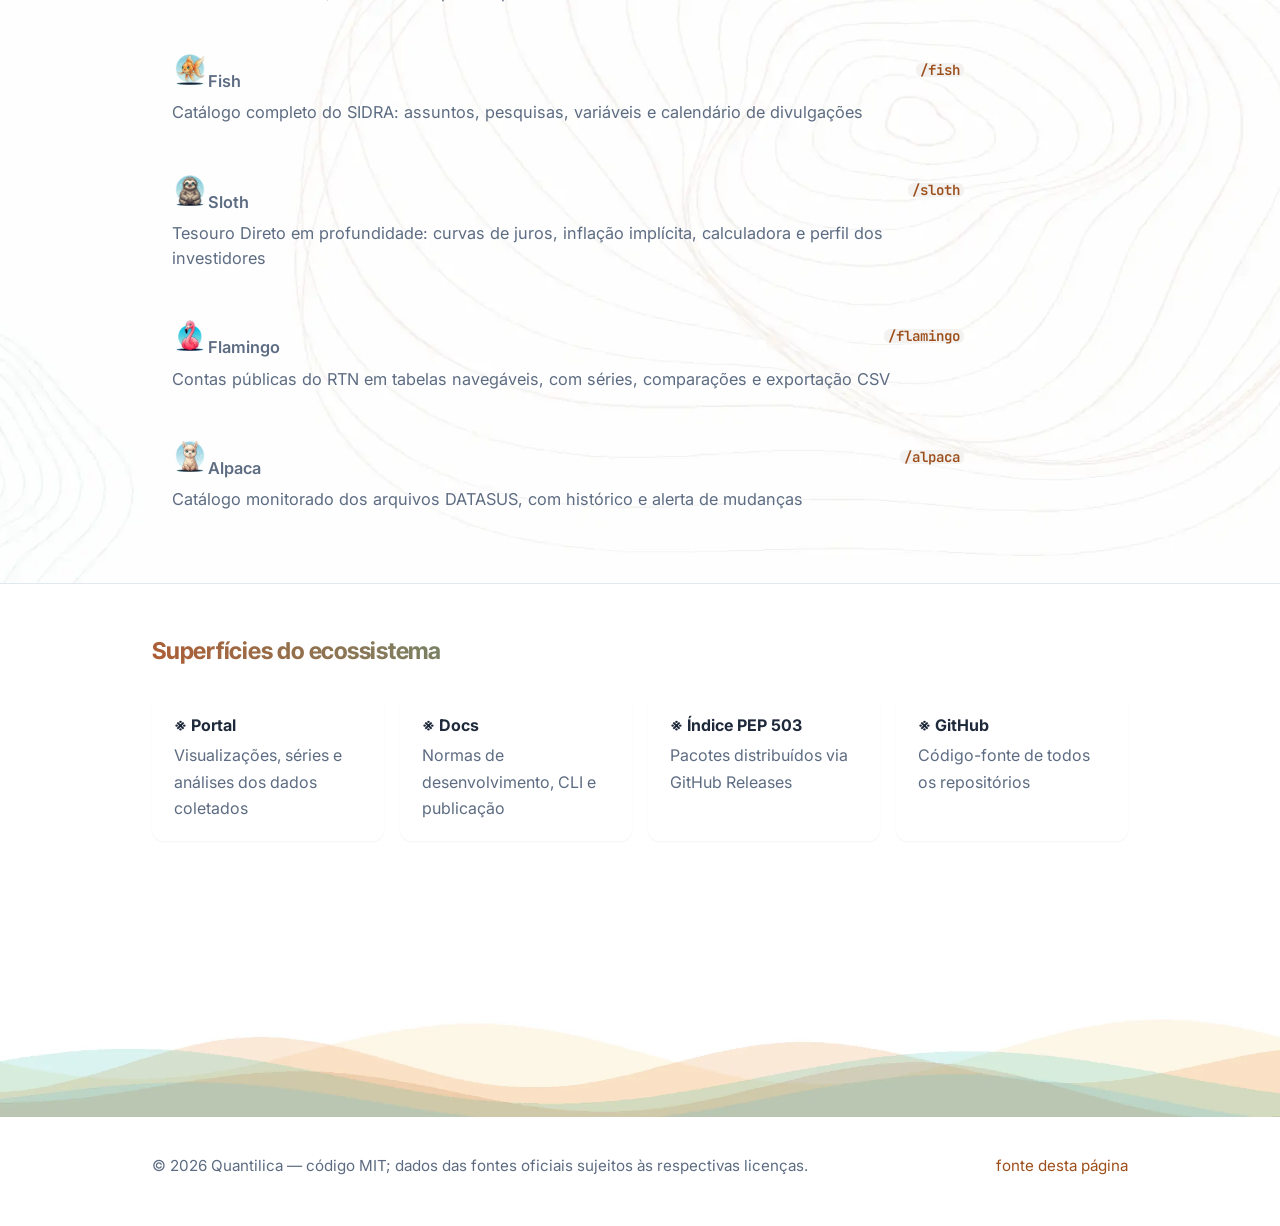
==== commit d6611efc: "docs: usa o nome novo ibge-sidra-fetcher no site e nos releases O cartão da fonte aponta para a pági" ====
--- a/index.html
+++ b/index.html
@@ -497,7 +497,7 @@
       <p class="lead">Mesma CLI, mesma estrutura de sa&iacute;da, mesma proveni&ecirc;ncia &mdash; troque de dom&iacute;nio sem reaprender a ferramenta.</p>
       <div class="fontes">
         <a class="fonte" href="https://docs.quantilica.com/bcb/bcb-sgs-fetcher/"><b>Banco Central <code>bcb-sgs</code></b><span>Séries temporais do SGS</span></a>
-        <a class="fonte" href="https://docs.quantilica.com/ibge/sidra-fetcher/"><b>IBGE SIDRA <code>sidra</code> <small>em breve na CLI</small></b><span>Macroeconomia e preços</span></a>
+        <a class="fonte" href="https://docs.quantilica.com/fontes/ibge/ibge-sidra-fetcher/"><b>IBGE SIDRA <code>ibge-sidra</code> <small>em breve na CLI</small></b><span>Macroeconomia e preços</span></a>
         <a class="fonte" href="https://docs.quantilica.com/saude/datasus-fetcher/"><b>DATASUS <code>datasus</code></b><span>Microdados de saúde pública</span></a>
         <a class="fonte" href="https://docs.quantilica.com/clima/inmet-fetcher/"><b>INMET <code>inmet</code></b><span>Clima por estação (BDMEP)</span></a>
         <a class="fonte" href="https://docs.quantilica.com/comex/comex-fetcher/"><b>Comex Stat <code>comex</code></b><span>Comércio exterior</span></a>
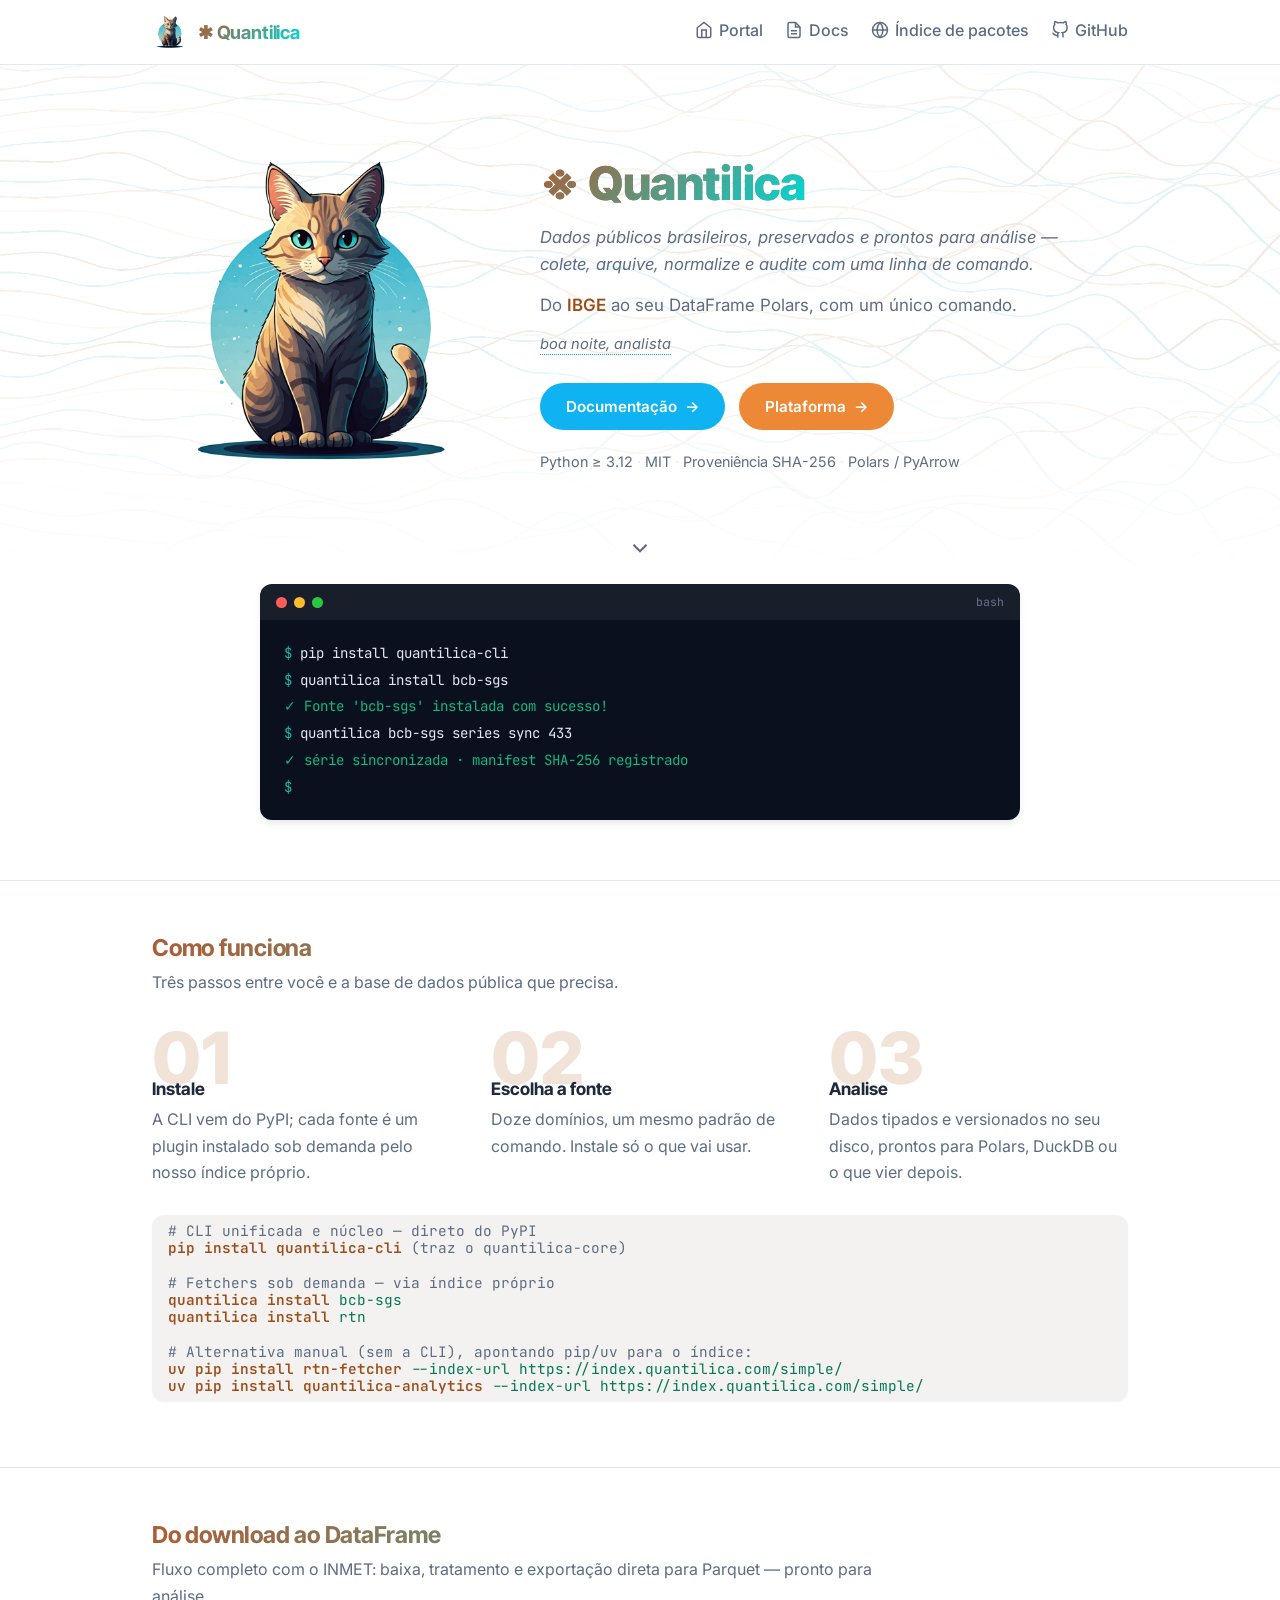
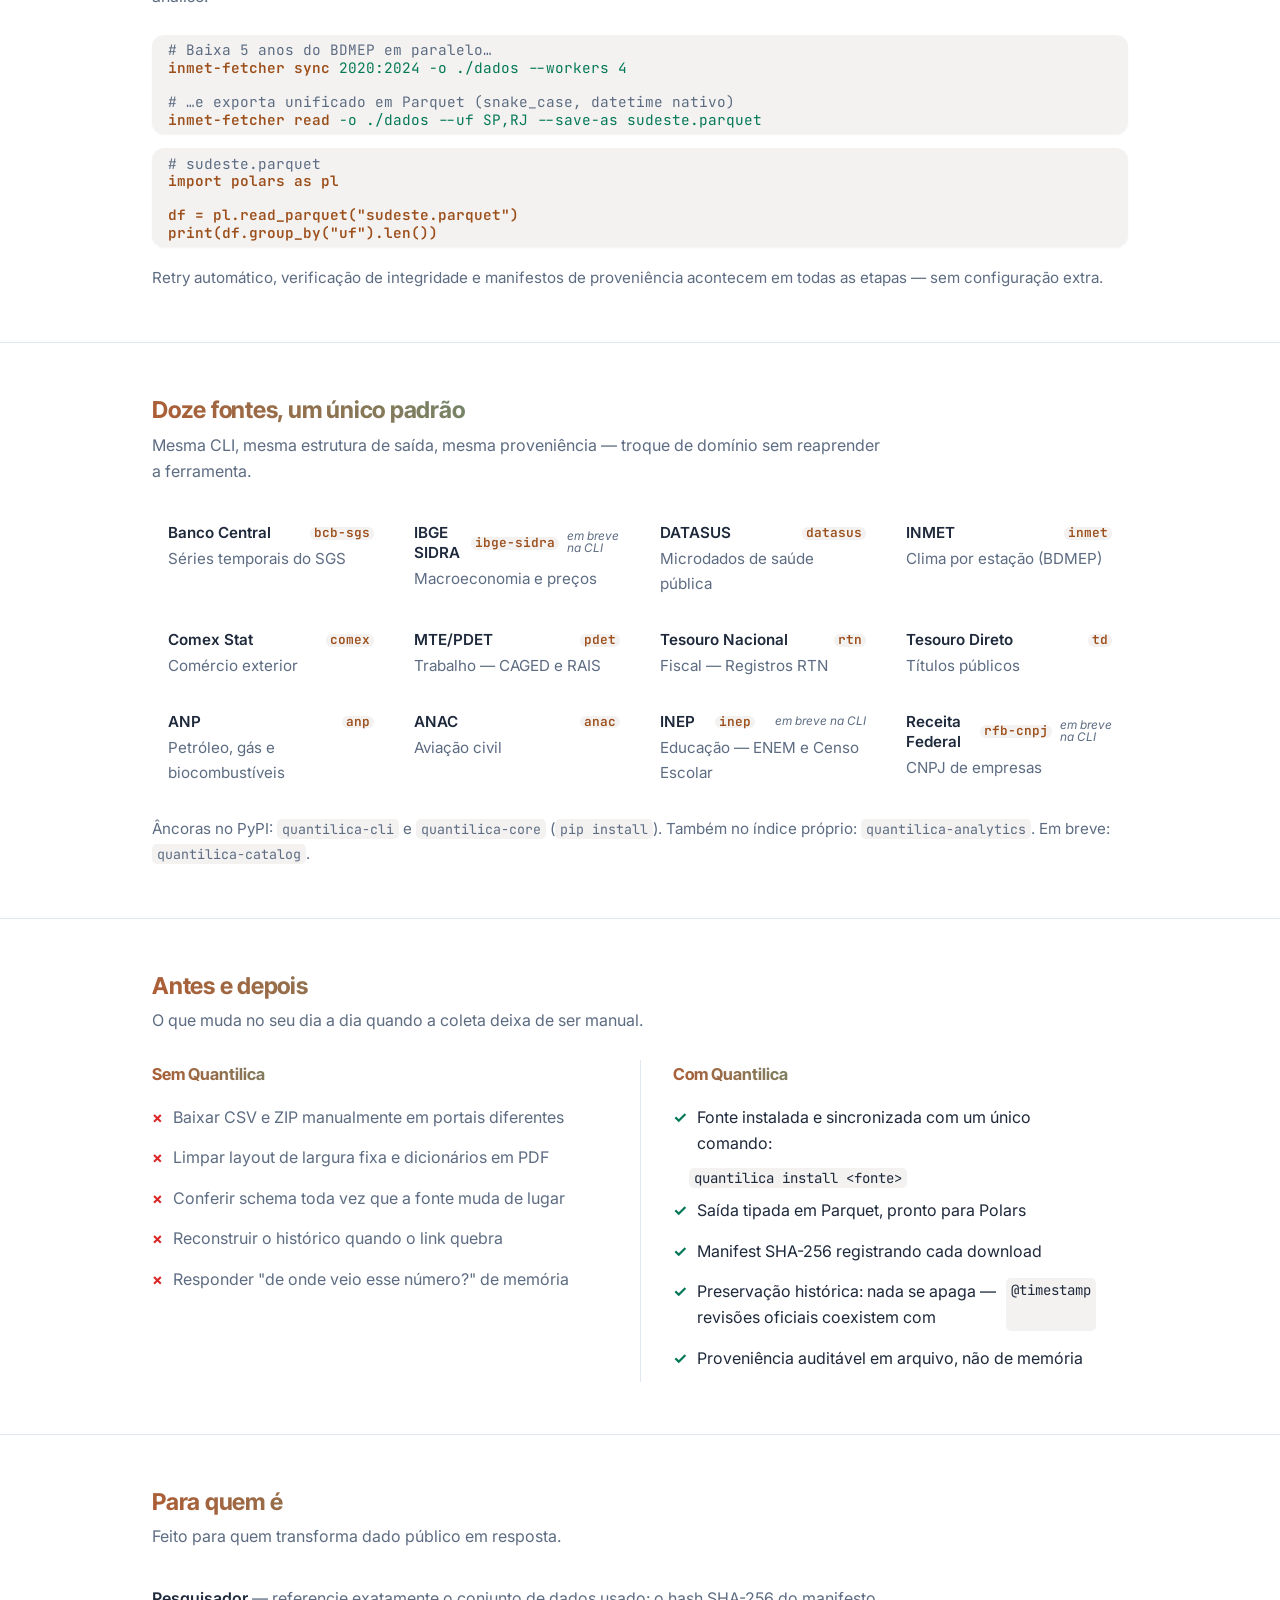
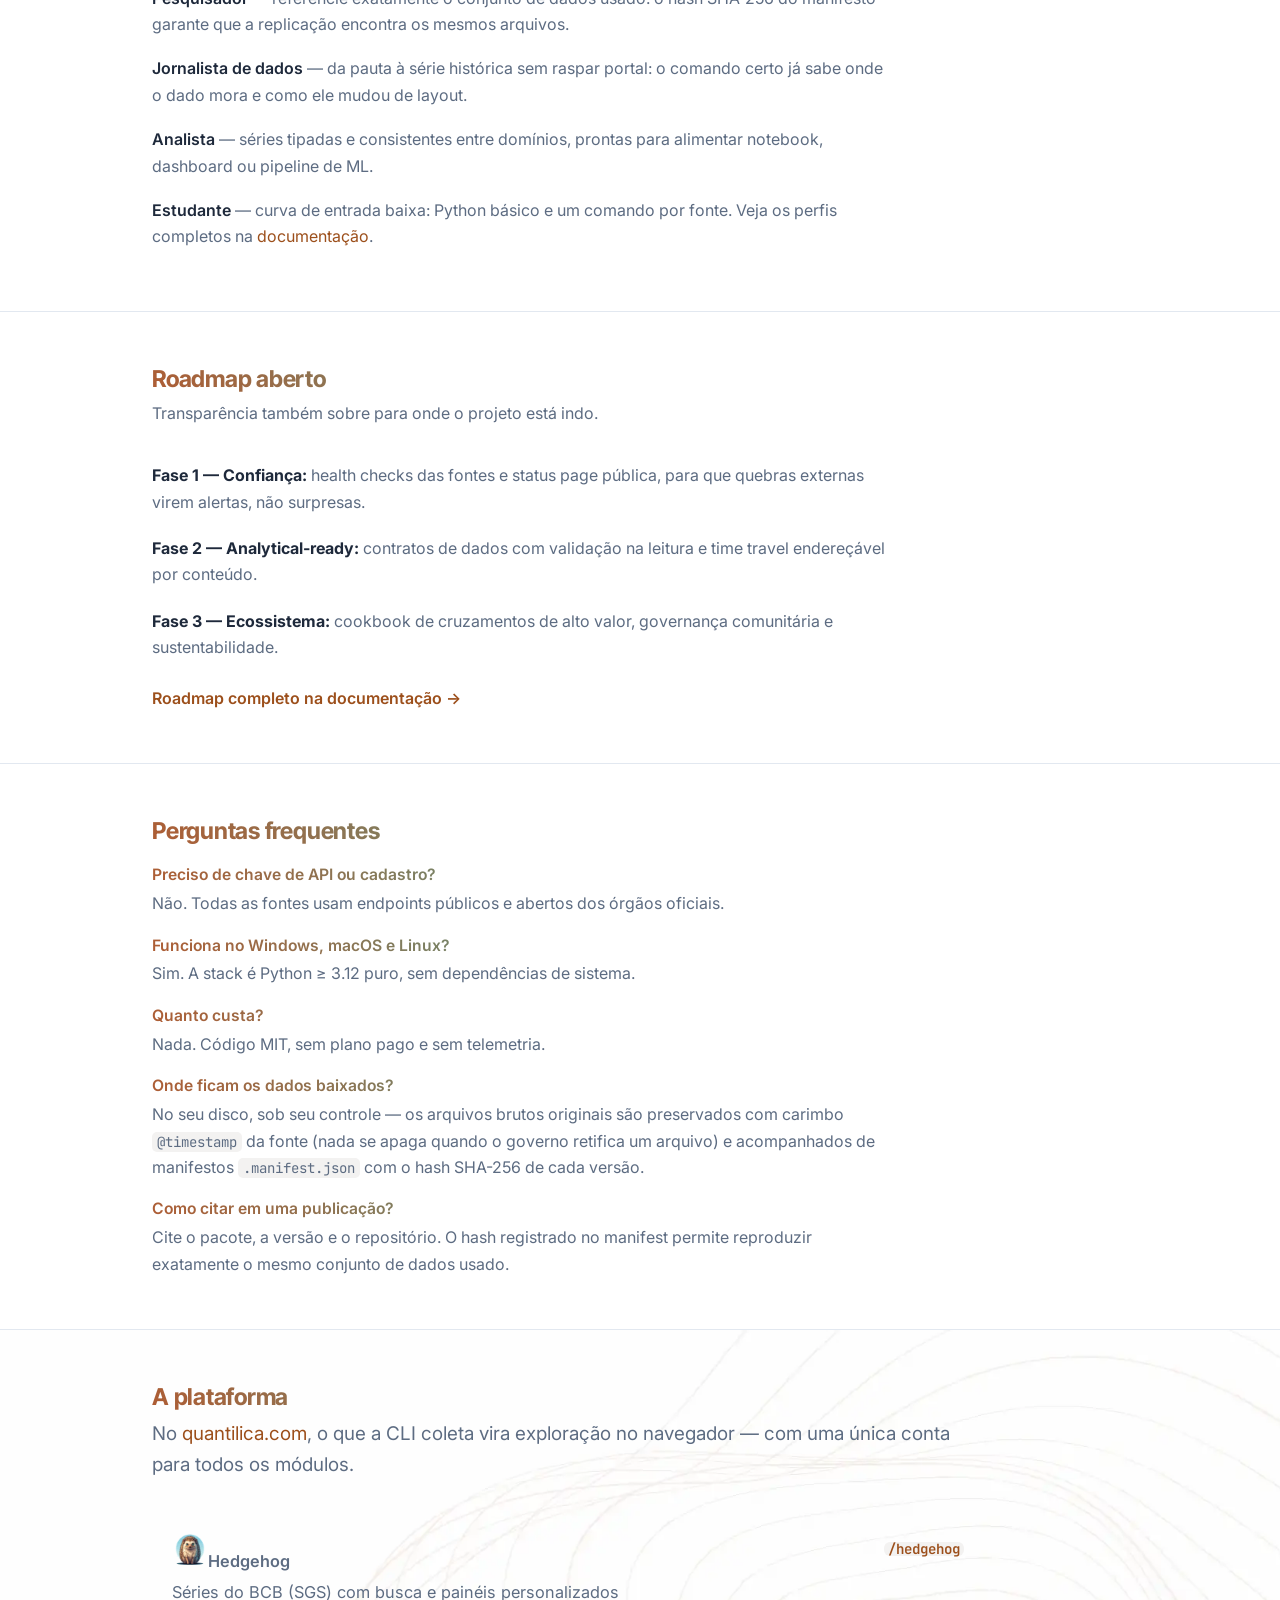
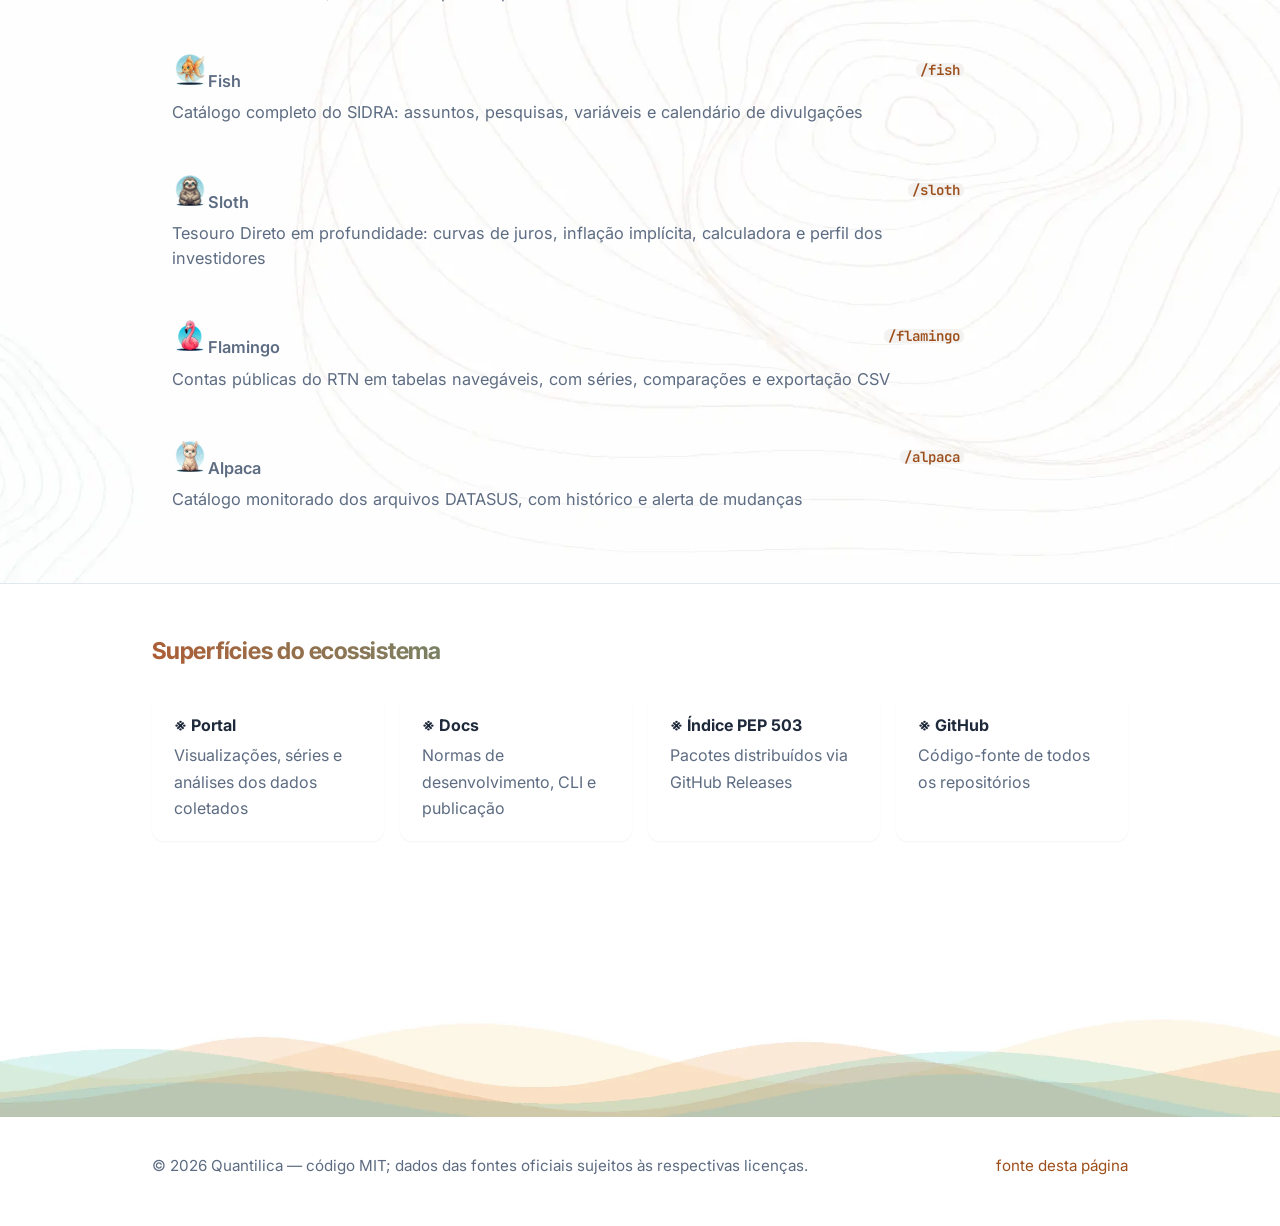
==== commit da35d6fd: "feat: cartões de fontes e feed de releases gerados do registro `scripts/gerar_cartoes.py` regera, en" ====
--- a/index.html
+++ b/index.html
@@ -496,18 +496,20 @@
       <h2>Doze fontes, um único padr&atilde;o</h2>
       <p class="lead">Mesma CLI, mesma estrutura de sa&iacute;da, mesma proveni&ecirc;ncia &mdash; troque de dom&iacute;nio sem reaprender a ferramenta.</p>
       <div class="fontes">
-        <a class="fonte" href="https://docs.quantilica.com/bcb/bcb-sgs-fetcher/"><b>Banco Central <code>bcb-sgs</code></b><span>Séries temporais do SGS</span></a>
+        <!-- registro:inicio cartoes -->
+        <a class="fonte" href="https://docs.quantilica.com/fontes/bcb/bcb-sgs-fetcher/"><b>Banco Central <code>bcb-sgs</code></b><span>Séries temporais do SGS</span></a>
         <a class="fonte" href="https://docs.quantilica.com/fontes/ibge/ibge-sidra-fetcher/"><b>IBGE SIDRA <code>ibge-sidra</code> <small>em breve na CLI</small></b><span>Macroeconomia e preços</span></a>
-        <a class="fonte" href="https://docs.quantilica.com/saude/datasus-fetcher/"><b>DATASUS <code>datasus</code></b><span>Microdados de saúde pública</span></a>
-        <a class="fonte" href="https://docs.quantilica.com/clima/inmet-fetcher/"><b>INMET <code>inmet</code></b><span>Clima por estação (BDMEP)</span></a>
-        <a class="fonte" href="https://docs.quantilica.com/comex/comex-fetcher/"><b>Comex Stat <code>comex</code></b><span>Comércio exterior</span></a>
-        <a class="fonte" href="https://docs.quantilica.com/trabalho/pdet-fetcher/"><b>MTE/PDET <code>pdet</code></b><span>Trabalho — CAGED e RAIS</span></a>
-        <a class="fonte" href="https://docs.quantilica.com/tesouro/rtn-fetcher/"><b>Tesouro Nacional <code>rtn</code></b><span>Fiscal — Registros RTN</span></a>
-        <a class="fonte" href="https://docs.quantilica.com/tesouro/tesouro-direto-fetcher/"><b>Tesouro Direto <code>td</code></b><span>Títulos públicos</span></a>
-        <a class="fonte" href="https://docs.quantilica.com/petroleo/anp-fetcher/"><b>ANP <code>anp</code></b><span>Petróleo, gás e biocombustíveis</span></a>
-        <a class="fonte" href="https://docs.quantilica.com/aviacao/anac-fetcher/"><b>ANAC <code>anac</code></b><span>Aviação civil</span></a>
-        <a class="fonte" href="https://docs.quantilica.com/educacao/inep-fetcher/"><b>INEP <code>inep</code> <small>em breve na CLI</small></b><span>Educação — ENEM e Censo Escolar</span></a>
-        <a class="fonte" href="https://docs.quantilica.com/empresas/rfb-cnpj-fetcher/"><b>Receita Federal <code>rfb-cnpj</code> <small>em breve na CLI</small></b><span>CNPJ de empresas</span></a>
+        <a class="fonte" href="https://docs.quantilica.com/fontes/saude/datasus-fetcher/"><b>DATASUS <code>datasus</code></b><span>Microdados de saúde pública</span></a>
+        <a class="fonte" href="https://docs.quantilica.com/fontes/clima/inmet-fetcher/"><b>INMET <code>inmet</code></b><span>Clima por estação (BDMEP)</span></a>
+        <a class="fonte" href="https://docs.quantilica.com/fontes/comex/comex-fetcher/"><b>Comex Stat <code>comex</code></b><span>Comércio exterior</span></a>
+        <a class="fonte" href="https://docs.quantilica.com/fontes/trabalho/pdet-fetcher/"><b>MTE/PDET <code>pdet</code></b><span>Trabalho — CAGED e RAIS</span></a>
+        <a class="fonte" href="https://docs.quantilica.com/fontes/tesouro/rtn-fetcher/"><b>Tesouro Nacional <code>rtn</code></b><span>Fiscal — Registros RTN</span></a>
+        <a class="fonte" href="https://docs.quantilica.com/fontes/tesouro/tesouro-direto-fetcher/"><b>Tesouro Direto <code>td</code></b><span>Títulos públicos</span></a>
+        <a class="fonte" href="https://docs.quantilica.com/fontes/petroleo/anp-fetcher/"><b>ANP <code>anp</code></b><span>Petróleo, gás e biocombustíveis</span></a>
+        <a class="fonte" href="https://docs.quantilica.com/fontes/aviacao/anac-fetcher/"><b>ANAC <code>anac</code></b><span>Aviação civil</span></a>
+        <a class="fonte" href="https://docs.quantilica.com/fontes/educacao/inep-fetcher/"><b>INEP <code>inep</code> <small>em breve na CLI</small></b><span>Educação — ENEM e Censo Escolar</span></a>
+        <a class="fonte" href="https://docs.quantilica.com/fontes/empresas/rfb-cnpj-fetcher/"><b>Receita Federal <code>rfb-cnpj</code> <small>em breve na CLI</small></b><span>CNPJ de empresas</span></a>
+        <!-- registro:fim cartoes -->
       </div>
       <p class="fontes-nota">&Acirc;ncoras no PyPI: <code>quantilica-cli</code> e <code>quantilica-core</code> (<code>pip install</code>). Tamb&eacute;m no &iacute;ndice pr&oacute;prio: <code>quantilica-analytics</code>. Em breve: <code>quantilica-catalog</code>.</p>
     </div>
